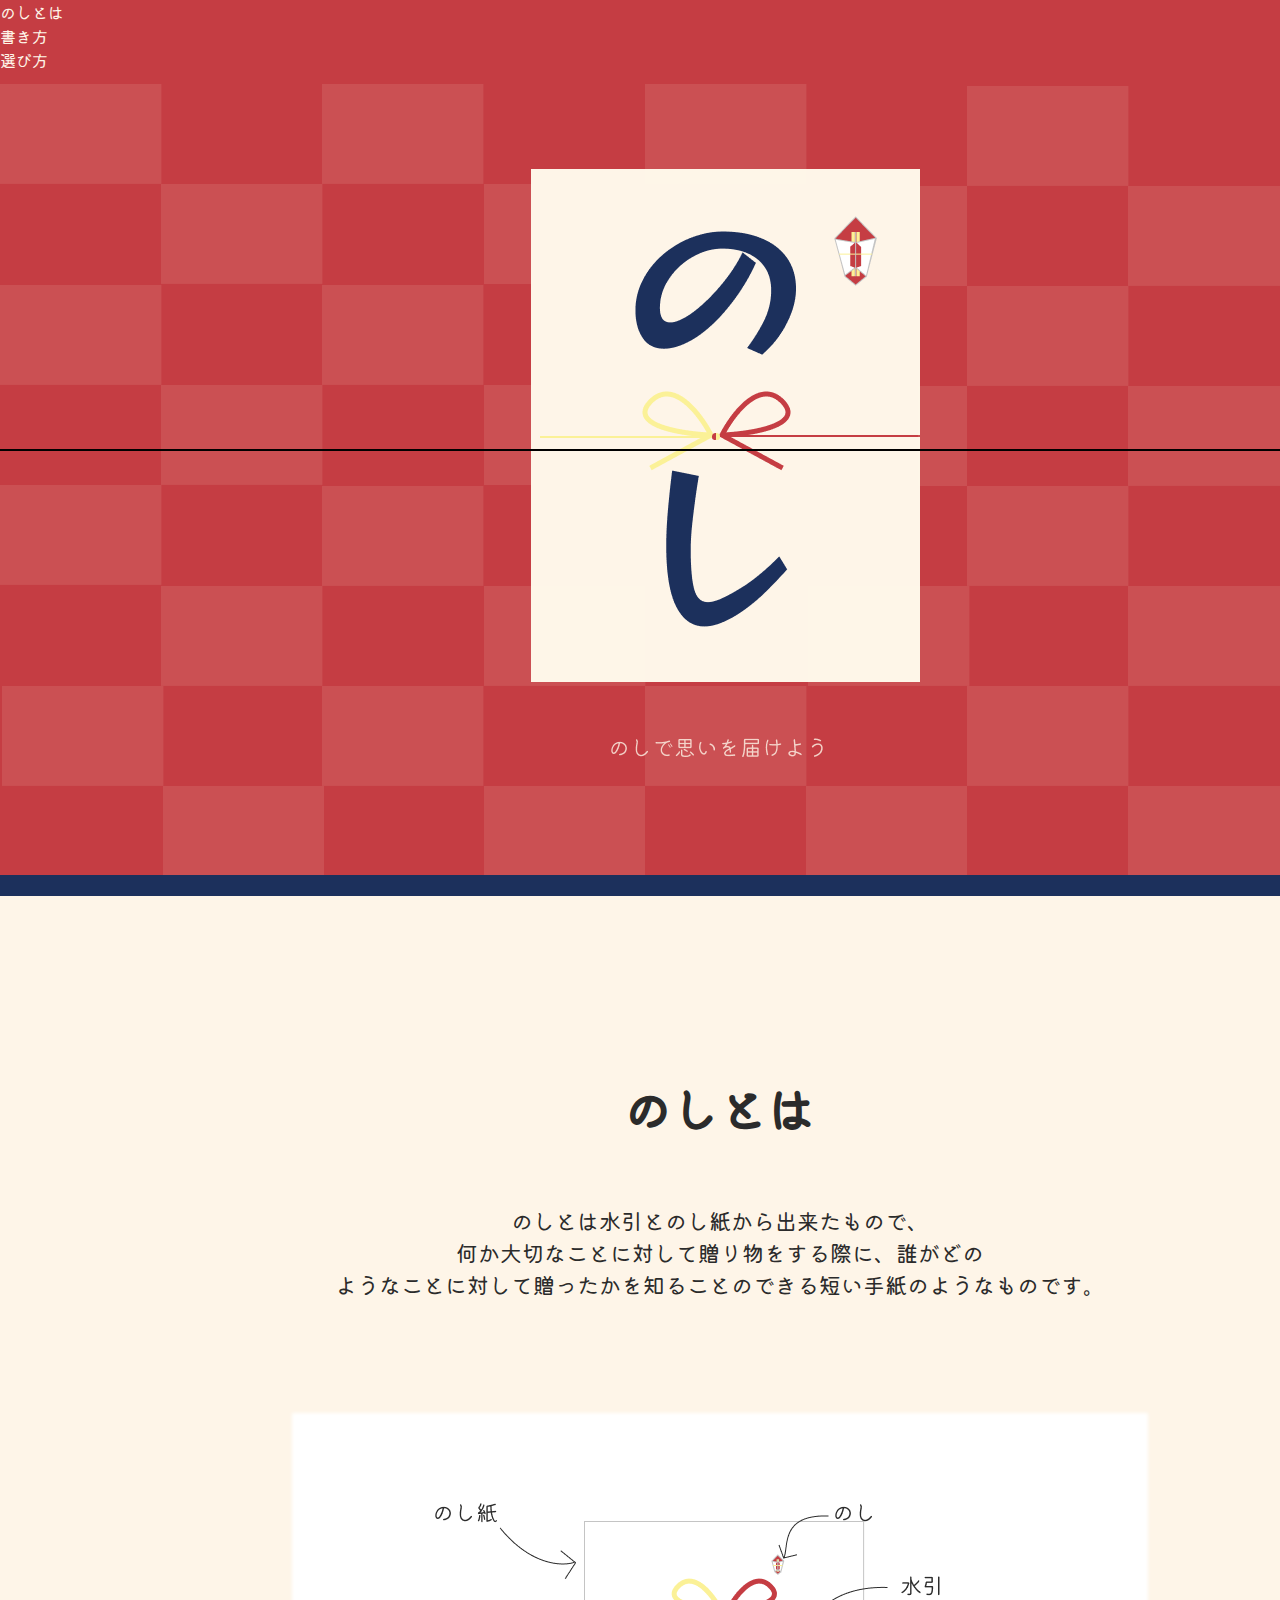
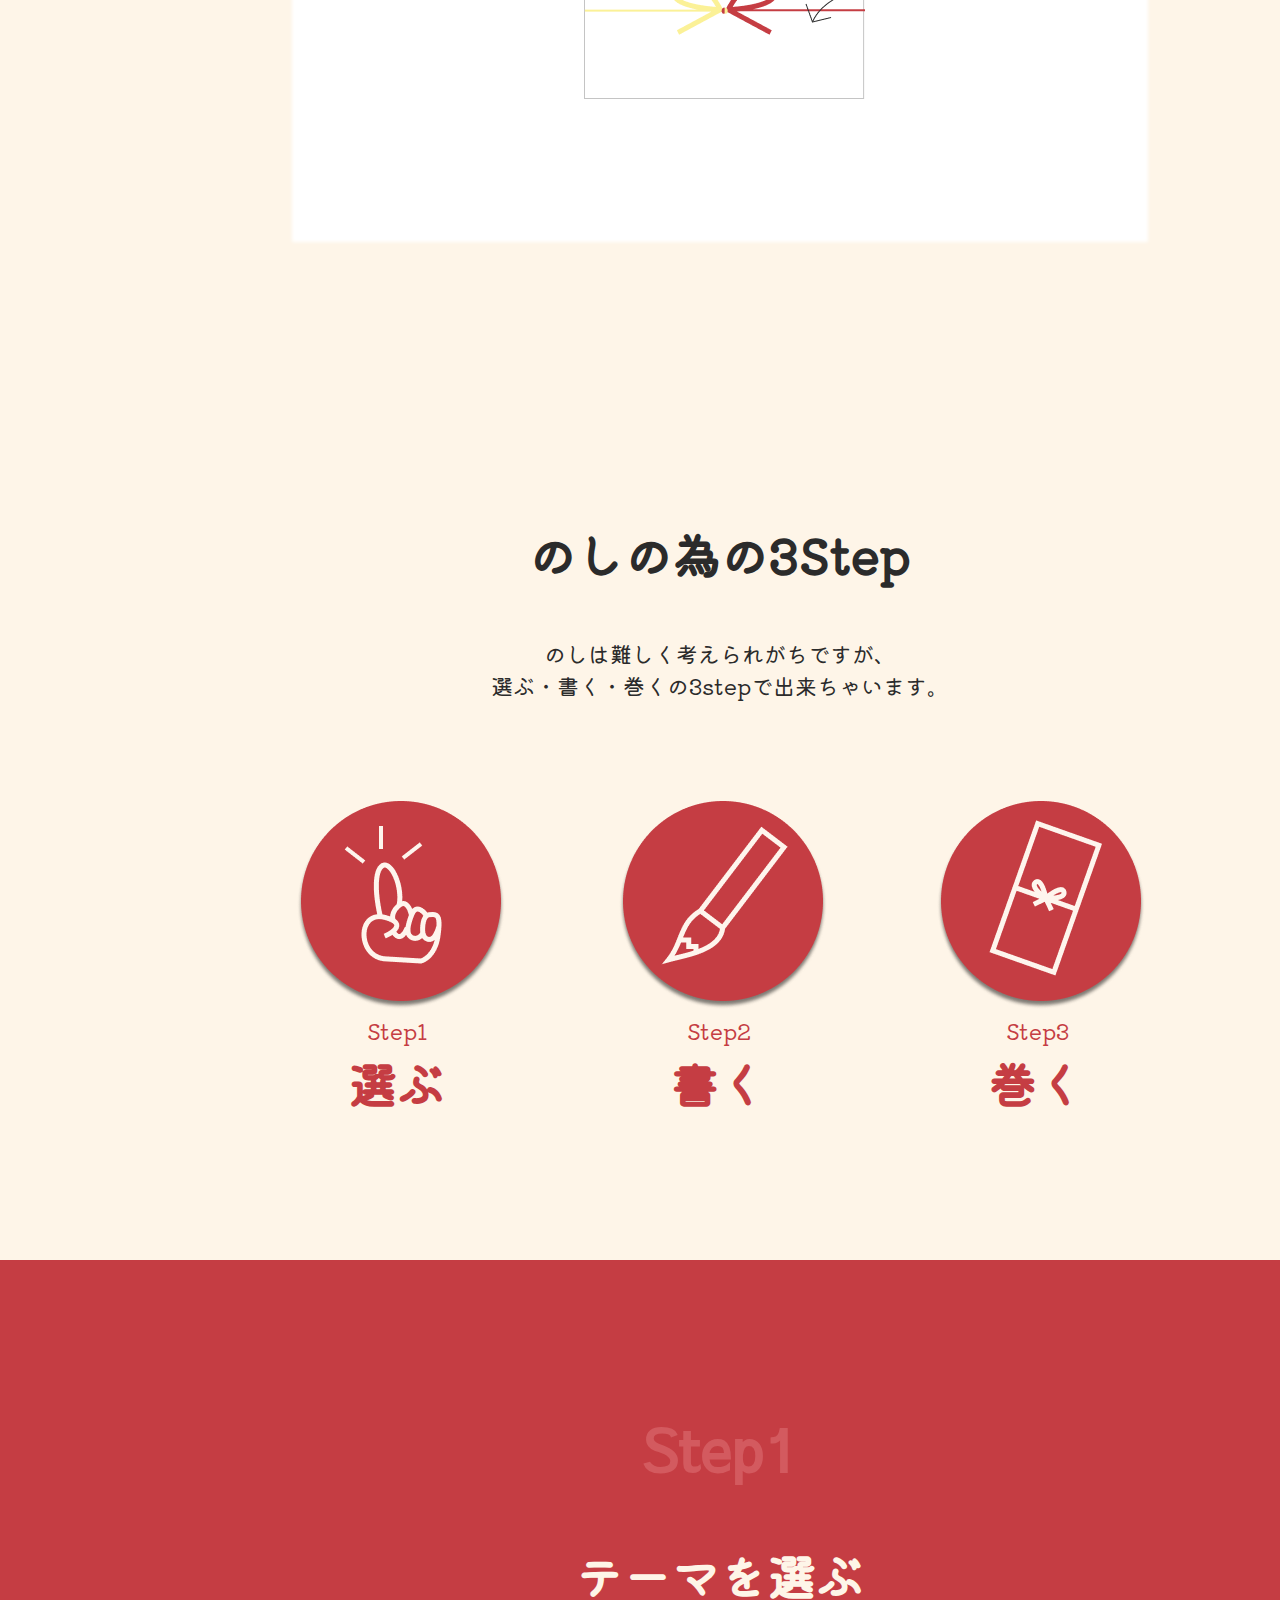
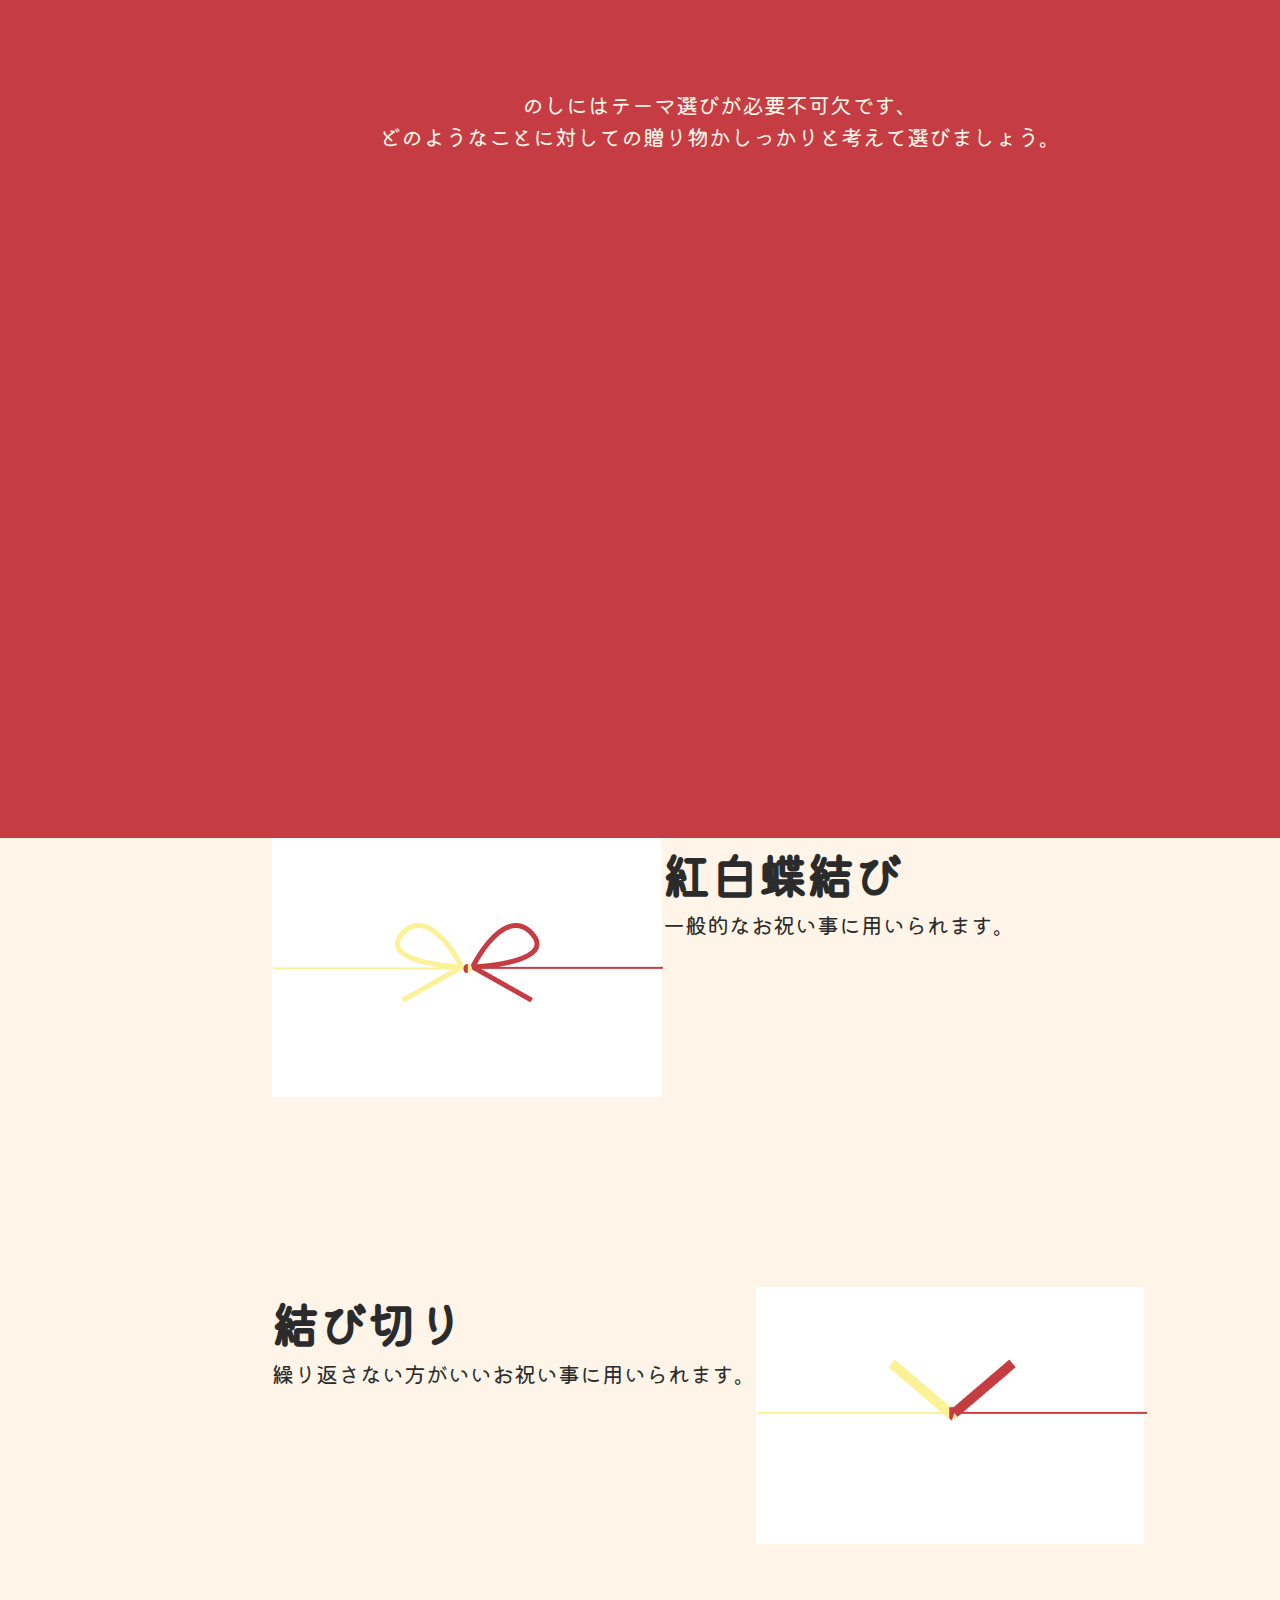
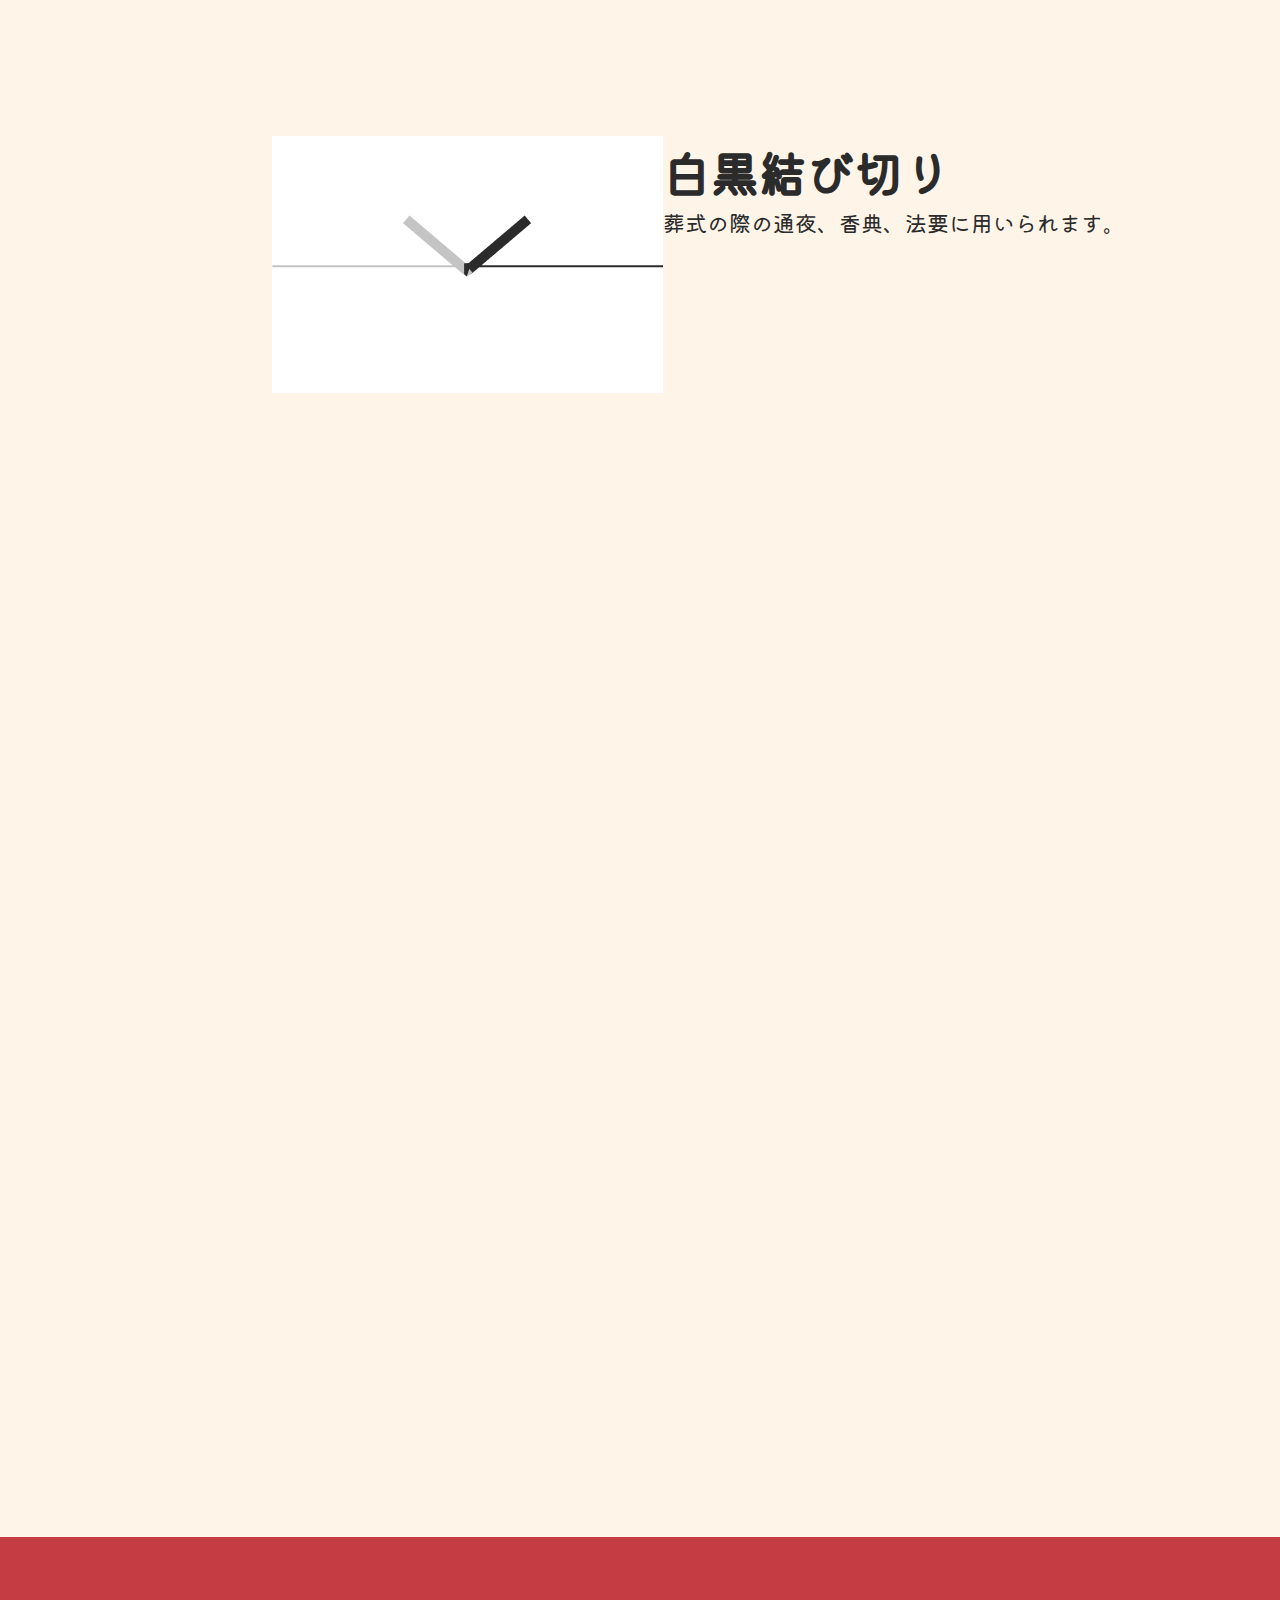
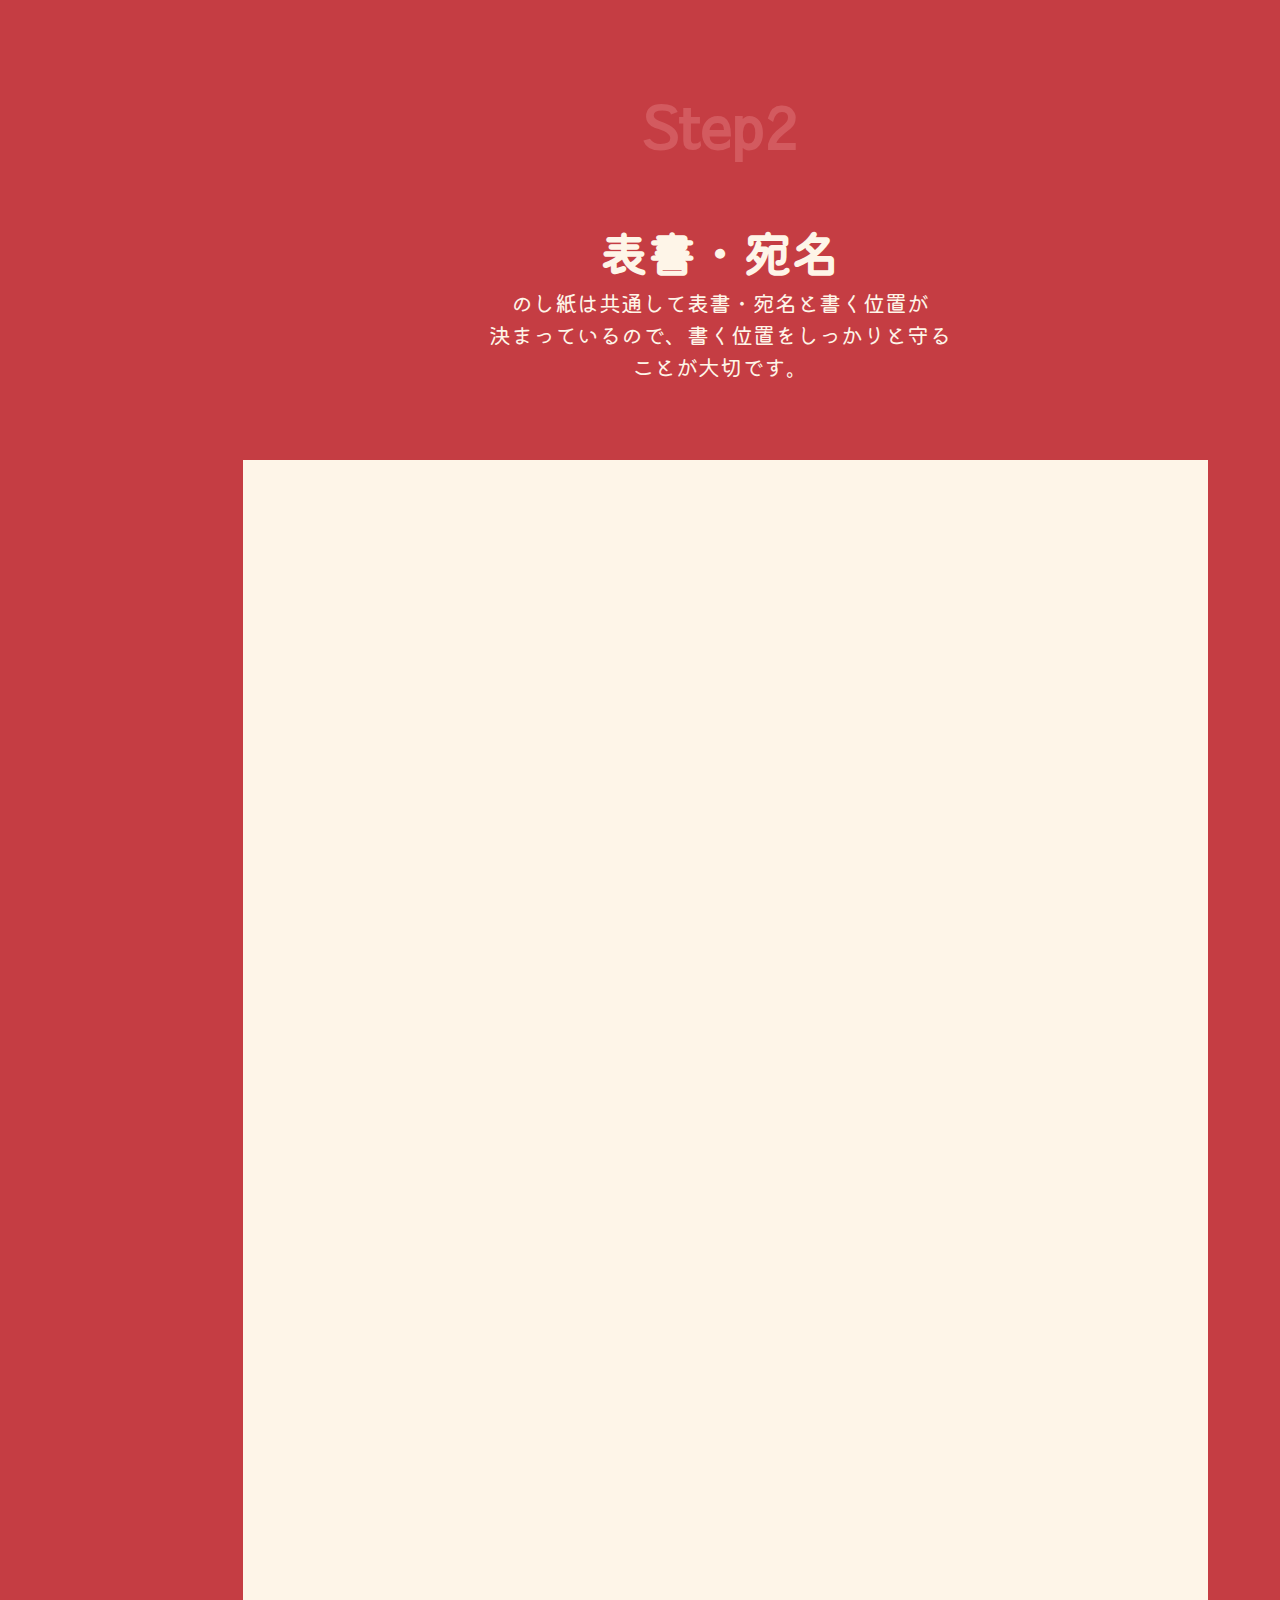
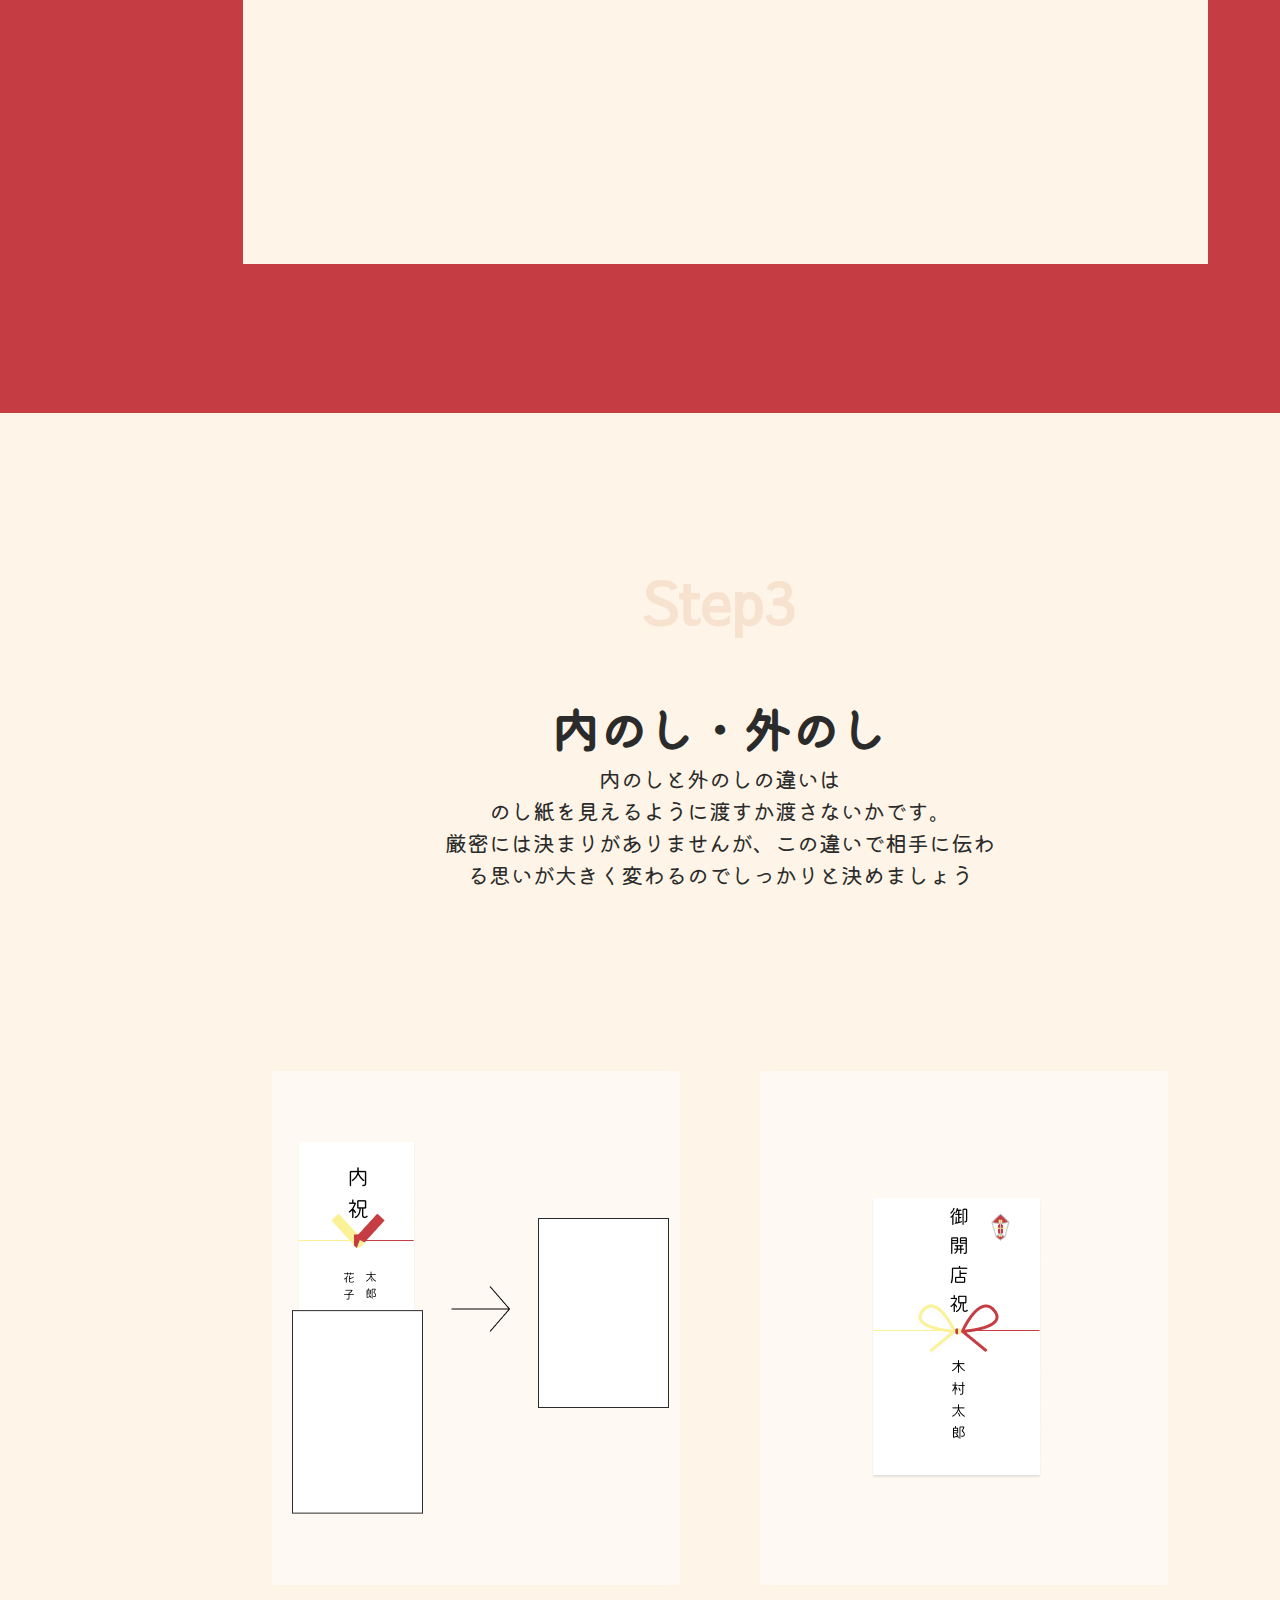
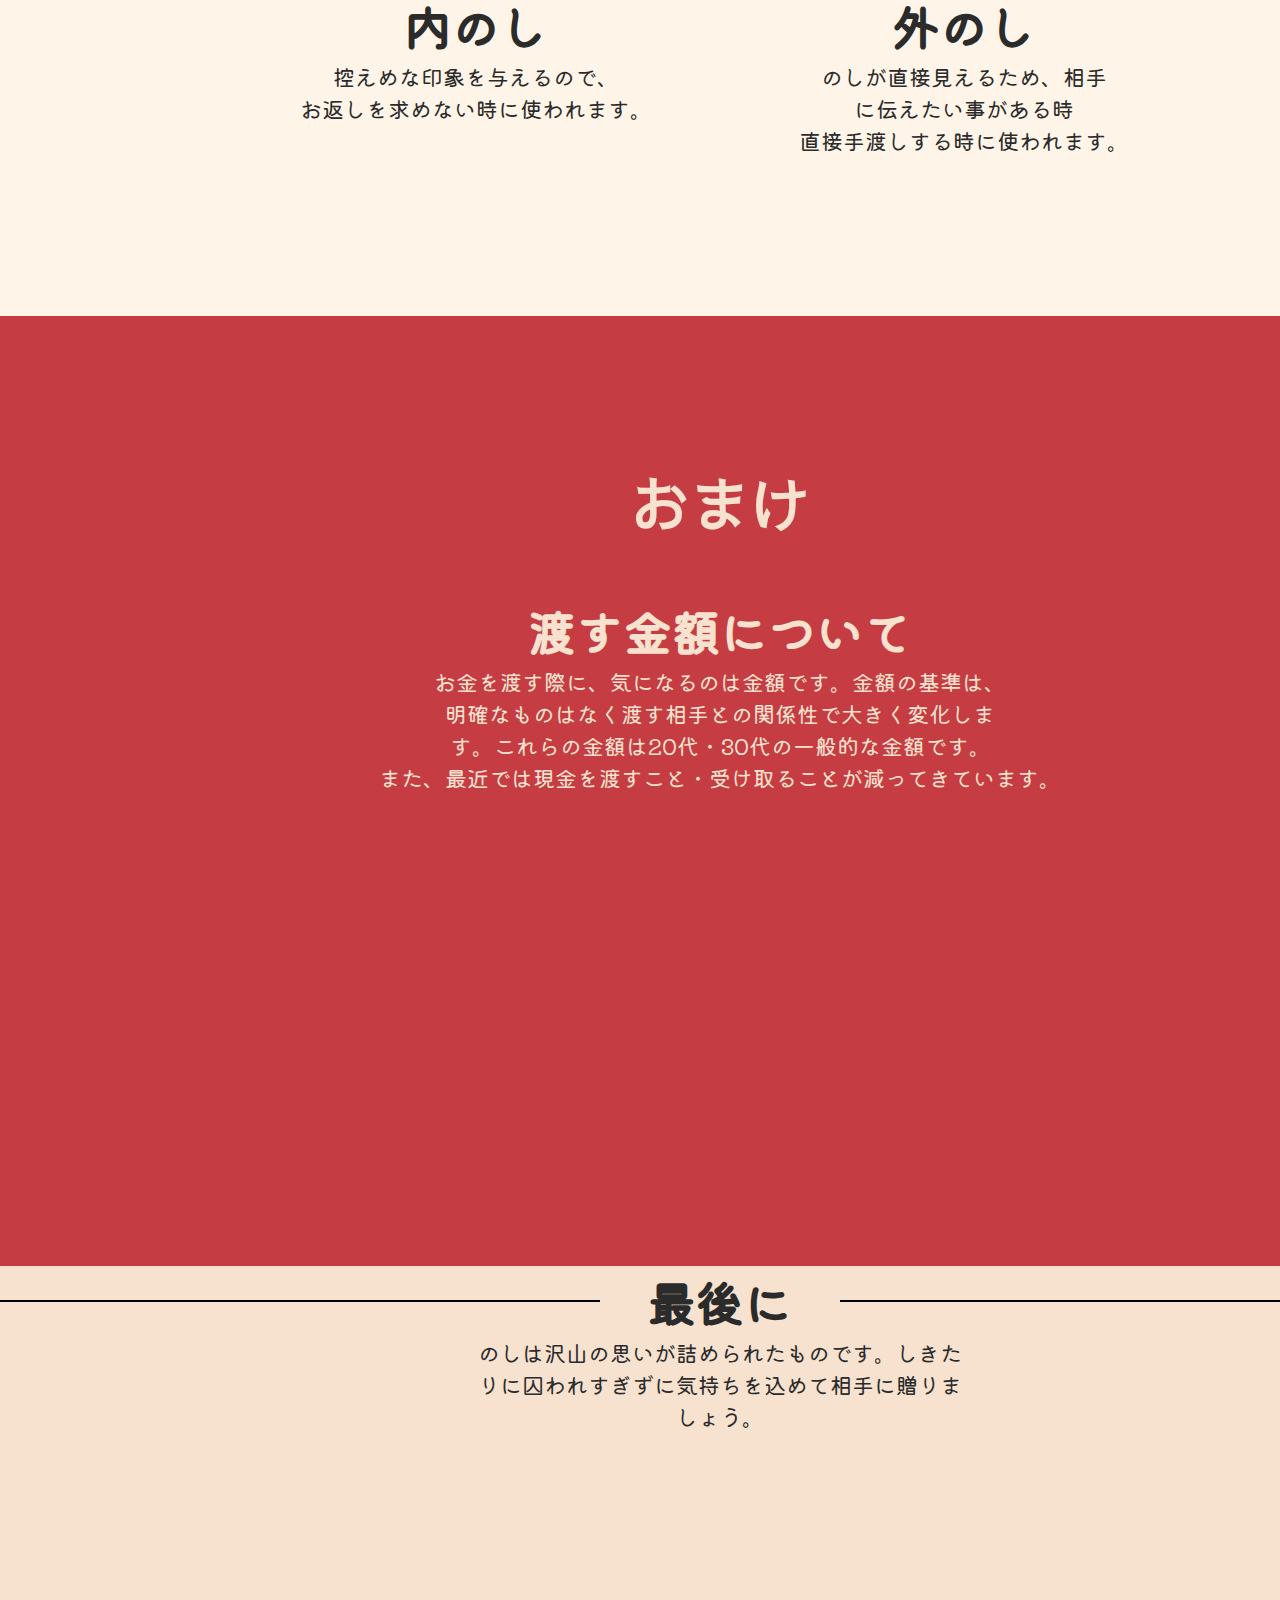
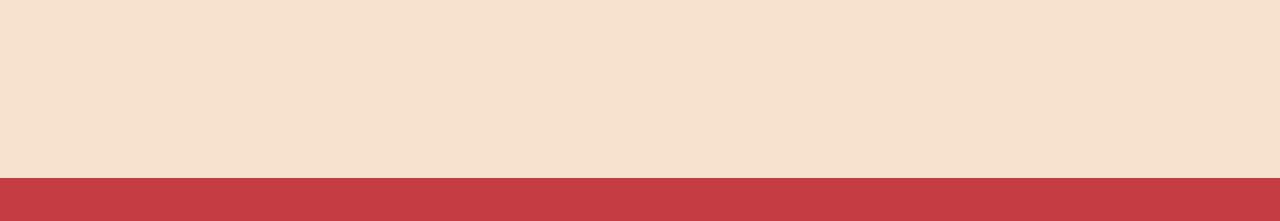
==== index.html @ 19f7bcff "新しい企画" ====
<!DOCTYPE html>
<html lang="ja">
<head>
  <meta charset="UTF-8">
  <meta http-equiv="X-UA-Compatible" content="IE=edge">
  <meta name="viewport" content="width=device-width, initial-scale=1.0">
  <link rel="stylesheet" href="style.css">
  <link rel="preconnect" href="https://fonts.gstatic.com">
<link href="https://fonts.googleapis.com/css2?family=Kiwi+Maru:wght@300&display=swap" rel="stylesheet">
<link rel="preconnect" href="https://fonts.gstatic.com">
<link href="https://fonts.googleapis.com/css2?family=Kiwi+Maru:wght@300&family=RocknRoll+One&display=swap" rel="stylesheet">
<link rel="preconnect" href="https://fonts.gstatic.com">
<link href="https://fonts.googleapis.com/css2?family=Sawarabi+Gothic&display=swap" rel="stylesheet">
  <title>のし</title>
</head>
<body>
  <header>
<ul>
  <li>のしとは</li>
  <li>書き方</li>
  <li>選び方</li>
  <li>包装の仕方</li>
</ul>
  </header>
  <div class="firstview">
    <img src="image/firstviwe.png" alt="">
</div>

  <div class="about">
    <h3>のしとは</h3>
    <p>のしとは水引とのし紙から出来たもので、<br>何か大切なことに対して贈り物をする際に、誰がどの<br>ようなことに対して贈ったかを知ることのできる短い手紙のようなものです。</p>
    <img src="image/about.png" alt="">

  </div>

  <div class="step">
    <h3>のしの為の3Step</h3>
    <p>のしは難しく考えられがちですが、<br>選ぶ・書く・巻くの3stepで出来ちゃいます。</p>
    <div class="select">
      <img src="image/select.png" alt="">
      <p>Step1</p>
      <h3>選ぶ</h3>
    </div>
    <div class="write">
      <img src="image/write.png" alt="">
      <p>Step2</p>
      <h3>書く</h3>
    </div>
    <div class="wrap">
      <img src="image/wrap.png" alt="">
      <p>Step3</p>
      <h3>巻く</h3>
    </div>
  </div>

<div class="step1">
  <h2 class="number">Step1</h2>
  <h3>テーマを選ぶ</h3>
  <p>のしにはテーマ選びが必要不可欠です、<br>どのようなことに対しての贈り物かしっかりと考えて選びましょう。</p>

</div>

<div class="theme">

  <div class="theme_1">
    <div class="left"><img src="image/theme1.png" alt=""></div>
    <div class="right">
<h3>紅白蝶結び</h3>
<p>一般的なお祝い事に用いられます。</p>
<h4></h4>
</div>
  </div>

  <div class="theme_1">
    <div class="left">
      <h3>結び切り</h3>
    <p>繰り返さない方がいいお祝い事に用いられます。</p>
    <h4></h4>
    </div>
    <div  class="right">
      <img src="image/theme2.png" alt="">
    </div>
  
  </div>

  <div class="theme_1">
    <div class="left">
      <img src="image/theme3.png" alt="">
    </div>
    <div class="right">
    <h3>白黒結び切り</h3>
    <p>葬式の際の通夜、香典、法要に用いられます。</p>
  </div>
  </div>

</div>

<div class="step2">
  <h2 class="number">Step2</h2>
  <h3>表書・宛名</h3>
  <p>のし紙は共通して表書・宛名と書く位置が<br>決まっているので、書く位置をしっかりと守る<br>ことが大切です。
  </p>
  <div class="position">
<h4>表書・宛名の位置</h4>

  </div>

</div>

<div class="step3">
  <h2 class="number">Step3</h2>
  <h3>内のし・外のし</h3>
  <p>内のしと外のしの違いは<br>のし紙を見えるように渡すか渡さないかです。<br>厳密には決まりがありませんが、この違いで相手に伝わ<br>る思いが大きく変わるのでしっかりと決めましょう</p>
<div class="inside">
  <img src="image/in.png" alt="">
  <h3>内のし</h3>
  <p>控えめな印象を与えるので、<br>お返しを求めない時に使われます。</p>
</div>
<div class="outside">
  <img src="image/out.png" alt="">
  <h3>外のし</h3>
    <p>のしが直接見えるため、相手<br>に伝えたい事がある時<br>直接手渡しする時に使われます。</p>
</div>
</div>

<div class="bonus">
  <h2 class="number">おまけ</h2>
  <h3>渡す金額について</h3>
  <p>お金を渡す際に、気になるのは金額です。金額の基準は、<br>明確なものはなく渡す相手との関係性で大きく変化しま<br>す。これらの金額は20代・30代の一般的な金額です。<br>また、最近では現金を渡すこと・受け取ることが減ってきています。</p>

</div>

<div class="final">
  <h3><span>最後に</span></h3>
  <p>のしは沢山の思いが詰められたものです。しきた<br>りに囚われすぎずに気持ちを込めて相手に贈りま<br>しょう。</p>

</div>

<footer></footer>
</body>
</html>
---- style.css ----
*{
  margin: 0;
  padding:0;
}
title{
  font-family: 'RocknRoll One', sans-serif;
}



body{
  font-family: 'Kiwi Maru', serif;
  width: 1440px;
  color: #2b2b2b;
  margin-right: auto;
  margin-left: auto;
}

header{
  height: 76px;
  width: 1440px;
  color:#FEF5E8;
  background-color: #C53D43;
}


.firstview{
  height: 820px;
}
h2{
  font-size: 60px;
}

h3{
  font-size: 48px;
}

p{
  font-size: 22px;
}

.about{
text-align: center;
height: 1073px;
background-color: #FEF5E8;
}

.about h3{
  padding: 176px 0px 62px 0px;

}
.about img{
  padding-top: 109px;
}

.step{
  background-color: #FEF5E8;
  height: 891px;

}

.step h3{
  padding: 149px 0px 49px 0px ;
  text-align: center;
}

.step p{
  text-align: center;
}

.select{
  width: 200px;
  height: 324px;
  float: left;
  margin: 100px 122px 134px 297px;
  color: #C53D43;
}

.select h3{
  padding-top: 1px;
}

.write{
  width: 200px;
  height: 324px;
  float: left;
  margin: 100px 118px 134px 0px;
  color: #C53D43;
}
.write h3{
  padding-top: 1px;
}
.wrap{
  width: 200px;
  height: 324px;
  float: left;
  margin: 100px 303px 134px 0px;
  color: #C53D43;
}
.wrap h3{
  padding-top: 1px;
}

.step1{
  height: 1178px;
  background-color: #C53D43;
  color: #FEF5E8;
  text-align: center;
}
.step1 h2{
  color: #D35A5F;
}

.step1 h3{
  padding-bottom: 79px;
}

.theme{
  height: 2299px;
  overflow: hidden;
 background-color: #FEF5E8; 
}

.theme_1{
  width: 892px;
  height: 449px;
  margin: 0px 276px 0px 272px ;
}

.left{
  float: left;
}
.right{
  float: left;
}
.step2{
  background-color: #C53D43;
 color: #FEF5E8; 
 height: 2076px;
 text-align: center;

}

.step2 h2{
  color: #D35A5f;
}

.position{
  background-color: #FEF5E8;
  width: 965px;
  height: 1404px;
  margin: 78px 243px 68px 243px;
}

.step3{
  height: 1503px;
  background-color: #FEF5E8; 
  text-align: center;
  overflow: auto;
}

.inside{
  width: 408px;
  height: 700px;
  float: left;
  margin: 181px 80px 143px 272px;
}

.outside{
  width: 408px;
  height: 706px;
  float: left;
  margin: 181px 272px 137px 0px;
}

.number{
  padding: 143px 0 48px 0px;
  font-family: 'Sawarabi Gothic', sans-serif;

}
.step3 h2{
  color: #F6E2CF;
}

.bonus{
  height: 950px;
   color: #F6E2CF;
 text-align: center;
  background-color: #C53D43;
}

.final{
  text-align: center;
  height: 512px;
  background-color: #F6E2CF;
}

.final h3{
 position: relative;
 padding: 0 65px;
}

h3:before {
  position: absolute;
  top: calc(50% - 1px);
  left: 0;
  width: 100%;
  height: 2px;
  content: '';
  background: #000;
}

h3 span {
  position: relative;
  padding: 0 1em;
  background: #F6E2CF;
}


footer{
  height: 43px;
  background-color: #c53d43;
}
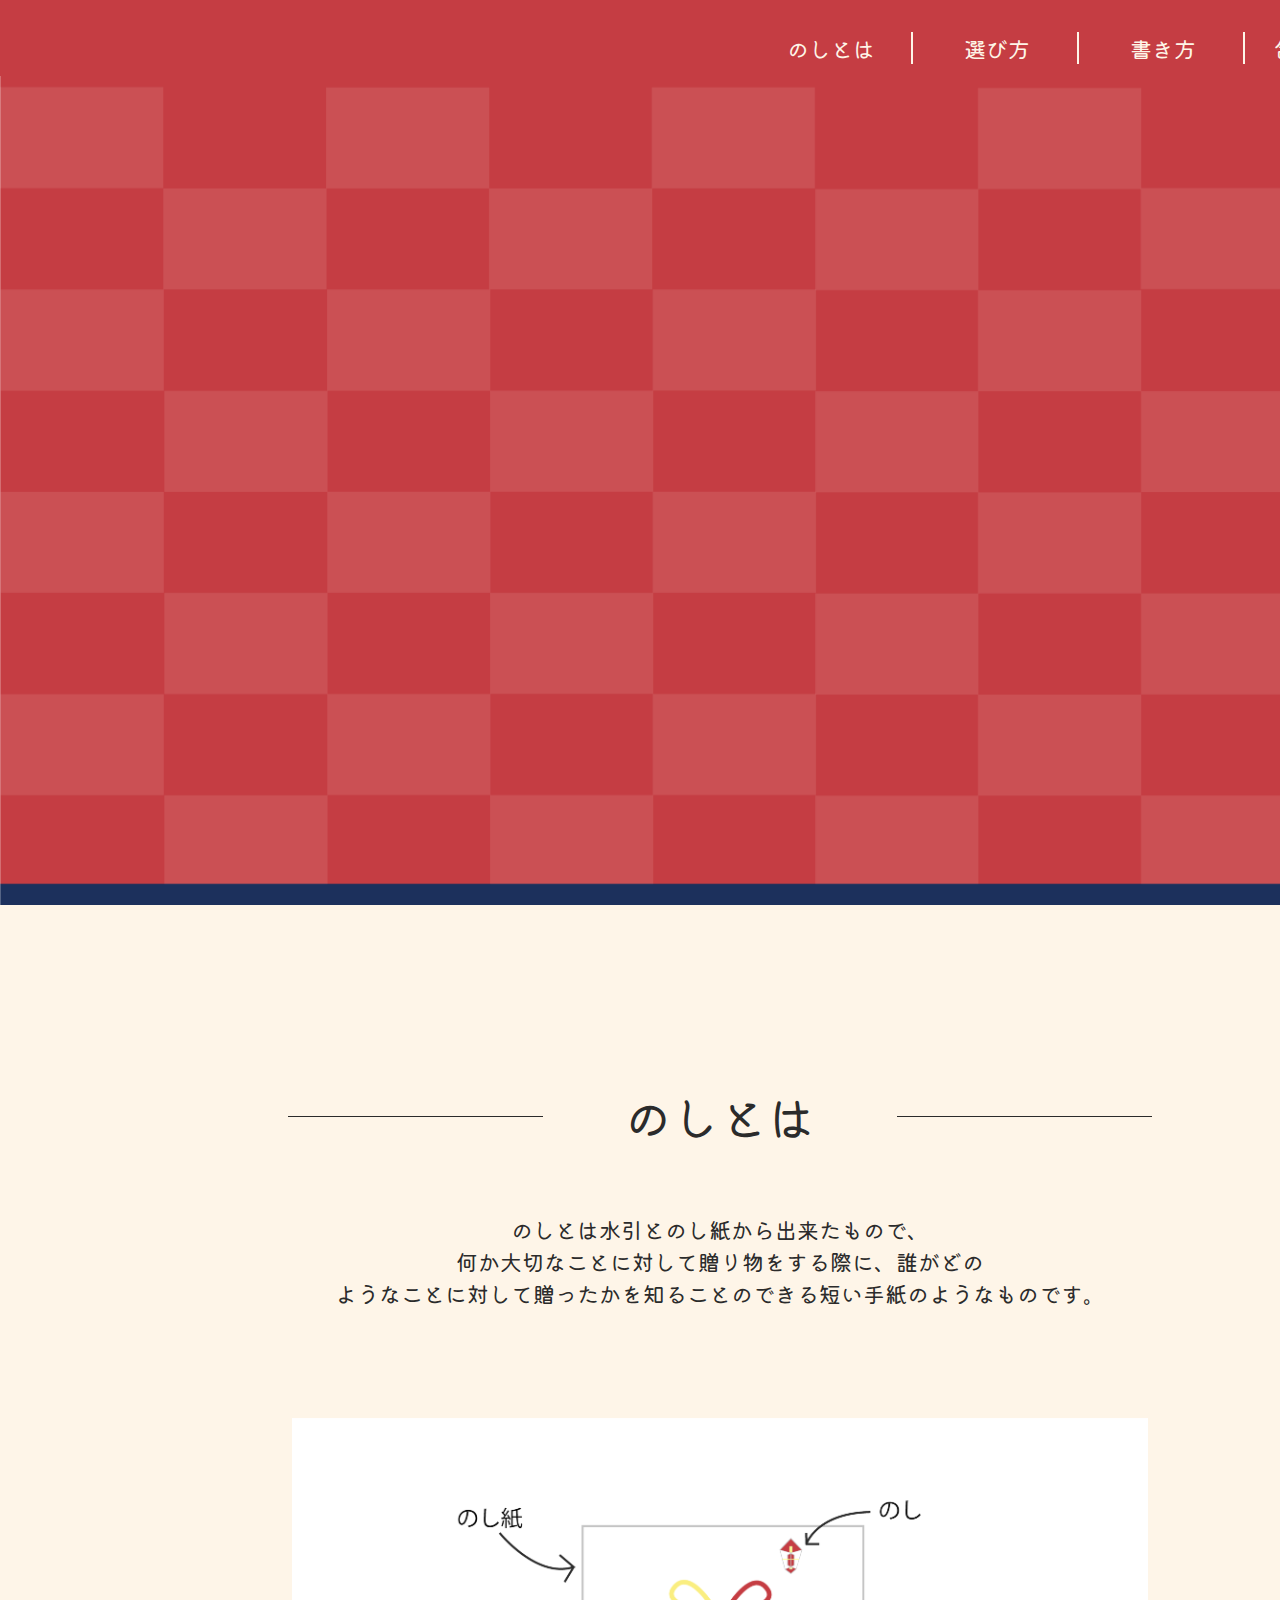
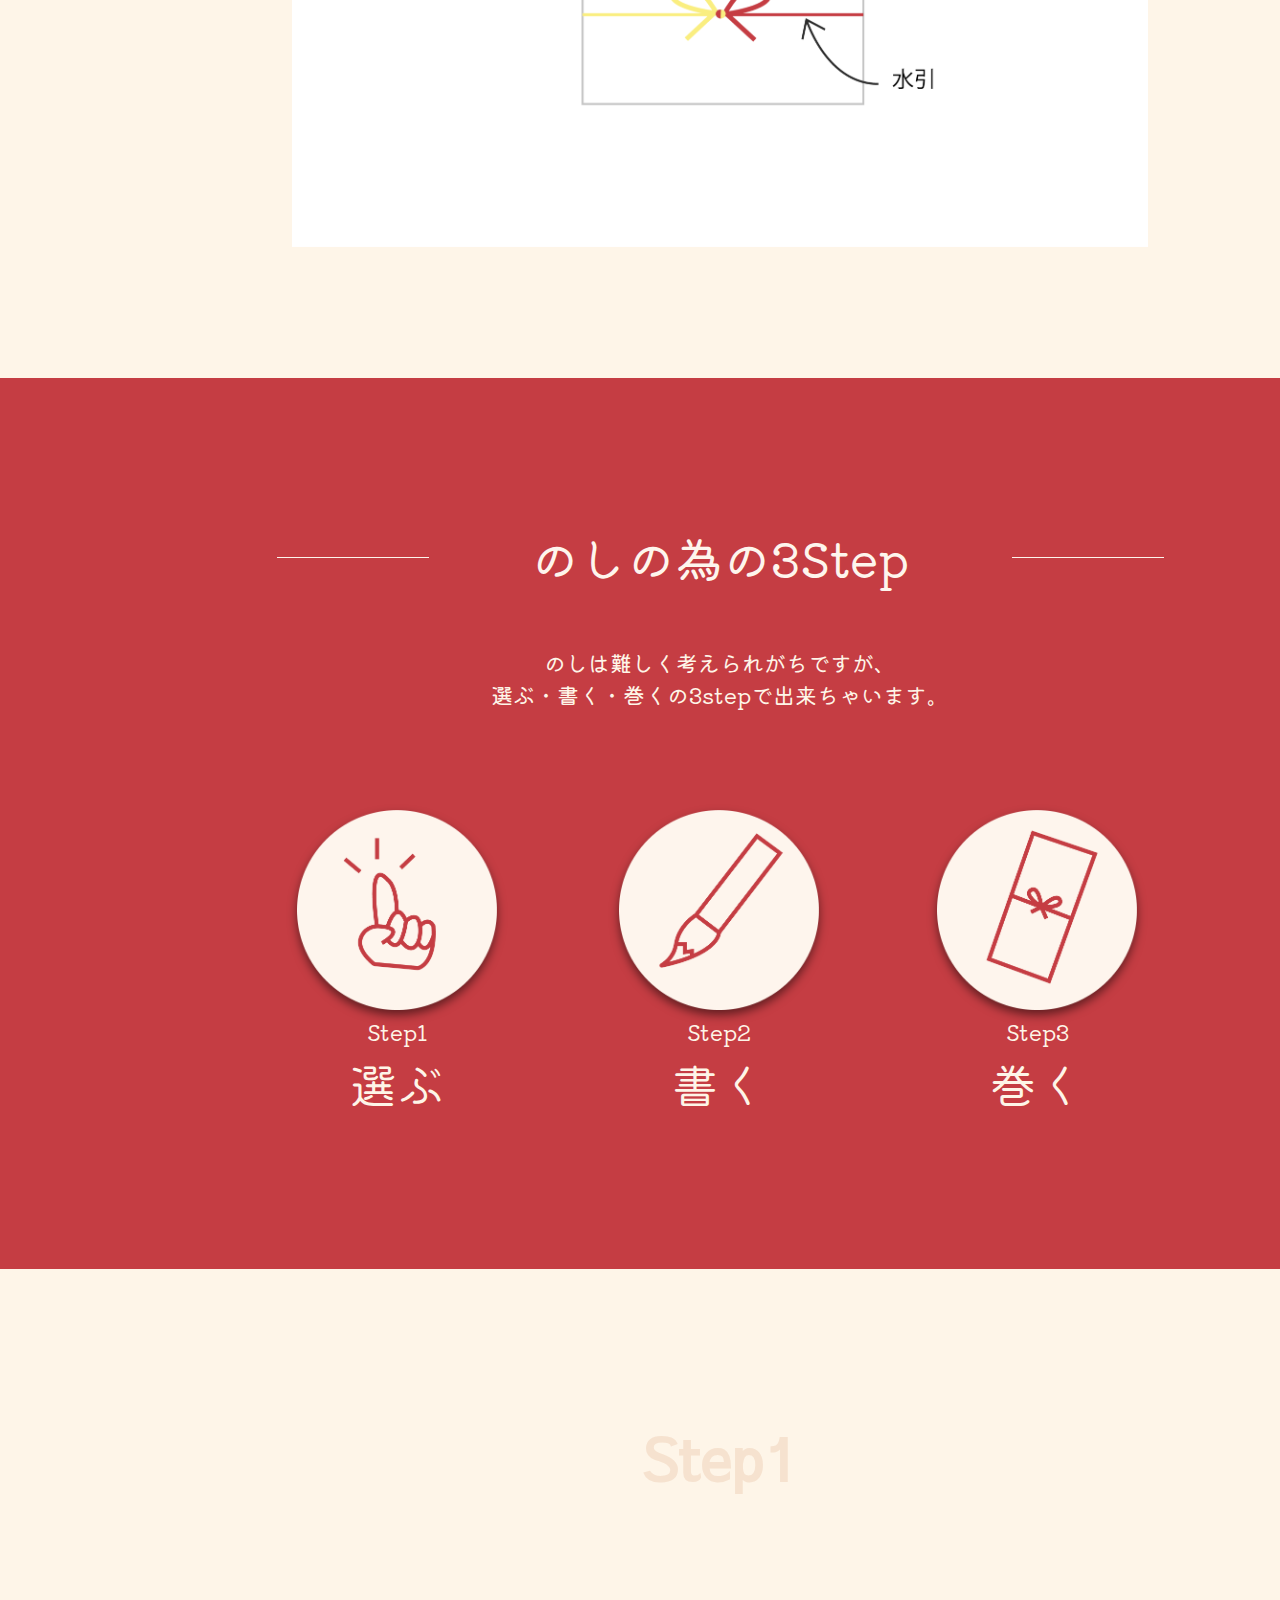
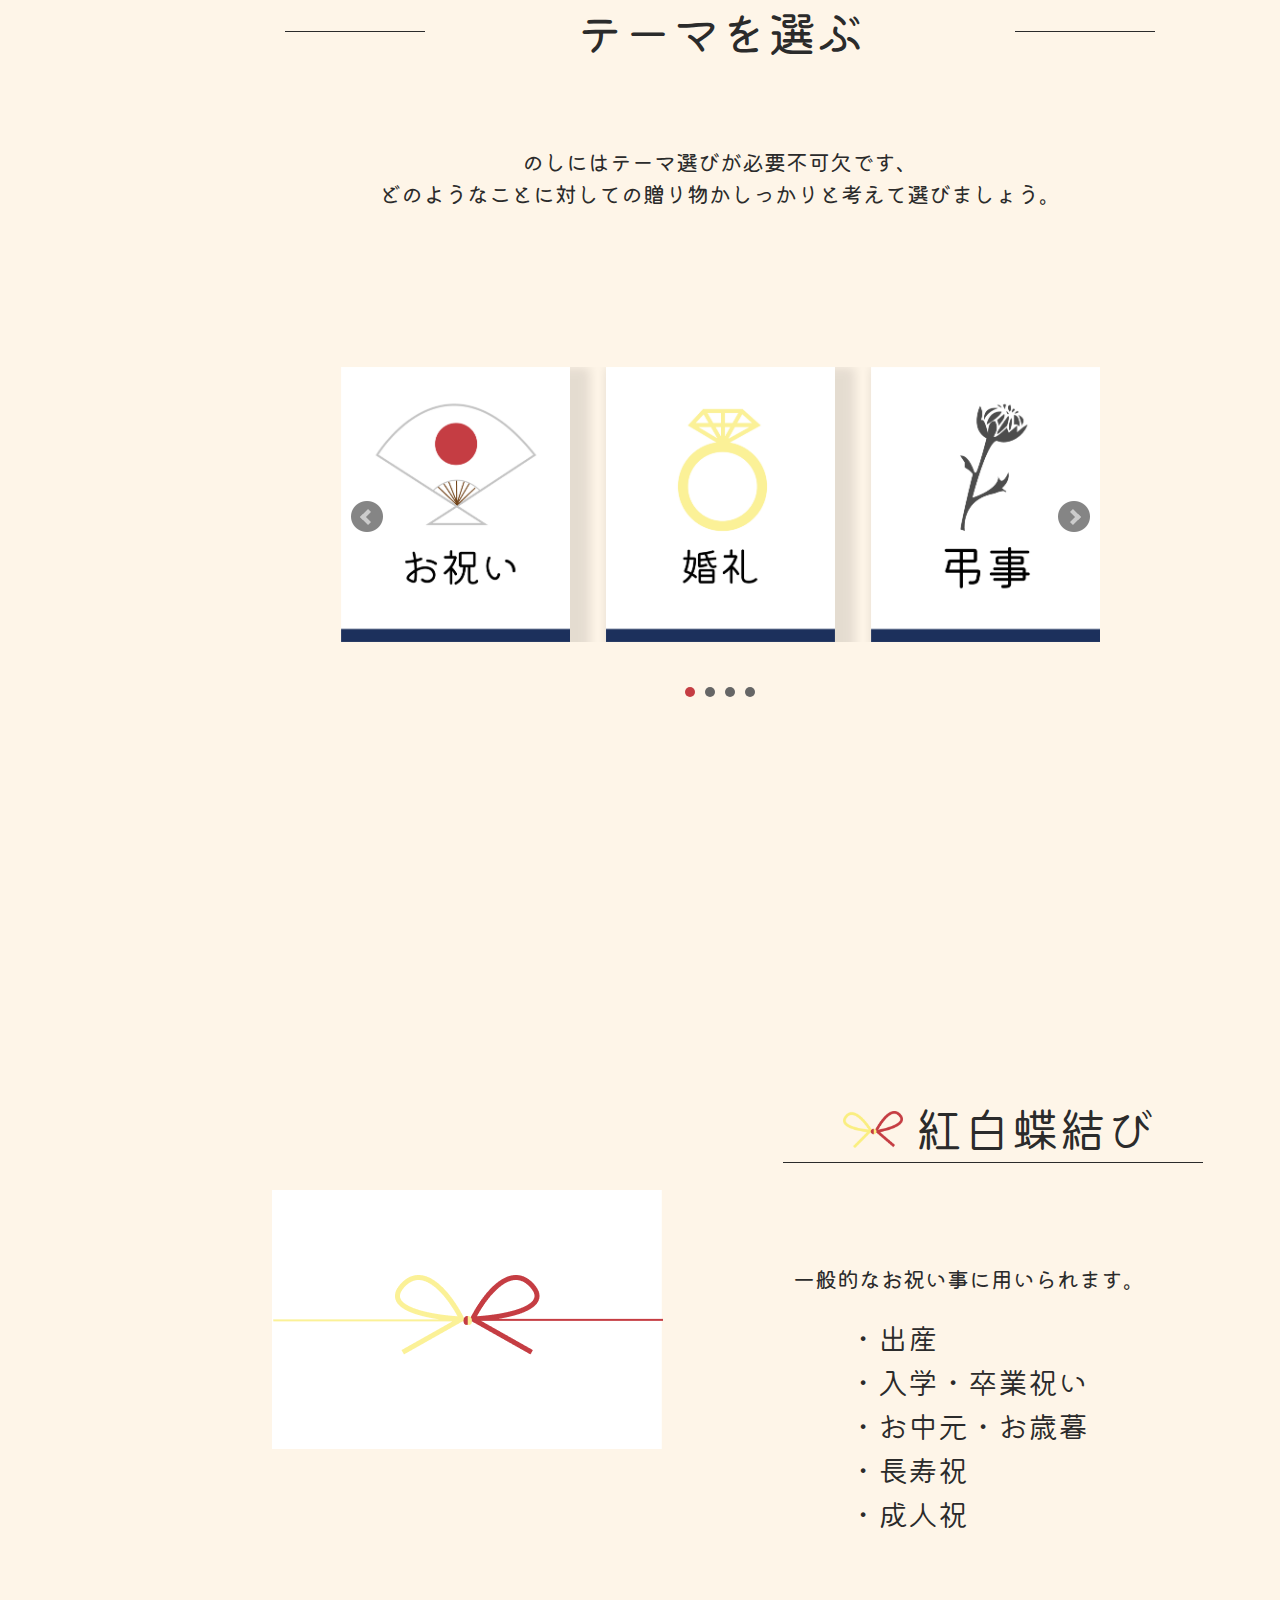
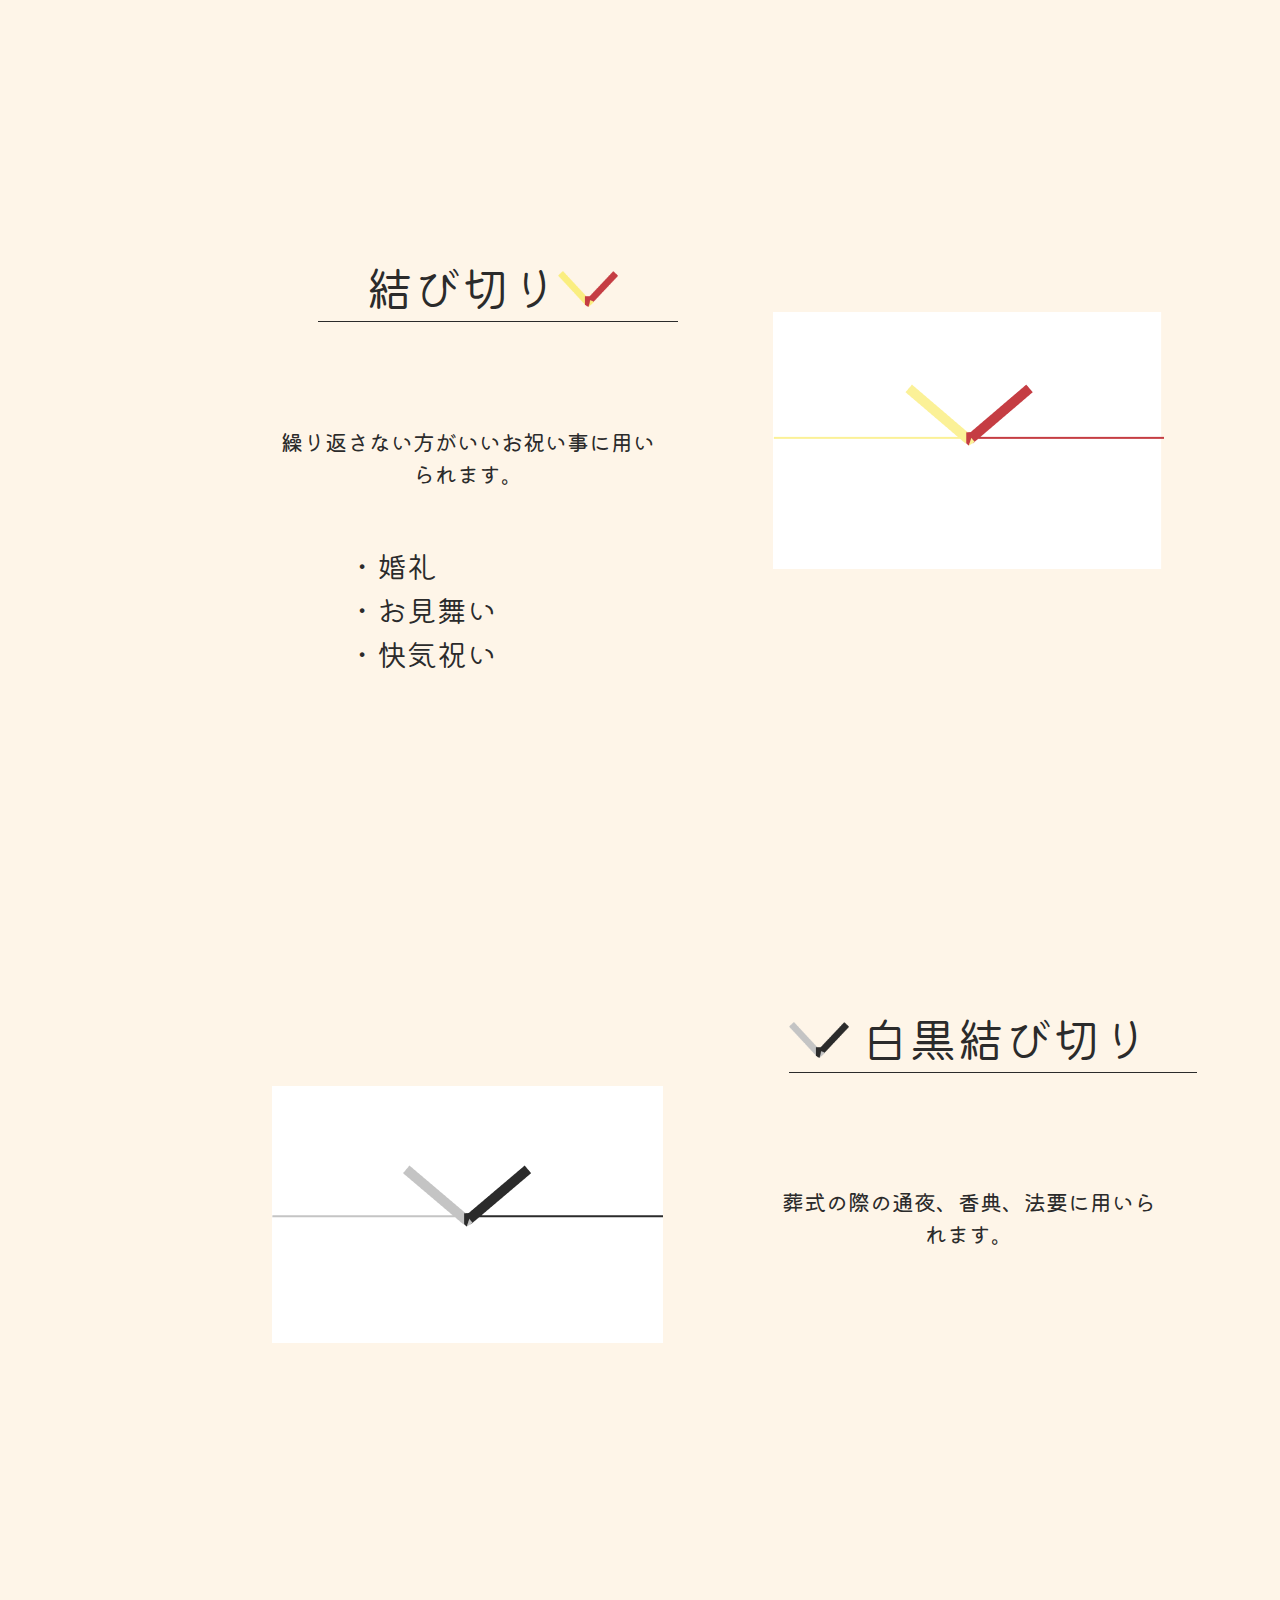
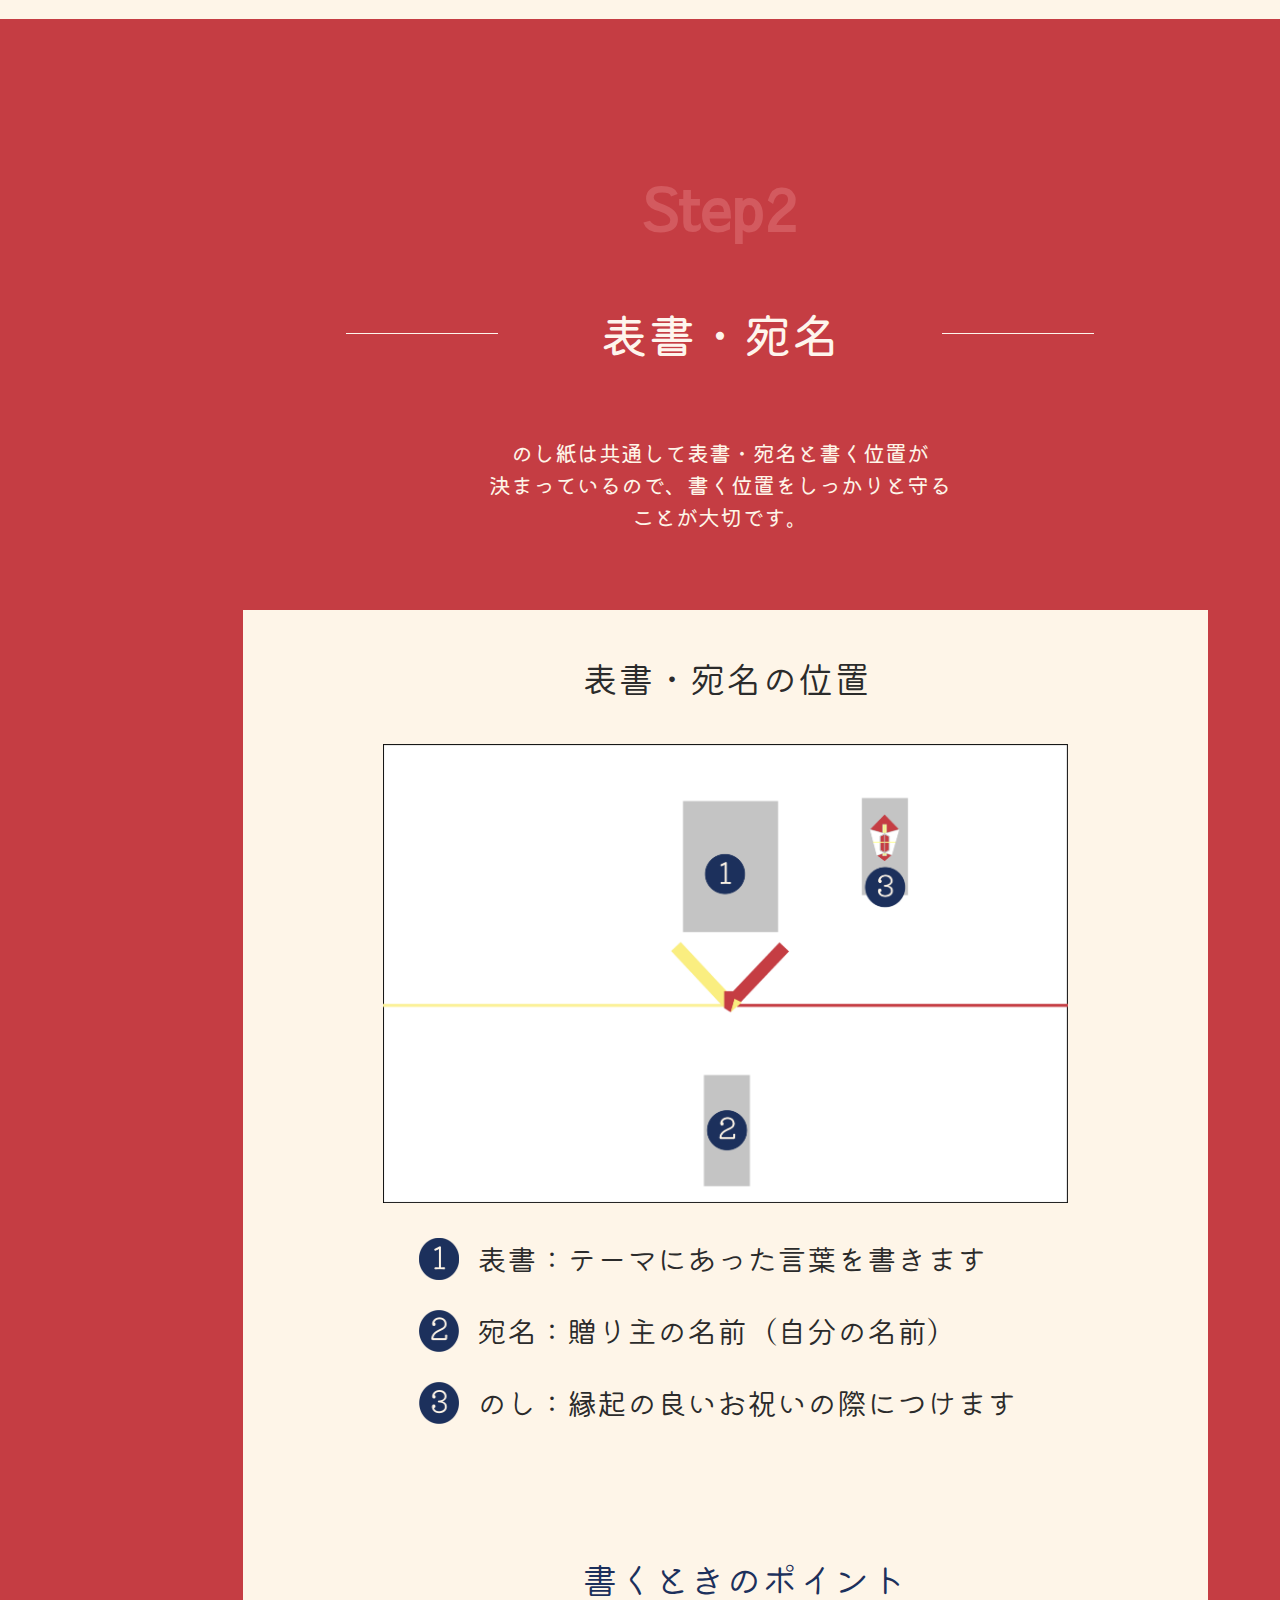
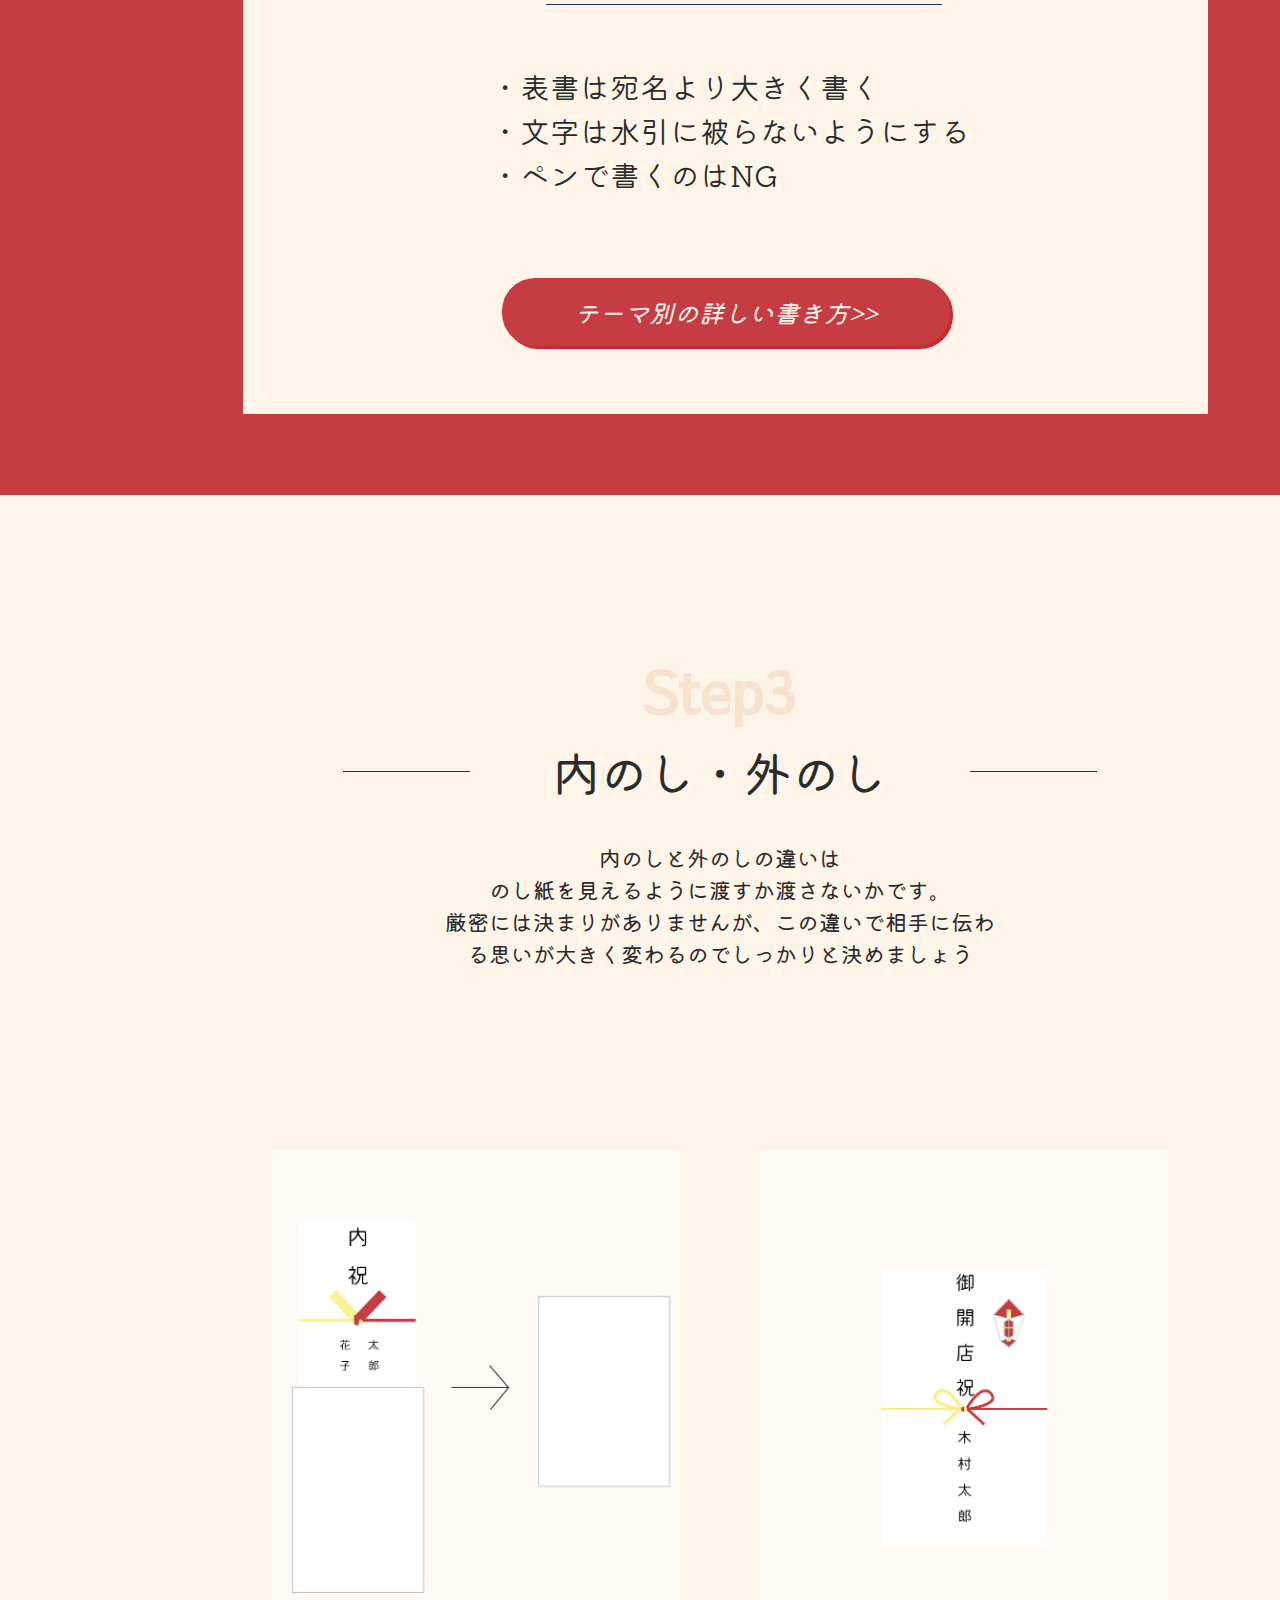
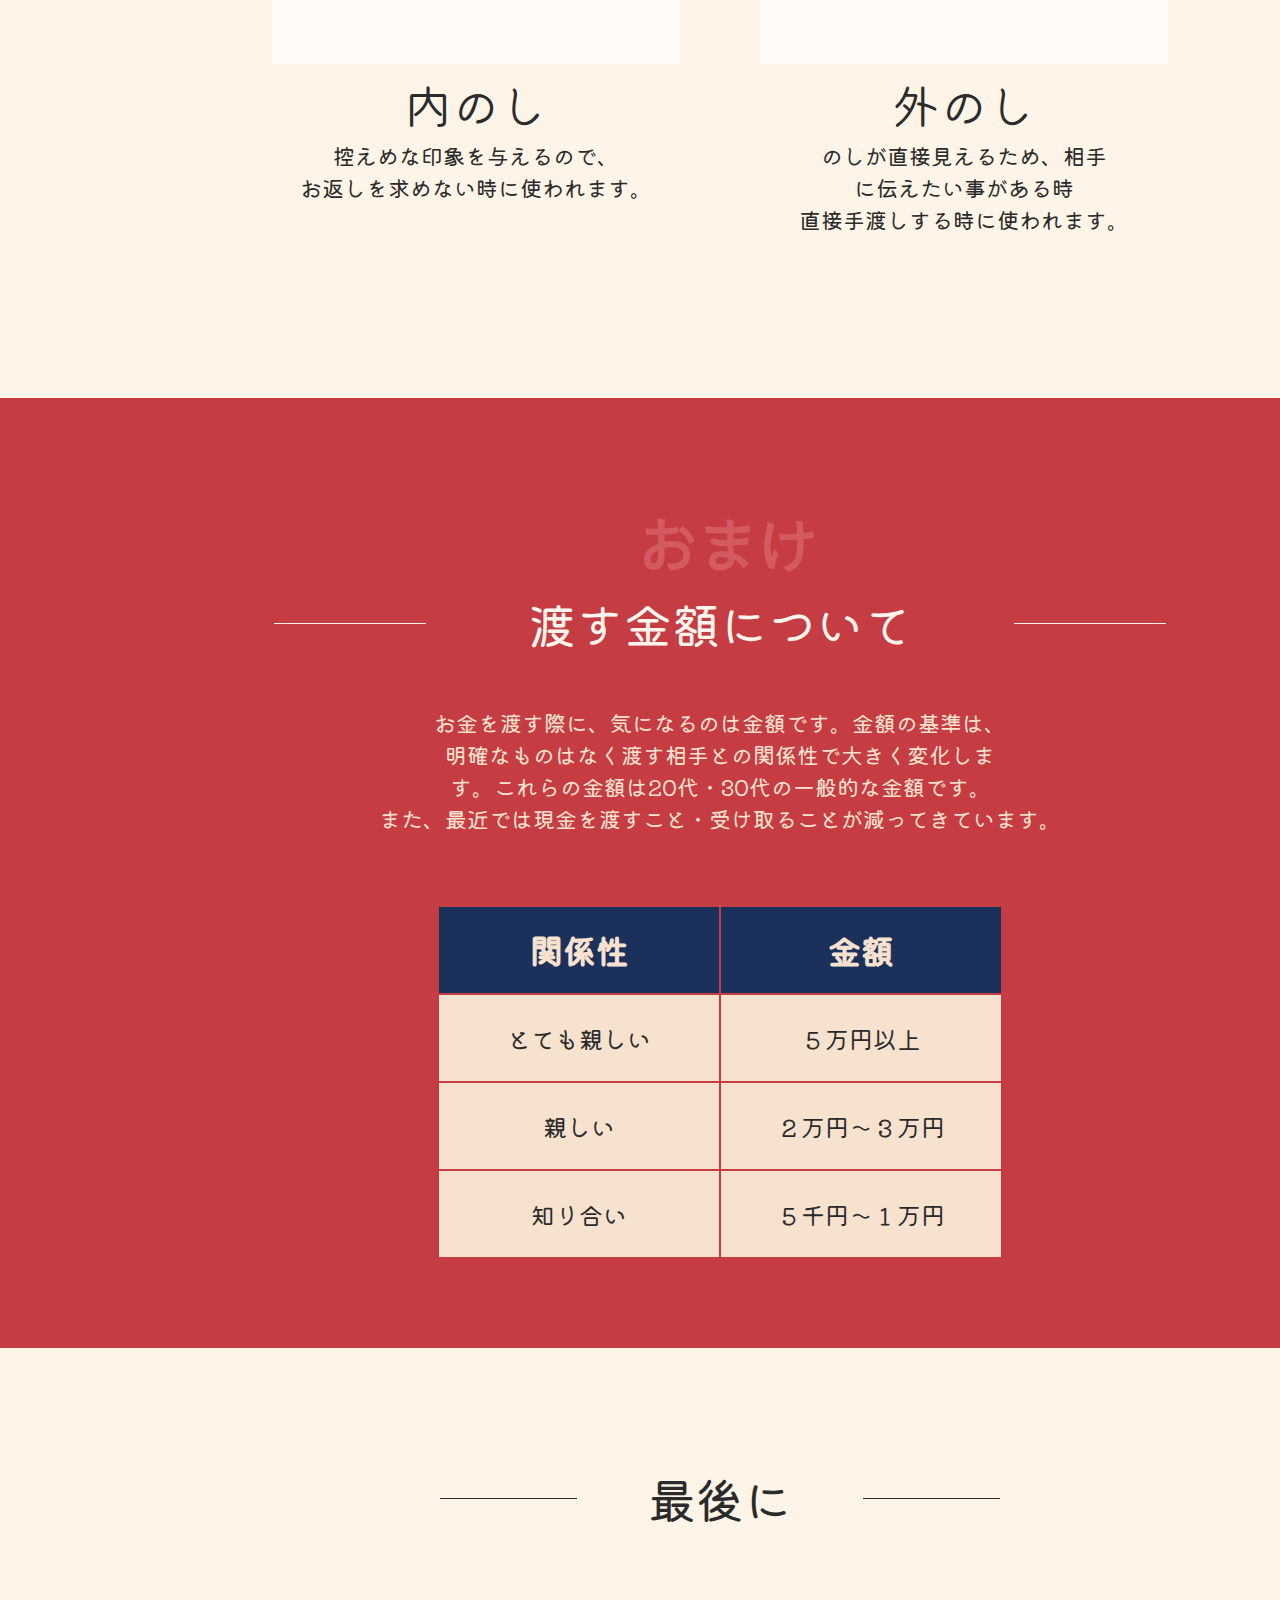
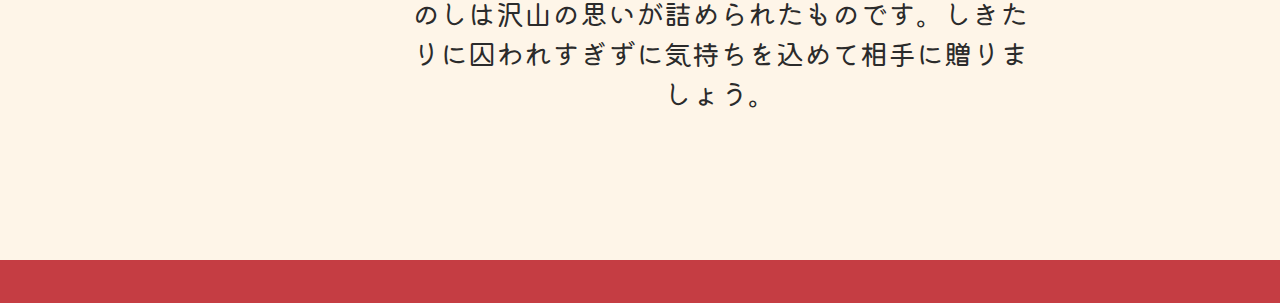
==== commit 512657e9: "新更新" ====
--- a/index.html
+++ b/index.html
@@ -2,52 +2,61 @@
 <html lang="ja">
 <head>
   <meta charset="UTF-8">
+  
   <meta http-equiv="X-UA-Compatible" content="IE=edge">
   <meta name="viewport" content="width=device-width, initial-scale=1.0">
   <link rel="stylesheet" href="style.css">
   <link rel="preconnect" href="https://fonts.gstatic.com">
-<link href="https://fonts.googleapis.com/css2?family=Kiwi+Maru:wght@300&display=swap" rel="stylesheet">
+  <link href="https://fonts.googleapis.com/css2?family=Kiwi+Maru:wght@300&display=swap" rel="stylesheet">
+  
 <link rel="preconnect" href="https://fonts.gstatic.com">
 <link href="https://fonts.googleapis.com/css2?family=Kiwi+Maru:wght@300&family=RocknRoll+One&display=swap" rel="stylesheet">
 <link rel="preconnect" href="https://fonts.gstatic.com">
 <link href="https://fonts.googleapis.com/css2?family=Sawarabi+Gothic&display=swap" rel="stylesheet">
+<link rel="stylesheet" href="jquery.bxslider.css">
+  <script src="https://ajax.googleapis.com/ajax/libs/jquery/3.1.1/jquery.min.js"></script>
+  <script src="jquery.bxslider.min.js"></script>
   <title>のし</title>
 </head>
 <body>
   <header>
+    <nav>
 <ul>
-  <li>のしとは</li>
-  <li>書き方</li>
-  <li>選び方</li>
-  <li>包装の仕方</li>
+  <li><a href="#about">のしとは</a></li>
+  <li><a href="#step1">選び方</a></li>
+  <li><a href="">書き方</a></li>
+  <li><a>包装の仕方</a></li>
 </ul>
+</nav>
   </header>
-  <div class="firstview">
-    <img src="image/firstviwe.png" alt="">
-</div>
-
-  <div class="about">
-    <h3>のしとは</h3>
+  
+<div class="main">
+  
+</div>
+
+  <div class="about" id="about">
+    <div class="title_1">のしとは</div>
     <p>のしとは水引とのし紙から出来たもので、<br>何か大切なことに対して贈り物をする際に、誰がどの<br>ようなことに対して贈ったかを知ることのできる短い手紙のようなものです。</p>
-    <img src="image/about.png" alt="">
-
+    <div class="about_img"></div>
+    
   </div>
 
   <div class="step">
-    <h3>のしの為の3Step</h3>
+    <div class="title_2">のしの為の3Step</div>
     <p>のしは難しく考えられがちですが、<br>選ぶ・書く・巻くの3stepで出来ちゃいます。</p>
     <div class="select">
-      <img src="image/select.png" alt="">
+      <a href="#step1"><img src="image/select_1.png" alt="" width="200"></a>
       <p>Step1</p>
       <h3>選ぶ</h3>
     </div>
     <div class="write">
-      <img src="image/write.png" alt="">
+      <a href="#step2"><img src="image/write_1.png" alt="" width="200"></a>
       <p>Step2</p>
       <h3>書く</h3>
     </div>
     <div class="wrap">
-      <img src="image/wrap.png" alt="">
+      <a href="#step3">
+      <img src="image/wrap_1.png" alt="" width="200"></a>
       <p>Step3</p>
       <h3>巻く</h3>
     </div>
@@ -55,64 +64,117 @@
 
 <div class="step1">
   <h2 class="number">Step1</h2>
-  <h3>テーマを選ぶ</h3>
-  <p>のしにはテーマ選びが必要不可欠です、<br>どのようなことに対しての贈り物かしっかりと考えて選びましょう。</p>
-
-</div>
+  <div class="title_3" id="step1">テーマを選ぶ</div>
+  <p class="title_3p"> のしにはテーマ選びが必要不可欠です、<br>どのようなことに対しての贈り物かしっかりと考えて選びましょう。</p>
+  <div class="slider">
+   <a href="#theme_1"><div><img src="image/step1_1.png" alt="" width="229" height="275"></div></a>
+
+    <div><a href="#theme_2"><img src="image/step1_2.png" alt="" width="229" height="275"></a></div>
+    <div><a href="#theme_3"><img src="image/step1_3.png" alt="" width="229" height="275"></a></div>
+    <div><a href="#theme_1"> <img src="image/step1_4.png" alt="" width="229" height="275"></a></div>
+  </div>
+
 
 <div class="theme">
 
-  <div class="theme_1">
-    <div class="left"><img src="image/theme1.png" alt=""></div>
+  <div class="theme_1" id="theme_1" >
+    <div class="left">
+      <img src="image/theme1.png" alt="" class="noshi">
+    </div>
     <div class="right">
-<h3>紅白蝶結び</h3>
+      
+<h3><span>　 <img src="image/right_1.png" alt="" width="60" class="decorate"> 紅白蝶結び　</span></h3>
 <p>一般的なお祝い事に用いられます。</p>
-<h4></h4>
-</div>
-  </div>
-
-  <div class="theme_1">
+
+<div class="ex">
+<h5 >・出産<br>
+  ・入学・卒業祝い<br>
+  ・お中元・お歳暮<br>
+  ・長寿祝<br>
+  ・成人祝
+  </h5>
+  </div>
+</div>
+  
+</div>
+
+  <div class="theme_2" id="theme_2">
     <div class="left">
-      <h3>結び切り</h3>
+      
+      <h3><span>　結び切り<img src="image/left_1.png" class="decorate" alt="" width="60" id="theme_2"> 　</span></h3>
     <p>繰り返さない方がいいお祝い事に用いられます。</p>
-    <h4></h4>
+   
+
+    <div class="ex">
+    <h5 >・婚礼<br>
+   ・お見舞い<br>
+      ・快気祝い<br>
+    </h5>
+</div>
     </div>
     <div  class="right">
-      <img src="image/theme2.png" alt="">
-    </div>
-  
-  </div>
-
-  <div class="theme_1">
+      <img src="image/theme2.png" alt="" class="noshi">
+    
+  
+  </div>
+</div>
+
+  <div class="theme_3" id="theme_3">
     <div class="left">
-      <img src="image/theme3.png" alt="">
+      <img src="image/theme3.png" alt="" class="noshi">
     </div>
     <div class="right">
-    <h3>白黒結び切り</h3>
+      
+    <h3><span><img src="image/right_2.png" alt="" width="60" class="decorate"> 白黒結び切り　</span></h3>
     <p>葬式の際の通夜、香典、法要に用いられます。</p>
-  </div>
-  </div>
-
+   
+  </div>
+  </div>
+
+
+</div>
 </div>
 
 <div class="step2">
   <h2 class="number">Step2</h2>
-  <h3>表書・宛名</h3>
+  <div class="title_4" id="step2">表書・宛名</div>
   <p>のし紙は共通して表書・宛名と書く位置が<br>決まっているので、書く位置をしっかりと守る<br>ことが大切です。
   </p>
   <div class="position">
 <h4>表書・宛名の位置</h4>
-
-  </div>
-
+<img src="image/step3.png" alt="" width="685" height="459">
+
+  <div class="position_2">
+  <div class="position_box"><img src="image/means_1.png" alt="" width="40px"> <h5> 表書：テーマにあった言葉を書きます</h5></div>
+
+  <div class="position_box">
+    <img src="image/means_2.png" alt="" width="40"> 
+  <h5>宛名：贈り主の名前（自分の名前）</h5>
+  </div>
+  <div class="position_box">
+    <img src="image/means_3.png" alt="" width="40">
+  <h5> のし：縁起の良いお祝いの際につけます</h5>
+  </div>
+  </div>
+
+<h4 class="point"><span>　書くときのポイント　</span></h4>
+<div class="point_p"> 
+<h5>・表書は宛名より大きく書く</h5>
+<h5>・文字は水引に被らないようにする</h5>
+<h5>・ペンで書くのはNG</h5>
+</div>
+  <div class='btn'>
+    <a href='more.html' target="_blank">テーマ別の詳しい書き方>></a>
+    </div>
+</div>
 </div>
 
 <div class="step3">
   <h2 class="number">Step3</h2>
-  <h3>内のし・外のし</h3>
+  <div class="title_5" id="step3">内のし・外のし</div>
   <p>内のしと外のしの違いは<br>のし紙を見えるように渡すか渡さないかです。<br>厳密には決まりがありませんが、この違いで相手に伝わ<br>る思いが大きく変わるのでしっかりと決めましょう</p>
 <div class="inside">
-  <img src="image/in.png" alt="">
+  <img src="image/in.png" alt="" >
   <h3>内のし</h3>
   <p>控えめな印象を与えるので、<br>お返しを求めない時に使われます。</p>
 </div>
@@ -125,17 +187,62 @@
 
 <div class="bonus">
   <h2 class="number">おまけ</h2>
-  <h3>渡す金額について</h3>
+  <div class="title_6">渡す金額について</div>
   <p>お金を渡す際に、気になるのは金額です。金額の基準は、<br>明確なものはなく渡す相手との関係性で大きく変化しま<br>す。これらの金額は20代・30代の一般的な金額です。<br>また、最近では現金を渡すこと・受け取ることが減ってきています。</p>
-
+<table>
+  <tr>
+    <th>関係性</th>
+    <th>金額</th>
+  </tr>
+
+  <tr>
+    <td>とても親しい</td>
+    <td>５万円以上</td>
+  </tr>
+
+  <tr>
+    <td>親しい</td>
+    <td>２万円〜３万円</td>
+  </tr>
+
+  <tr>
+    <td>知り合い</td>
+    <td>５千円〜１万円</td>
+  </tr>
+</table>
 </div>
 
 <div class="final">
-  <h3><span>最後に</span></h3>
+  <div class="title_7"> 最後に</div>
   <p>のしは沢山の思いが詰められたものです。しきた<br>りに囚われすぎずに気持ちを込めて相手に贈りま<br>しょう。</p>
 
 </div>
 
 <footer></footer>
+<script>
+  $(document).ready(function(){
+    $('.slider').bxSlider({
+      modde:"fade",
+      auto: "ture",
+      speed:1000,
+      pause:6000,
+     
+      contorols:"true",
+      slideMargin:36,
+      slideWidth:229,
+      minSlides:1 ,
+      maxSlides:3,
+      infiniteLoop: "true",
+      ticler:"true",
+     moveSlides: 1,
+
+      touchEnabled:"false",
+      slideWidth:229,
+      
+      
+
+    });
+  });
+</script>
 </body>
 </html>--- a/style.css
+++ b/style.css
@@ -14,6 +14,7 @@
   color: #2b2b2b;
   margin-right: auto;
   margin-left: auto;
+  
 }
 
 header{
@@ -23,16 +24,87 @@
   background-color: #C53D43;
 }
 
-
-.firstview{
-  height: 820px;
-}
+nav{
+  text-align: center;
+  box-shadow: #2b2b2b;
+}
+
+nav ul{
+  margin: 0;
+  padding: 32px 0 0 720px;
+
+}
+
+
+nav li{
+  list-style: none;
+  width: 160px;
+  font-size: 22px;
+  display: inline-block;
+  min-width: 90px;
+ 
+ 
+}
+
+nav li:not(:last-child){
+  border-right: 2px solid #FEF5E8;
+}
+
+nav a{
+  text-decoration: none;
+  color:#FEF5E8;
+}
+
+nav a:hover{
+  color: #1C305C;
+border-bottom: 2px solid #1C305C;
+}
+
+.main{
+  width: 1440px;
+  height: 829px;
+  background-image: url(image/main.png);
+  background-size: cover;
+}
+
+
 h2{
   font-size: 60px;
+  
+}
+.title_1 {
+  padding: 176px 0px 62px 0px;
+  color: #2b2b2b;
+  font-size: 48px;
+  display: flex;
+  align-items: center; 
+  justify-content: center; 
+}
+.title_1:before, .title_1:after {
+  border-top: 1px solid;
+  content: "";
+  width: 255px; 
+}
+.title_1:before {
+  margin-right: 81px; 
+}
+.title_1:after {
+  margin-left: 81px; 
 }
 
 h3{
   font-size: 48px;
+  font-weight:lighter;
+}
+
+span{
+  border-bottom: 1px solid #2b2b2b;
+}
+
+h5{
+  font-size: 30px;
+  color: #2b2b2b;
+  font-weight: lighter;
 }
 
 p{
@@ -44,19 +116,45 @@
 height: 1073px;
 background-color: #FEF5E8;
 }
-
-.about h3{
-  padding: 176px 0px 62px 0px;
-
-}
-.about img{
-  padding-top: 109px;
+.about p{
+  padding-bottom: 109px;
+}  
+
+
+.about_img{
+  width: 856px;
+  height: 429px;
+  background-image: url(image/about.png);
+  background-size: contain;
+  margin-right: auto;
+  margin-left: auto;
+  
 }
 
 .step{
-  background-color: #FEF5E8;
+  background-color: #C53D43;
   height: 891px;
-
+color: #FEF5E8;
+}
+
+.title_2 {
+  font-size: 48px;
+  color: #FEF5ED;
+  display: flex;
+  align-items: center; 
+  justify-content: center;
+ padding: 144px 0 54px 0 ;
+}
+.title_2:before, .title_2:after {
+  border-top: 1px solid #FEF5ED;
+  content: "";
+  width: 152px; 
+}
+.title_2:before {
+  margin-right: 102px; 
+}
+.title_2:after {
+  margin-left: 102px; 
 }
 
 .step h3{
@@ -67,14 +165,17 @@
 .step p{
   text-align: center;
 }
-
+.step img{
+  filter: drop-shadow(0px 5px 5px rgba(0,0,0,0.5));
+}
 .select{
   width: 200px;
   height: 324px;
   float: left;
   margin: 100px 122px 134px 297px;
-  color: #C53D43;
-}
+  color: #FEF5E8;
+}
+
 
 .select h3{
   padding-top: 1px;
@@ -85,7 +186,7 @@
   height: 324px;
   float: left;
   margin: 100px 118px 134px 0px;
-  color: #C53D43;
+  color: #FEF5E8;
 }
 .write h3{
   padding-top: 1px;
@@ -95,43 +196,129 @@
   height: 324px;
   float: left;
   margin: 100px 303px 134px 0px;
-  color: #C53D43;
+  color:#FEF5E8;
 }
 .wrap h3{
   padding-top: 1px;
 }
 
 .step1{
-  height: 1178px;
-  background-color: #C53D43;
-  color: #FEF5E8;
+  height: 3430x;
+  background-color: #FEF5E8;
   text-align: center;
 }
 .step1 h2{
-  color: #D35A5F;
+  color: #F6E2CF;
 }
 
 .step1 h3{
   padding-bottom: 79px;
 }
-
+.title_3 {
+  font-size: 48px;
+  color: #2b2b2b;
+  display: flex;
+  align-items: center; 
+  justify-content: center;
+  padding: 48px 0 79px 0; 
+}
+.title_3:before, .title_3:after {
+  border-top: 1px solid #2b2b2b;
+  content: "";
+  width: 140px; 
+}
+.title_3:before {
+  margin-right: 151px; 
+}
+.title_3:after {
+  margin-left: 151px; 
+}
+.step1 p{
+  padding-bottom: 158px;
+}
+
+.bx-wrapper{
+  width: 759px;
+  height: 300px;
+margin: auto;
+}
+
+.slider img{
+  
+  box-shadow: 10px 10px 10px 10px rgba(0,0,0,0.10); 
+}
+
+
+.ex{
+  margin-left: 75px;
+  text-align: left;
+}
+.thrme_2 .ex{
+  padding-left: 89px;
+  
+}
 .theme{
-  height: 2299px;
-  overflow: hidden;
+  height: 2127px;
+  
  background-color: #FEF5E8; 
 }
 
 .theme_1{
   width: 892px;
   height: 449px;
-  margin: 0px 276px 0px 272px ;
-}
-
+  margin: 425px 276px 0px 272px ;
+
+  display: flex;
+}
+.theme_1 p{
+  padding: 21px 0 21px 0;
+}
+
+.theme_1 .left{
+  margin-top: 98px;
+}
+.theme_2{
+  width: 892px;
+  height: 449px;
+  margin: 310px 276px 0px 272px ;
+  display: flex;
+}
+
+.theme_2 p{
+  padding: 25px 0 54px 0;
+}
+
+.theme_2 .right{
+  margin-top: 61px;
+}
+
+.theme_3{
+  width: 892px;
+  height: 449px;
+  margin: 302px 276px 0px 272px ;
+ display: flex;
+}
+
+.theme_3 p{
+padding-top: 34px;
+}
+
+.theme_3 .left{
+  margin-top: 84px;
+}
+.theme br {
+  display: block;
+  content: "";
+  margin: 15px 0;
+  }
 .left{
-  float: left;
+  
+  margin-right: 55px;
 }
 .right{
-  float: left;
+  
+  margin-left: 55px;
+  
 }
 .step2{
   background-color: #C53D43;
@@ -145,6 +332,27 @@
   color: #D35A5f;
 }
 
+.title_4 {
+  font-size: 48px;
+  color: #FEF5ED;
+  display: flex;
+  align-items: center; 
+  justify-content: center;
+  padding-bottom: 68px; 
+}
+.title_4:before, .title_4:after {
+  border-top: 1px solid #FEF5ED;
+  content: "";
+  width: 152px; 
+}
+.title_4:before {
+  margin-right: 102px; 
+}
+.title_4:after {
+  margin-left: 102px; 
+}
+
+
 .position{
   background-color: #FEF5E8;
   width: 965px;
@@ -152,20 +360,117 @@
   margin: 78px 243px 68px 243px;
 }
 
+.position h4{
+  color: #2b2b2b;
+  font-size: 36px;
+  padding: 41px 0;
+  font-weight:lighter;
+}
+.position_2 {
+  width: 612px;
+  height: 209px;
+  margin:0 0 94px  176px;
+}
+
+
+.position_2 h5{
+  padding: 28px 0 0 18px;
+text-align: left;
+ }
+
+.position_2 img{
+padding-top: 30px;
+}
+.position span{
+  border-bottom: 1px solid #1C305C;
+  color: #1C305C;
+  }
+  .position_box{
+    display: flex;
+  }
+
+.point_p h5{
+  text-align: left;
+}
+
+.point_p{
+  margin: 19px 0 79px 247px;
+width: 480px;
+height: 135px;
+}
+
+
+
+.btn{
+  width:448px;
+  height:68px;
+  line-height:68px;
+  margin: auto;
+}
+.btn a{
+  display:block;
+  width:100%;
+  height:100%;
+  text-decoration: none;
+  background:#C53D43;
+  text-align:center;
+  color:#FEF5ED;
+  font-size:25px;
+  font-style:oblique;
+  border-radius:33px;
+  -webkit-border-radius:33px;
+  -moz-border-radius:33px;
+  box-shadow:3px 3px 0px 0px #CC282F ;
+}
+.btn a:hover{
+  background:#C53D43;
+  color:#FEF5ED;
+  margin-left:3px;
+  margin-top:3px;
+  box-shadow:none;
+}
+
+
 .step3{
   height: 1503px;
   background-color: #FEF5E8; 
   text-align: center;
-  overflow: auto;
-}
-
+  overflow: hidden;
+}
+.step3 h2{
+  padding: 150px 0 3px 0px;
+}
+
+  
+
+.title_5 {
+  font-size: 48px;
+  display: flex;
+  align-items: center; 
+  justify-content: center;
+  padding-bottom: 35px; 
+}
+.title_5:before, .title_5:after {
+  border-top: 1px solid #2b2b2b;
+  content: "";
+  width: 127px; 
+}
+.title_5:before {
+  margin-right: 82px; 
+}
+.title_5:after {
+  margin-left: 82px; 
+}
 .inside{
   width: 408px;
   height: 700px;
   float: left;
   margin: 181px 80px 143px 272px;
 }
-
+.step3 img{
+  width: 408px;
+  height: 514px;
+}
 .outside{
   width: 408px;
   height: 706px;
@@ -189,35 +494,393 @@
   background-color: #C53D43;
 }
 
+.bonus h2{
+  padding: 102px 0px 0px 16px; 
+  color: #D35A5F;
+}
+
+
+.title_6 {
+  font-size: 48px;
+  color: #FEF5ED;
+  display: flex;
+  align-items: center; 
+  justify-content: center;
+  padding-bottom: 48px; 
+}
+.title_6:before, .title_6:after {
+  border-top: 1px solid #FEF5ED;
+  content: "";
+  width: 152px; 
+}
+.title_6:before {
+  margin-right: 102px; 
+}
+.title_6:after {
+  margin-left: 102px; 
+}
+table{
+  margin-top: 71px;
+  text-align: center;
+  margin-right: auto;
+  margin-left: auto;
+ 
+}
+
+td{
+  font-size: 24px;
+  color: #2b2b2b;
+  height: 86px;
+
+ background-color: #F6E2CF; 
+}
+
+th{
+  font-size: 33px;
+  height: 86px;
+  width: 280px;
+
+  background-color: #1C305C;
+}
+
 .final{
   text-align: center;
   height: 512px;
-  background-color: #F6E2CF;
-}
-
-.final h3{
- position: relative;
- padding: 0 65px;
-}
-
-h3:before {
-  position: absolute;
-  top: calc(50% - 1px);
-  left: 0;
-  width: 100%;
-  height: 2px;
-  content: '';
-  background: #000;
-}
-
-h3 span {
-  position: relative;
-  padding: 0 1em;
-  background: #F6E2CF;
+  background-color: #FEF5E8;
+}
+.final p{
+  font-size: 28px;
+} 
+.title_7 {
+  padding: 115px 0px 60px 0px;
+  color: #2b2b2b;
+  font-size: 48px;
+  display: flex;
+  align-items: center; 
+  justify-content: center; 
+}
+.title_7:before, .title_7:after {
+  border-top: 1px solid;
+  content: "";
+  width: 137px; 
+}
+.title_7:before {
+  margin-right: 71px; 
+}
+.title_7:after {
+  margin-left: 71px; 
 }
 
 
 footer{
   height: 43px;
   background-color: #c53d43;
+}
+
+@media screen and (max-width:375px){
+
+header{
+  width: 375px;
+  height: 70px;
+}
+body{
+  width: 375px;
+}  
+br{
+  display: none;
+}
+
+p, h5{
+  font-size: 20px;
+ 
+}
+h2, h3, h4{
+  font-size: 30px;
+}
+
+
+.title_1, .title_2, .title_3, .title_4, .title_5, .title_6, .title_7{
+  font-size: 30px;
+}
+
+.title_1:after, .title_1:before, .title_2:after,.title_2:before,.title_3:after,.title_3:before,.title_4:after,.title_4:before,.title_5:after,.title_5:before,.title_6:after,.title_6:before,.title_7:after,.title_7:before{
+  border: none;
+  content: none;
+}
+
+.title_1{
+  padding: 66px 0 56px 0; 
+}
+
+.title_2{
+  padding: 51px 0 36px 0;
+}
+.main{
+  background-image: url(image/main_sh.png);
+  background-size: cover;
+  width: 375px;
+}
+.about{
+  height: 741px;
+ width: 375px;
+}
+.about p, .title_3p, .step p, .step2 p, .step3 p, .bonus p {
+ padding: 0 25px;
+
+}
+.about_img{
+  width: 335px;
+  height: 324px;
+  background-image: url(image/about_ph.png);
+  background-size: contain;
+  margin: 33px 22px 54px 22px;
+
+}
+
+.step{
+  height: 1166px;
+}
+.step img{
+  width: 147px;
+  height: 147px;
+}
+.select, .wrap,.write{
+  width: 147px;
+  height: 217px;
+  clear: both;
+  margin: 63px 114px 0px 114px;
+}
+.step h3{
+  padding: 5px 0 0 0;
+}
+
+
+
+.step1{
+  height: 2876px;
+}
+
+.title_3{
+  padding: 0 0 39px 0;
+}
+.step1 p{
+  padding: 0 25px 86px 25px;
+}
+.step1 h3{
+  padding-bottom: 33px;
+}
+.step1 h2{
+  padding: 29px 0 12px 0;
+}
+
+.bx-wrapper{
+  width: 301px;
+  height: 275px;
+  margin: 0 auto;
+}
+
+.slider img{
+  margin-left: 36px;
+}
+
+.theme{
+  height: 2023px;
+  
+}
+.theme p{
+  padding-bottom: 26px;
+}
+
+.noshi {
+  width: 333px;
+  height: 211px;
+  
+}
+
+.decorate{
+  width: 30px;
+  height: 18px;
+}
+
+.left, .right{
+  
+ margin : 0 ;
+}
+
+.theme_1, .theme_2, .theme_3{
+  width: 332px;
+  flex-direction: column;
+  margin: 0 20px;
+}
+.theme_1{
+  height: 695px;
+ margin-top: 175px;
+flex-direction: column-reverse;
+}
+
+.theme_1 .ex{
+  width: 230px;
+  height: 286px;
+}
+
+.theme_2{
+  height: 565px;
+ margin-top: 125px;
+}
+
+.theme_2 .ex{
+ width: 207px;
+ height: 153px;
+
+}
+
+.theme_3{
+  height: 511px;
+  margin-top: 125px;
+  flex-direction: column-reverse;
+}
+.theme_1 .left, .theme_2 .right , .theme_3 .left{
+  margin-top: 59px;
+}
+
+.ex{
+  
+  margin-top: 46px;
+  
+}
+
+
+.step2{
+  width: 375px;
+  height: 1363px;
+}
+
+.step2 .number{
+padding: 40px 0 0 0;
+}
+.title_4{
+  padding-bottom: 18px;
+}
+.position{
+  width: 335px;
+  height: 1062px;
+  margin-right: auto;
+  margin-left: auto;
+  margin-top: 34px;
+}
+
+.position img{
+  width: 325px;
+  height: 233px;
+ margin: 0 5px;
+}
+
+.point_p{
+width: 325px;
+height: 93px;
+ margin: 11px 5px 127px 5px;
+}
+
+.btn{
+  width: 315px;
+  height: 54px;
+  margin: 0 10px 38px 10px;
+}
+.btn a{
+  font-size: 23px;
+  padding-bottom: 15px;
+}
+.position_2{
+  margin: 0 3px 87px 15px;
+}
+.position_2 h5{
+  padding: 29px 0 0 9px;
+  
+}
+
+.position_box{
+ margin: 15px 30px 0 0;
+  width: 304px;
+  height: 63px;
+}
+
+
+
+.position_box img{
+  width: 30px;
+  height: 30px;
+}
+.position h4{
+  font-size: 25px;
+  padding: 0;
+}
+.position span {
+border-bottom: none;
+}
+.step3{
+  height: 1874px;
+}
+.title_5{
+  padding: 10px 0 28px 0;
+}
+.step3 h2{
+  padding: 63px 0  0 0;
+}
+
+.step3 img{
+  width: 335px;
+  height: 442px;
+  margin-right: auto;
+  margin-left: auto;
+
+}
+.outside, .inside{
+  clear: both;
+ margin: 31px 20px 131px 20px;
+  text-align: center;
+  width: 335px;
+  height: 571px;
+}
+.step3 p{
+  padding: 10px 25px 50px 25px;
+
+}
+.bonus{
+  height: 727px;
+}
+
+.title_6{
+  padding-bottom: 42px;
+}
+.bonus h2{
+  padding: 16px 0 7px 0;
+}
+table{
+  margin: 93px 25px 109px 25px;
+
+}
+
+td{
+ font-size: 20px; 
+ height: 49px;
+}
+
+th{
+  width: 167px;
+  font-size: 25px;
+  height: 51px;
+}
+
+.final{
+  height: 295px;
+}
+
+.title_7{
+  padding: 38px 0 33px 0;
+}
+
+.final p{
+  font-size: 20px;
+  padding: 0 25px 96px 25px;
+}
 }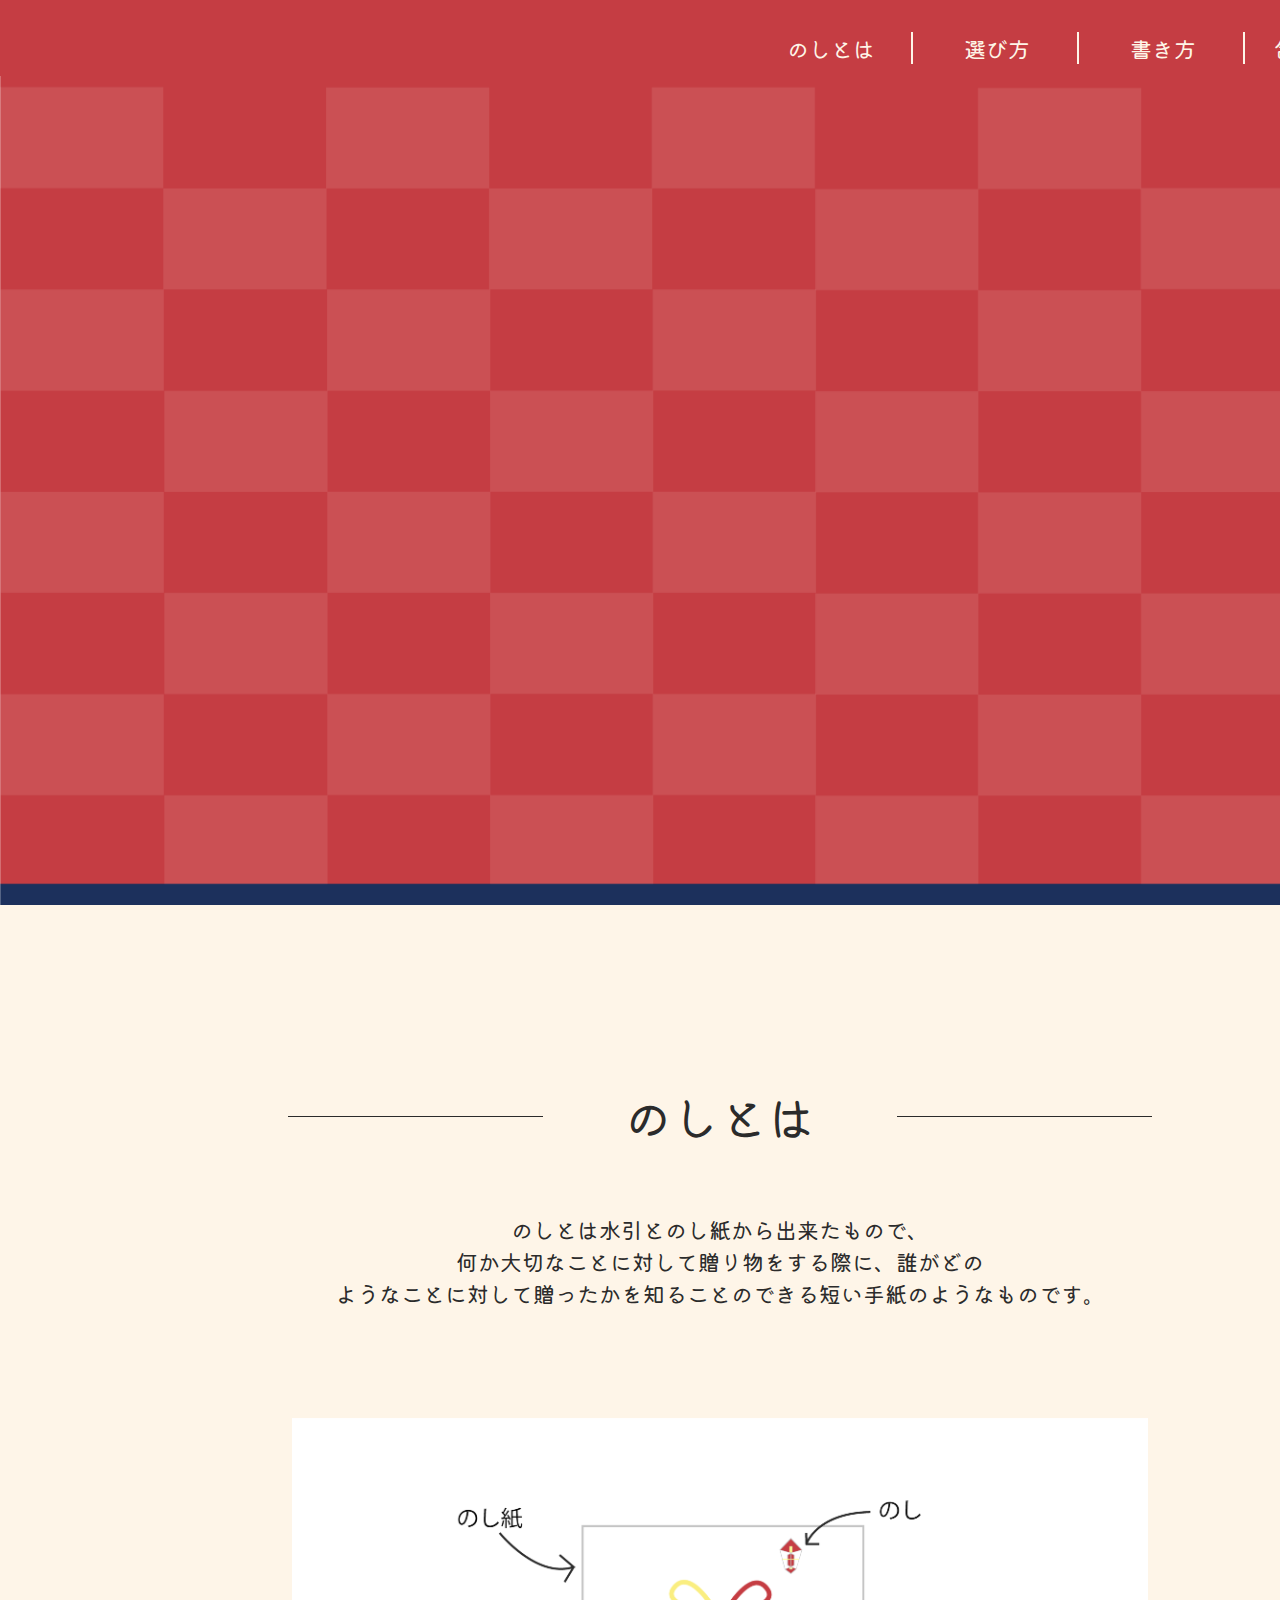
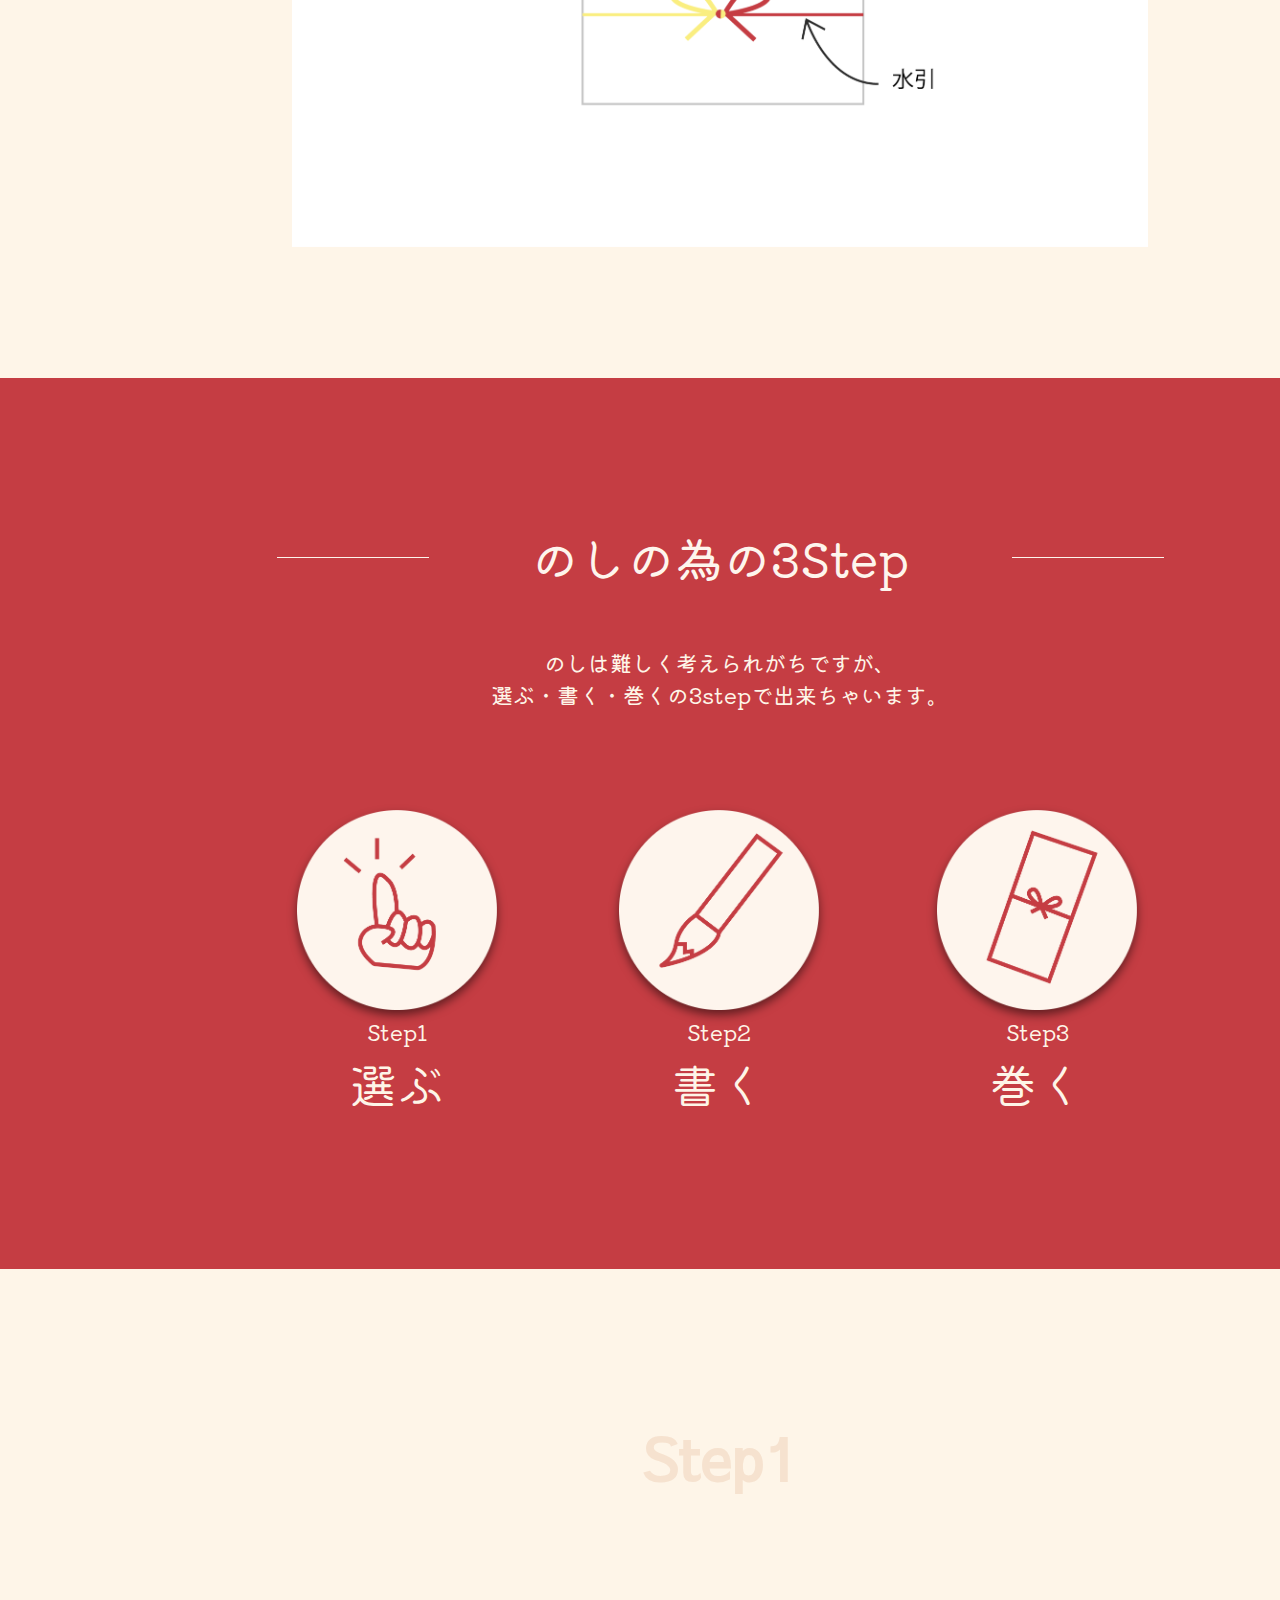
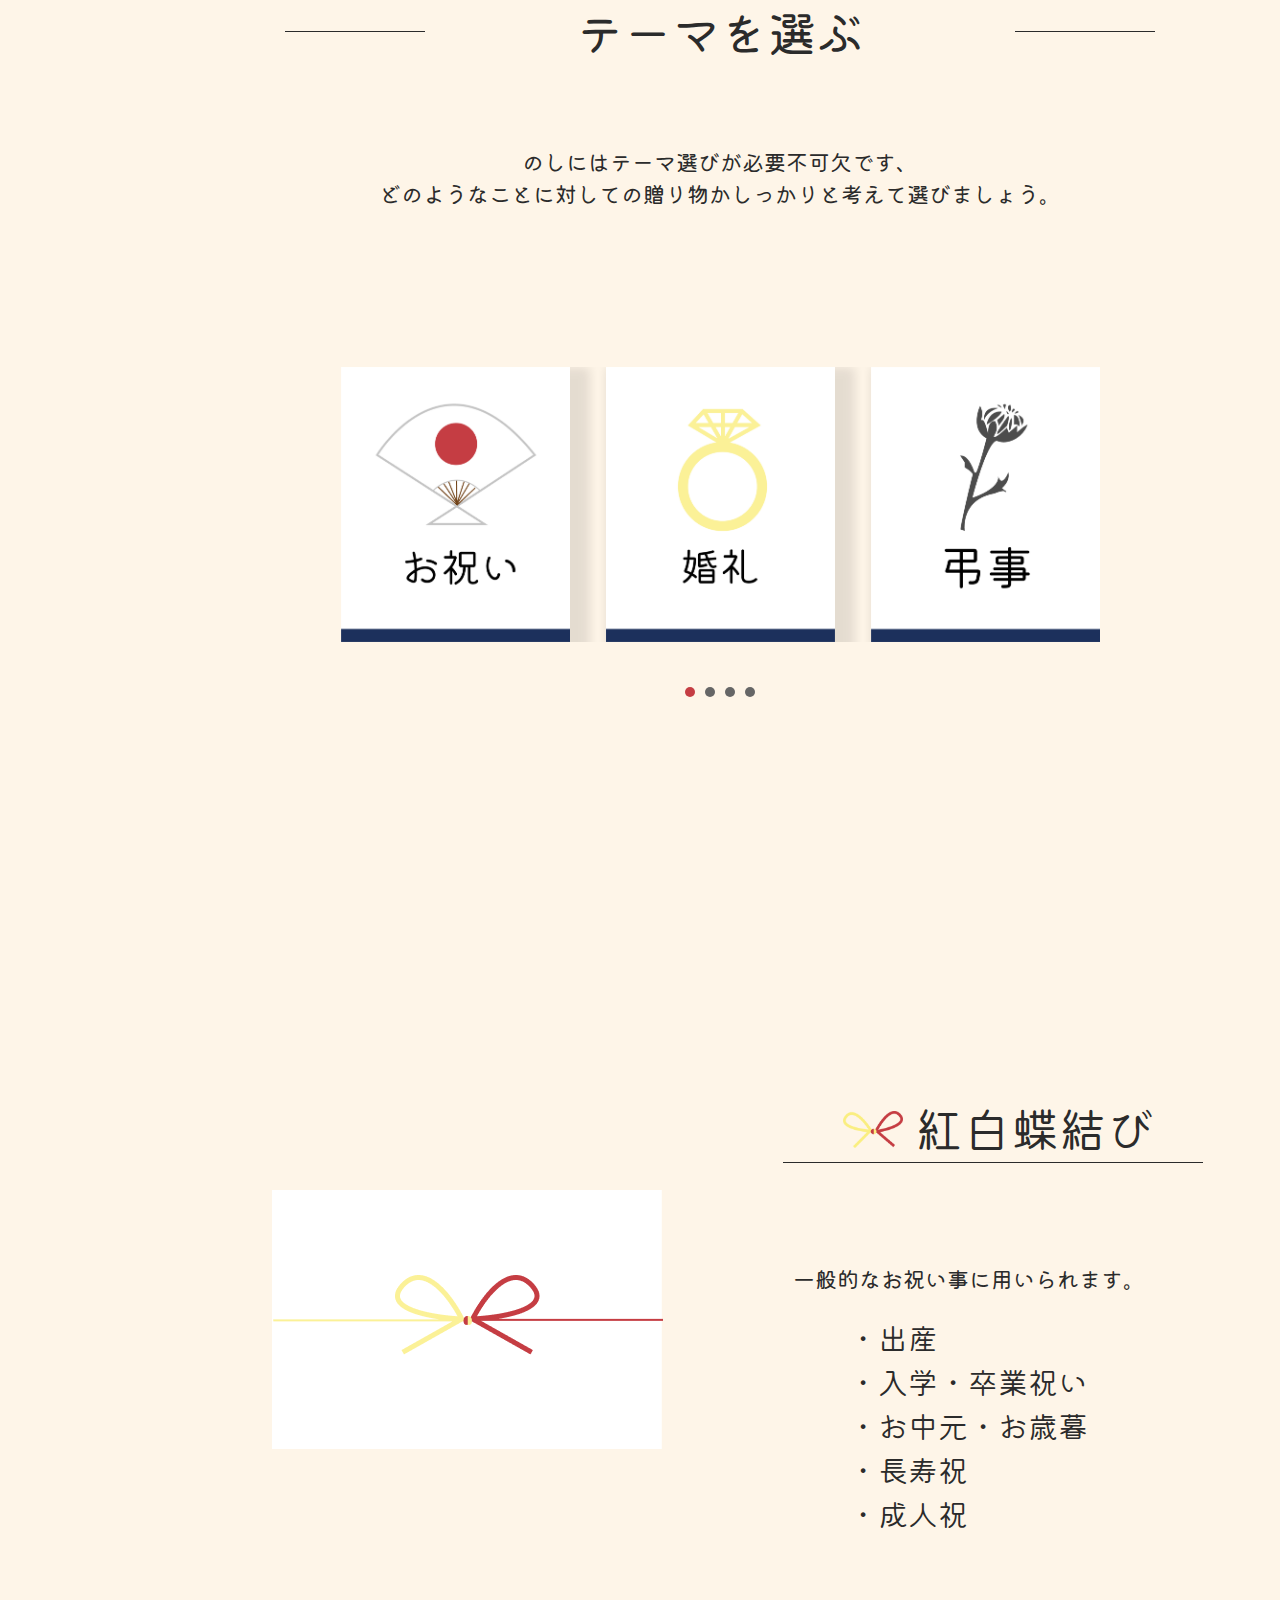
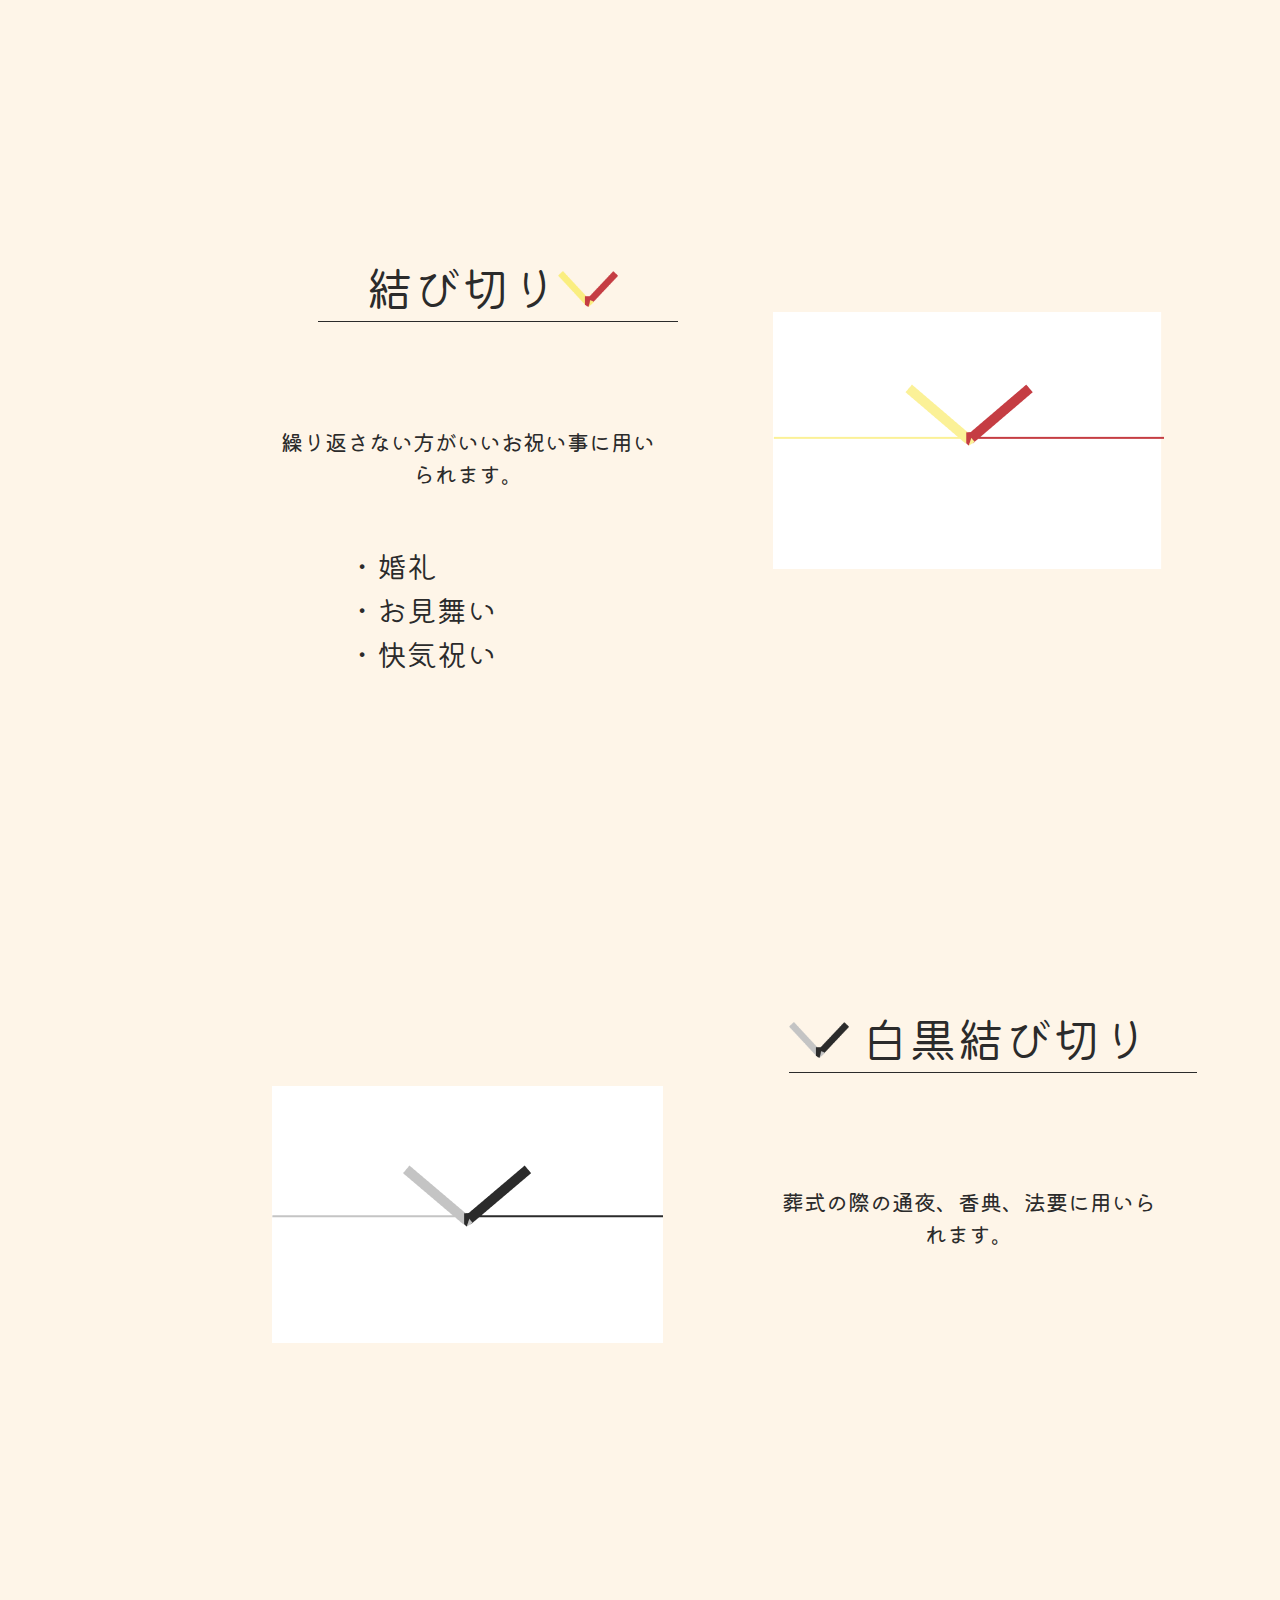
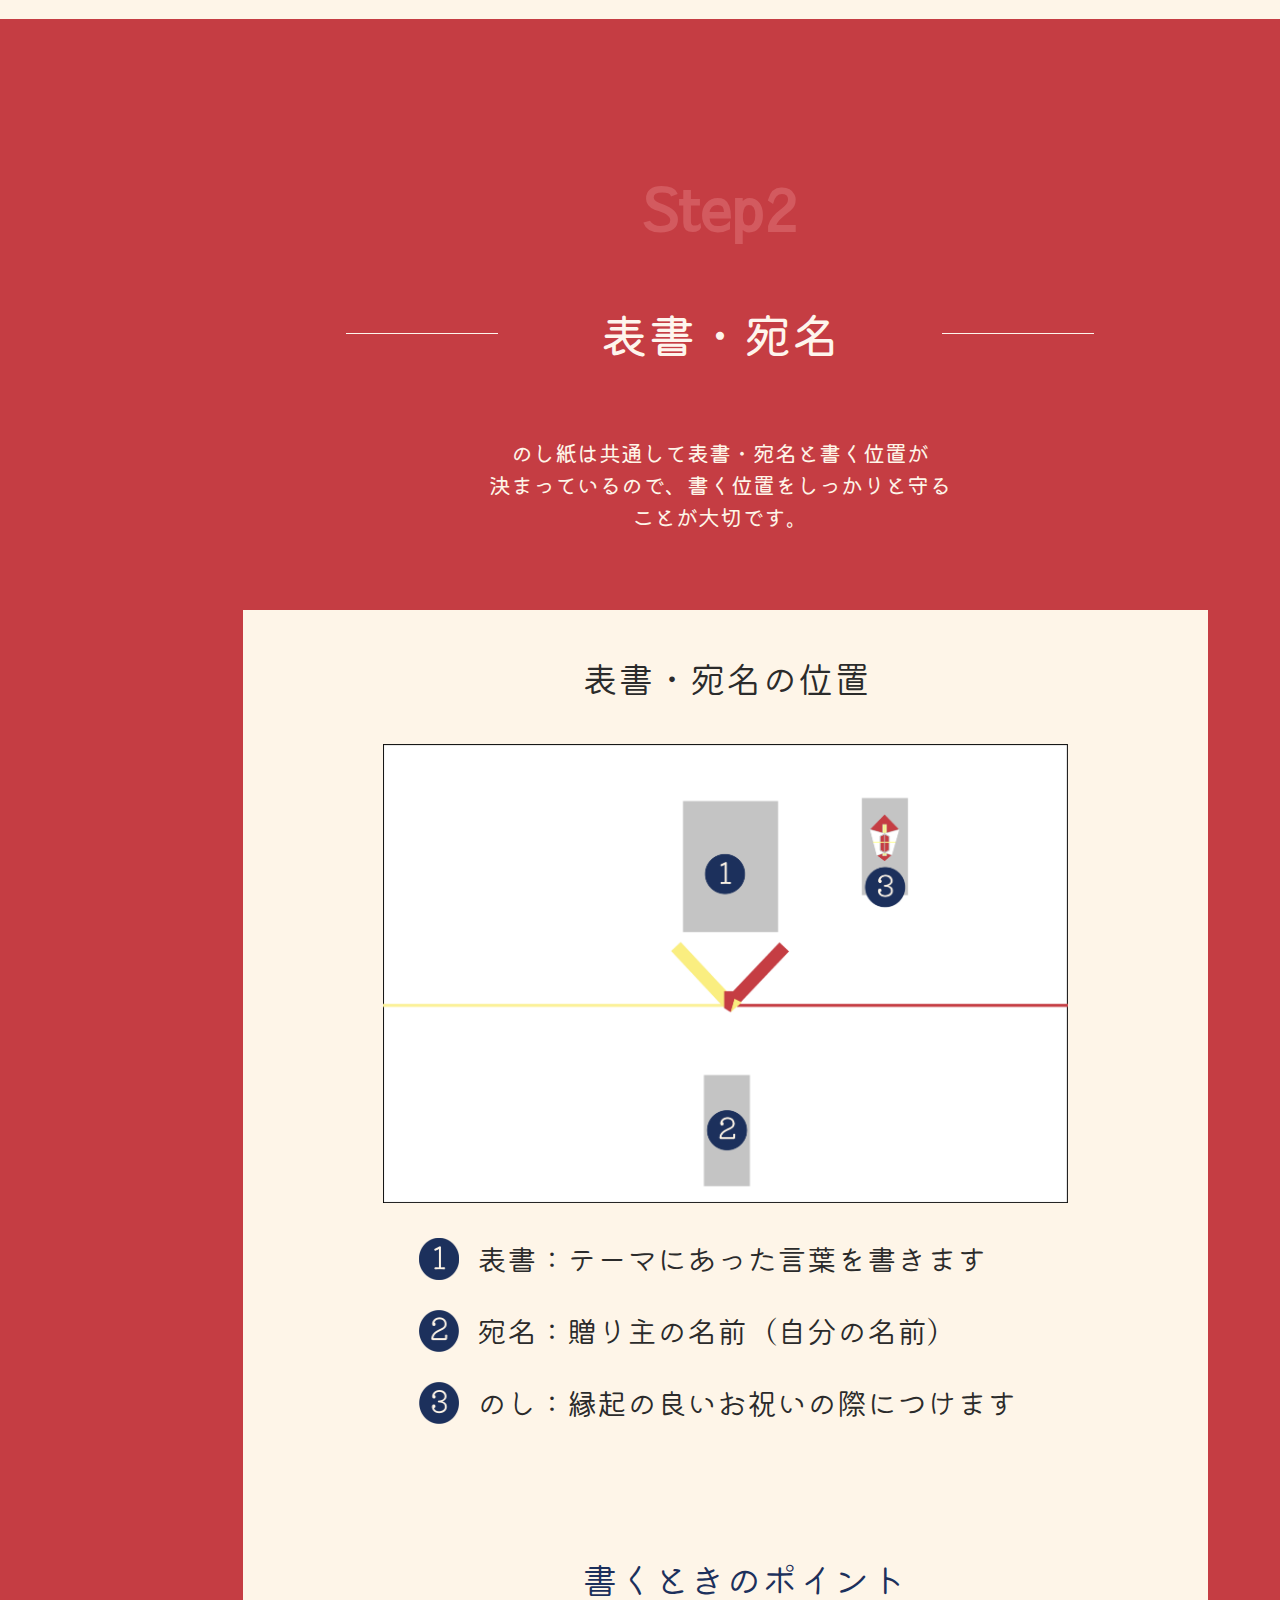
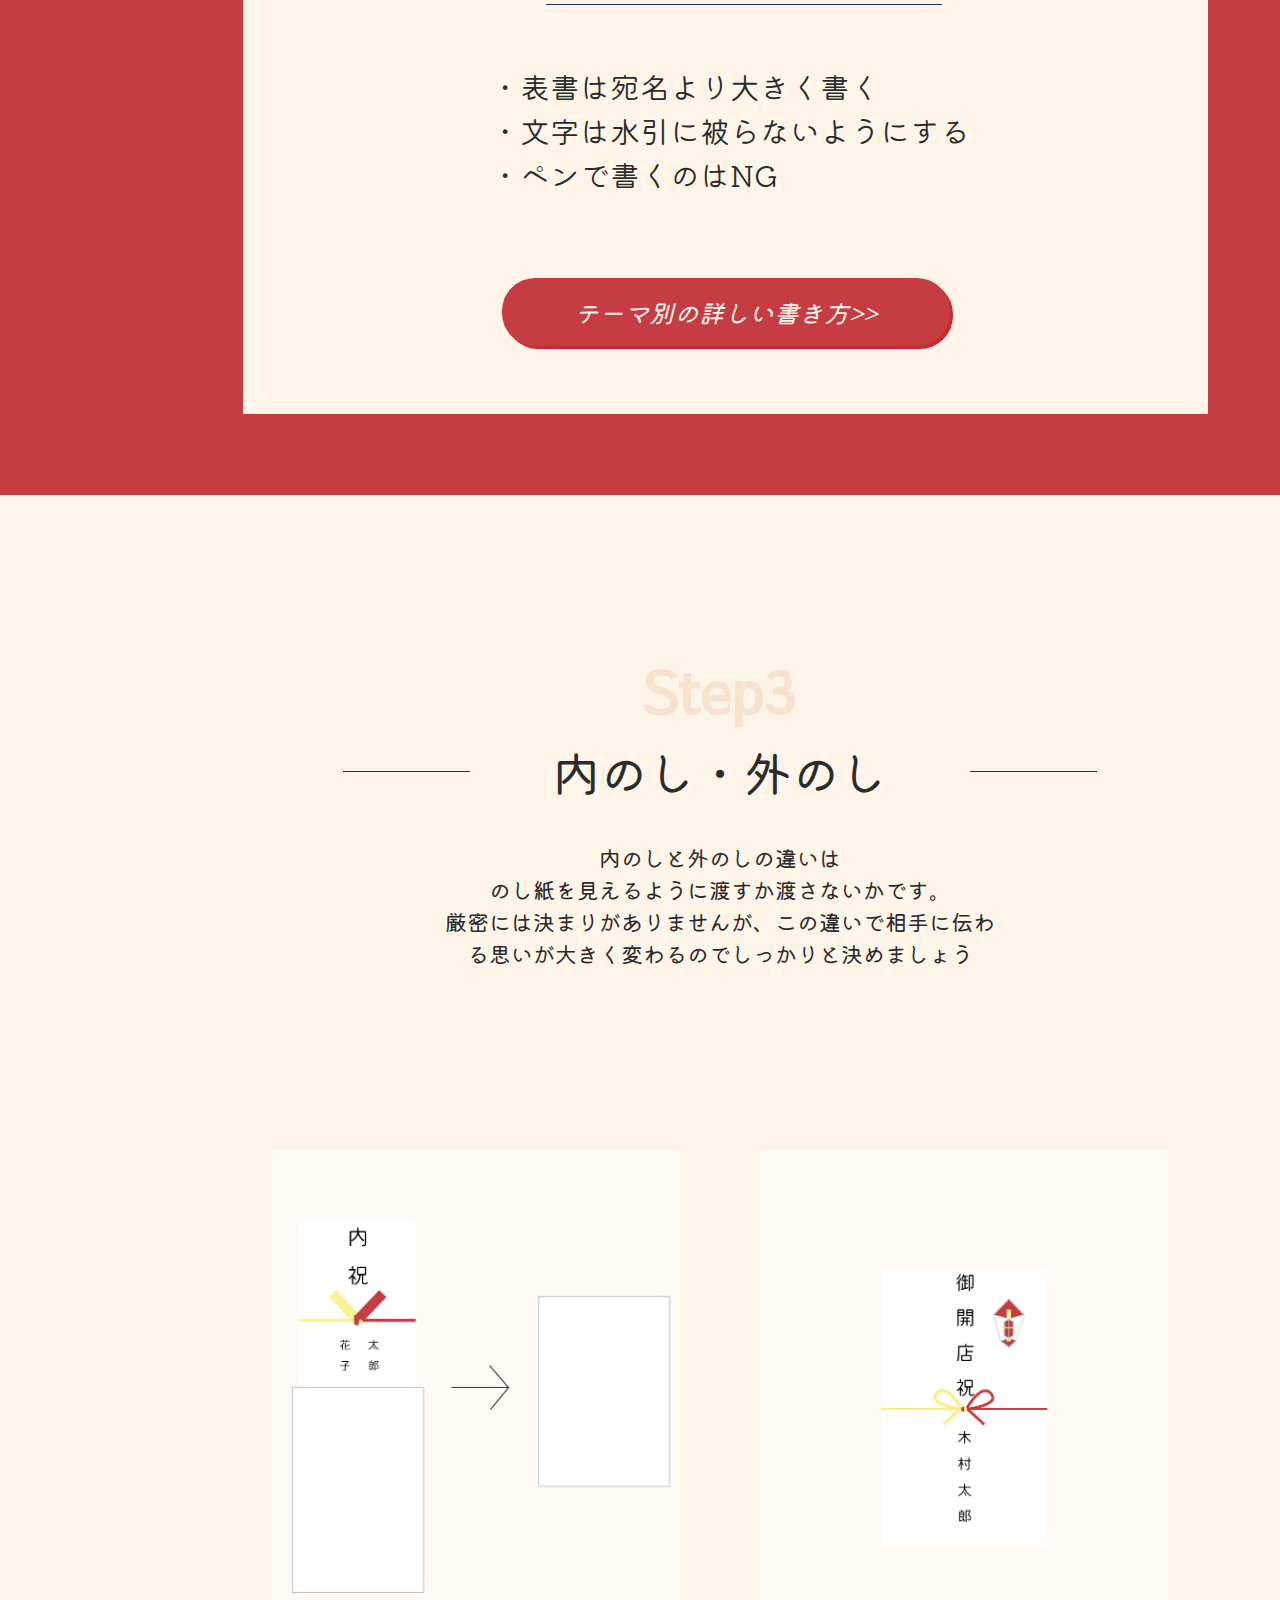
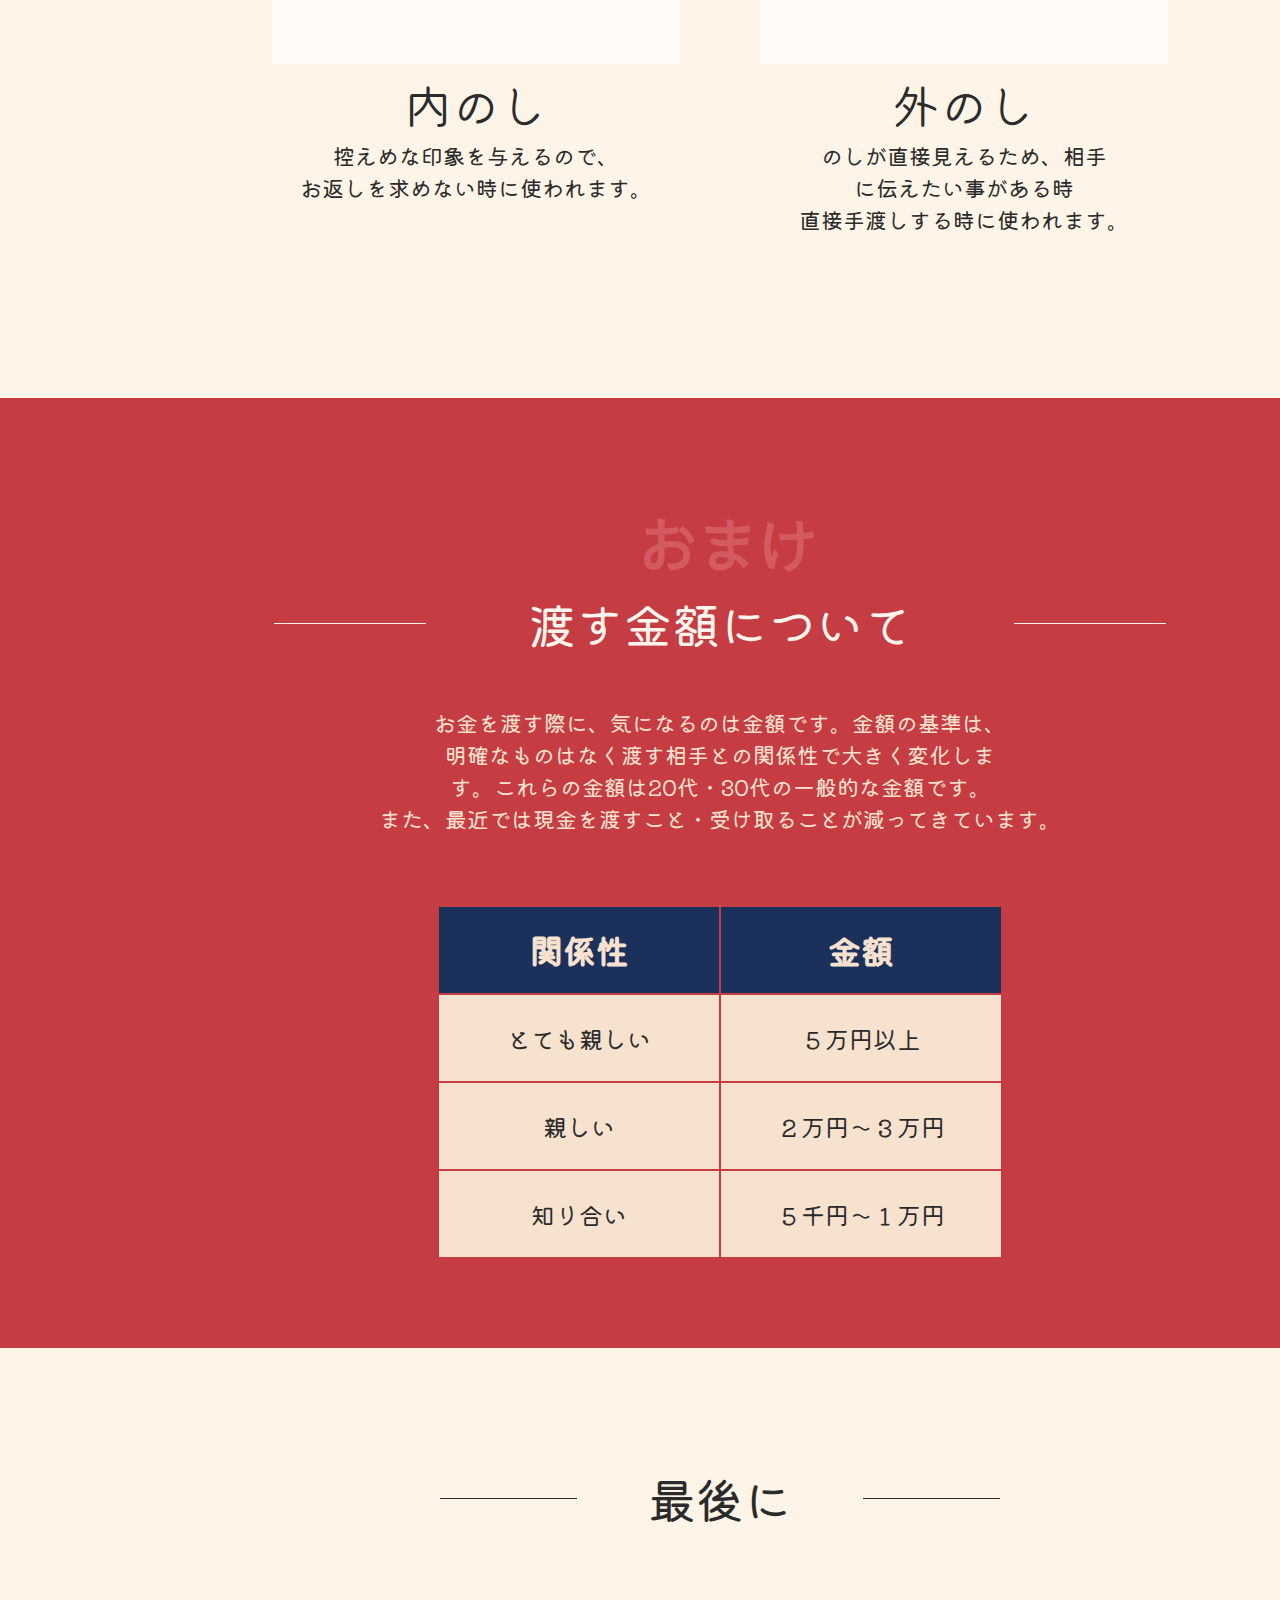
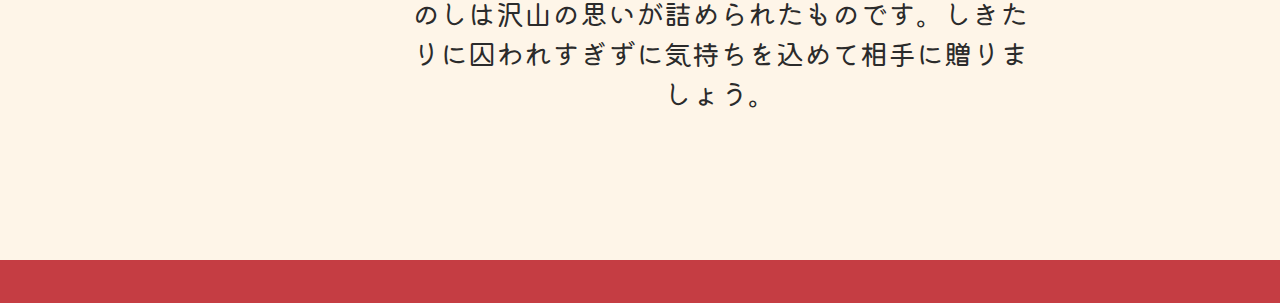
==== commit abacb444: "新規" ====
--- a/index.html
+++ b/index.html
@@ -20,14 +20,21 @@
 </head>
 <body>
   <header>
-    <nav>
-<ul>
+    <div class="hamburger">
+      <span></span>
+      <span></span>
+      <span></span>
+    </div>
+   
+<nav class="menu-content">  
+<ul >
   <li><a href="#about">のしとは</a></li>
   <li><a href="#step1">選び方</a></li>
-  <li><a href="">書き方</a></li>
-  <li><a>包装の仕方</a></li>
+  <li><a href="#step2">書き方</a></li>
+  <li><a href="#step3">包装の仕方</a></li>
 </ul>
 </nav>
+
   </header>
   
 <div class="main">
@@ -243,6 +250,18 @@
 
     });
   });
+
+  $(function() {
+    $('.hamburger').click(function() {
+        $(this).toggleClass('active');
+ 
+        if ($(this).hasClass('active')) {
+            $('.menu-content').addClass('active');
+        } else {
+            $('.menu-content').removeClass('active');
+        }
+    });
+});
 </script>
 </body>
 </html>--- a/style.css
+++ b/style.css
@@ -577,15 +577,121 @@
   background-color: #c53d43;
 }
 
-@media screen and (max-width:375px){
-
+@media screen and (max-width:390px){
+ 
+ nav li:not(:last-child){
+  border-right:none;
+}
+
+.hamburger {
+  display : block;
+  position: fixed;
+  z-index : 3;
+  top   : 12px;
+  width : 42px;
+  height: 42px;
+  cursor: pointer;
+  text-align: center;
+  color:#FEF5ED;
+}
+.hamburger span {
+  display : block;
+  position: absolute;
+  width   : 30px;
+  height  : 2px ;
+  border-bottom: 2px solid #FEF5ED;
+  left    : 6px;
+  background : #C53D43;
+  -webkit-transition: 0.3s ease-in-out;
+  -moz-transition   : 0.3s ease-in-out;
+  transition        : 0.3s ease-in-out;
+}
+.hamburger span:nth-child(1) {
+  top: 10px;
+}
+.hamburger span:nth-child(2) {
+  top: 20px;
+}
+.hamburger span:nth-child(3) {
+  top: 30px;
+}
+
+/* ナビ開いてる時のボタン */
+.hamburger.active span:nth-child(1) {
+  top : 16px;
+  left: 6px;
+  background :#fff;
+  -webkit-transform: rotate(-45deg);
+  -moz-transform   : rotate(-45deg);
+  transform        : rotate(-45deg);
+}
+
+.hamburger.active span:nth-child(2),
+.hamburger.active span:nth-child(3) {
+  top: 16px;
+  background :#fff;
+  -webkit-transform: rotate(45deg);
+  -moz-transform   : rotate(45deg);
+  transform        : rotate(45deg);
+}
+
+nav.menu-content {
+  position: fixed;
+  z-index : 2;
+  top  : 0;
+  left : 0;
+  color: #fff;
+  background: rgba(197,61,67,0.7);
+  text-align: center;
+  width: 375px;
+  opacity: 0;
+  transition: opacity .6s ease, visibility .6s ease;
+}
+
+nav.menu-content ul {
+  margin: 0 auto;
+  padding: 0;
+  width: 375px;
+}
+
+nav.menu-content ul li {
+  list-style-type: none;
+  padding: 0;
+  width: 375px;
+  transition: .4s all;
+}
+nav.menu-content ul li:last-child {
+  padding-bottom: 0;
+}
+nav.menu-content ul li:hover{
+  background :#ddd;
+}
+
+nav.menu-content ul li a {
+  display: block;
+  color: #fff;
+  padding: 1em 0;
+  text-decoration :none;
+}
+
+/* このクラスを、jQueryで付与・削除する */
+nav.menu-content.active {
+  opacity: 100;
+
+}
+
+body{
+  width: 375px;
+}  
 header{
   width: 375px;
   height: 70px;
 }
-body{
-  width: 375px;
-}  
+
+nav ul{
+  padding: 0;
+}
+
 br{
   display: none;
 }
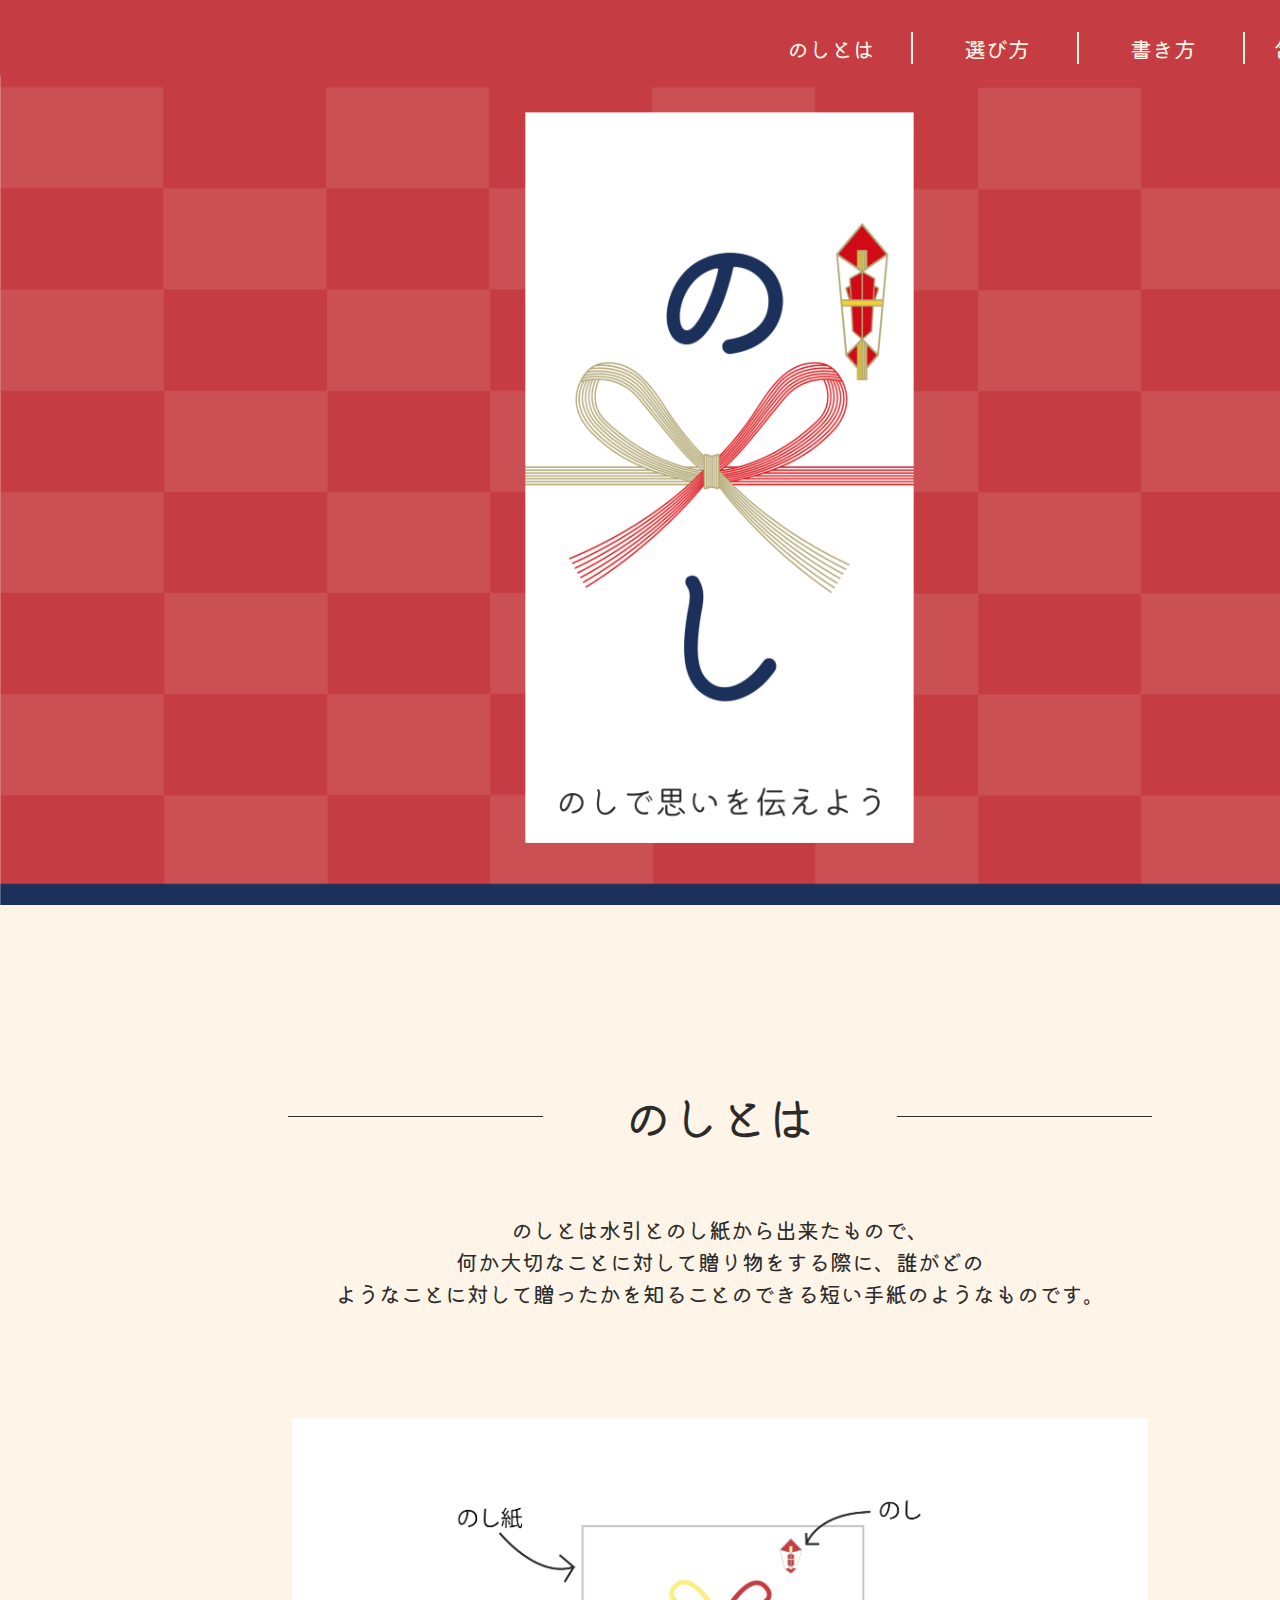
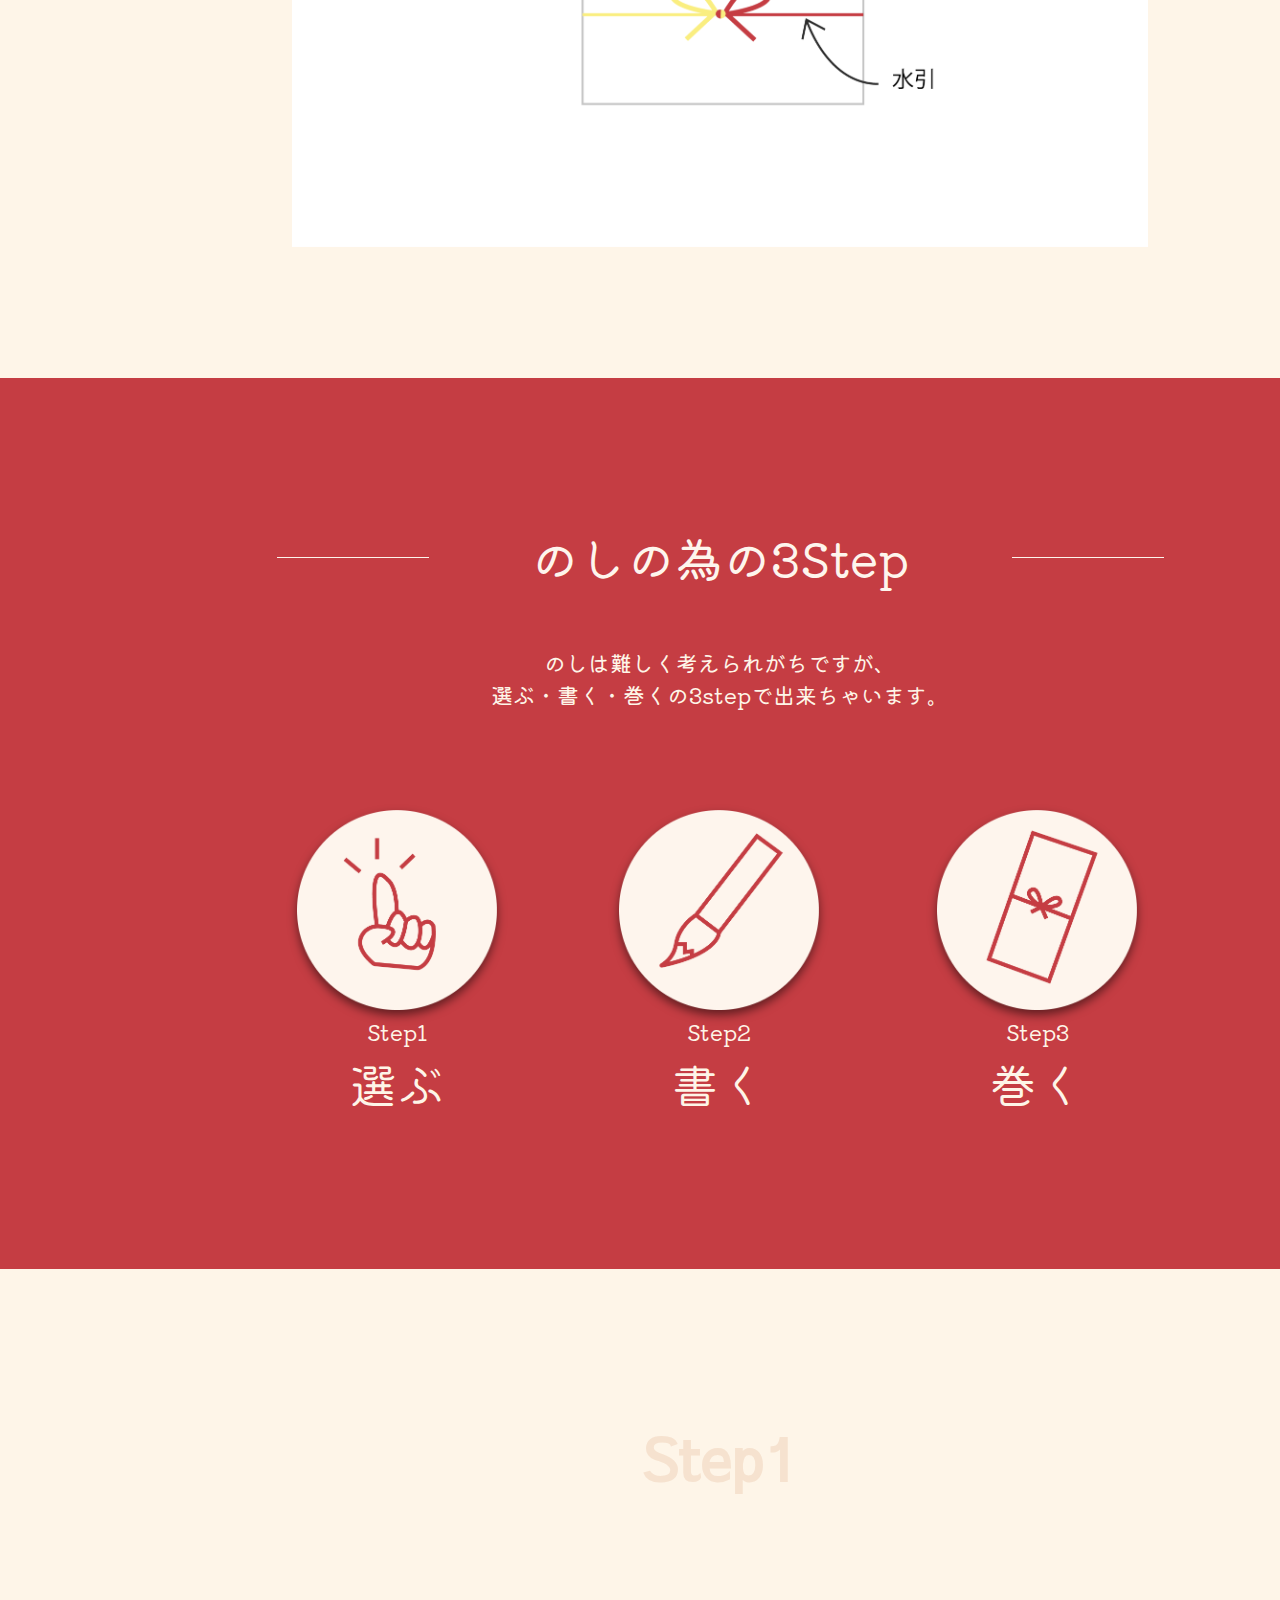
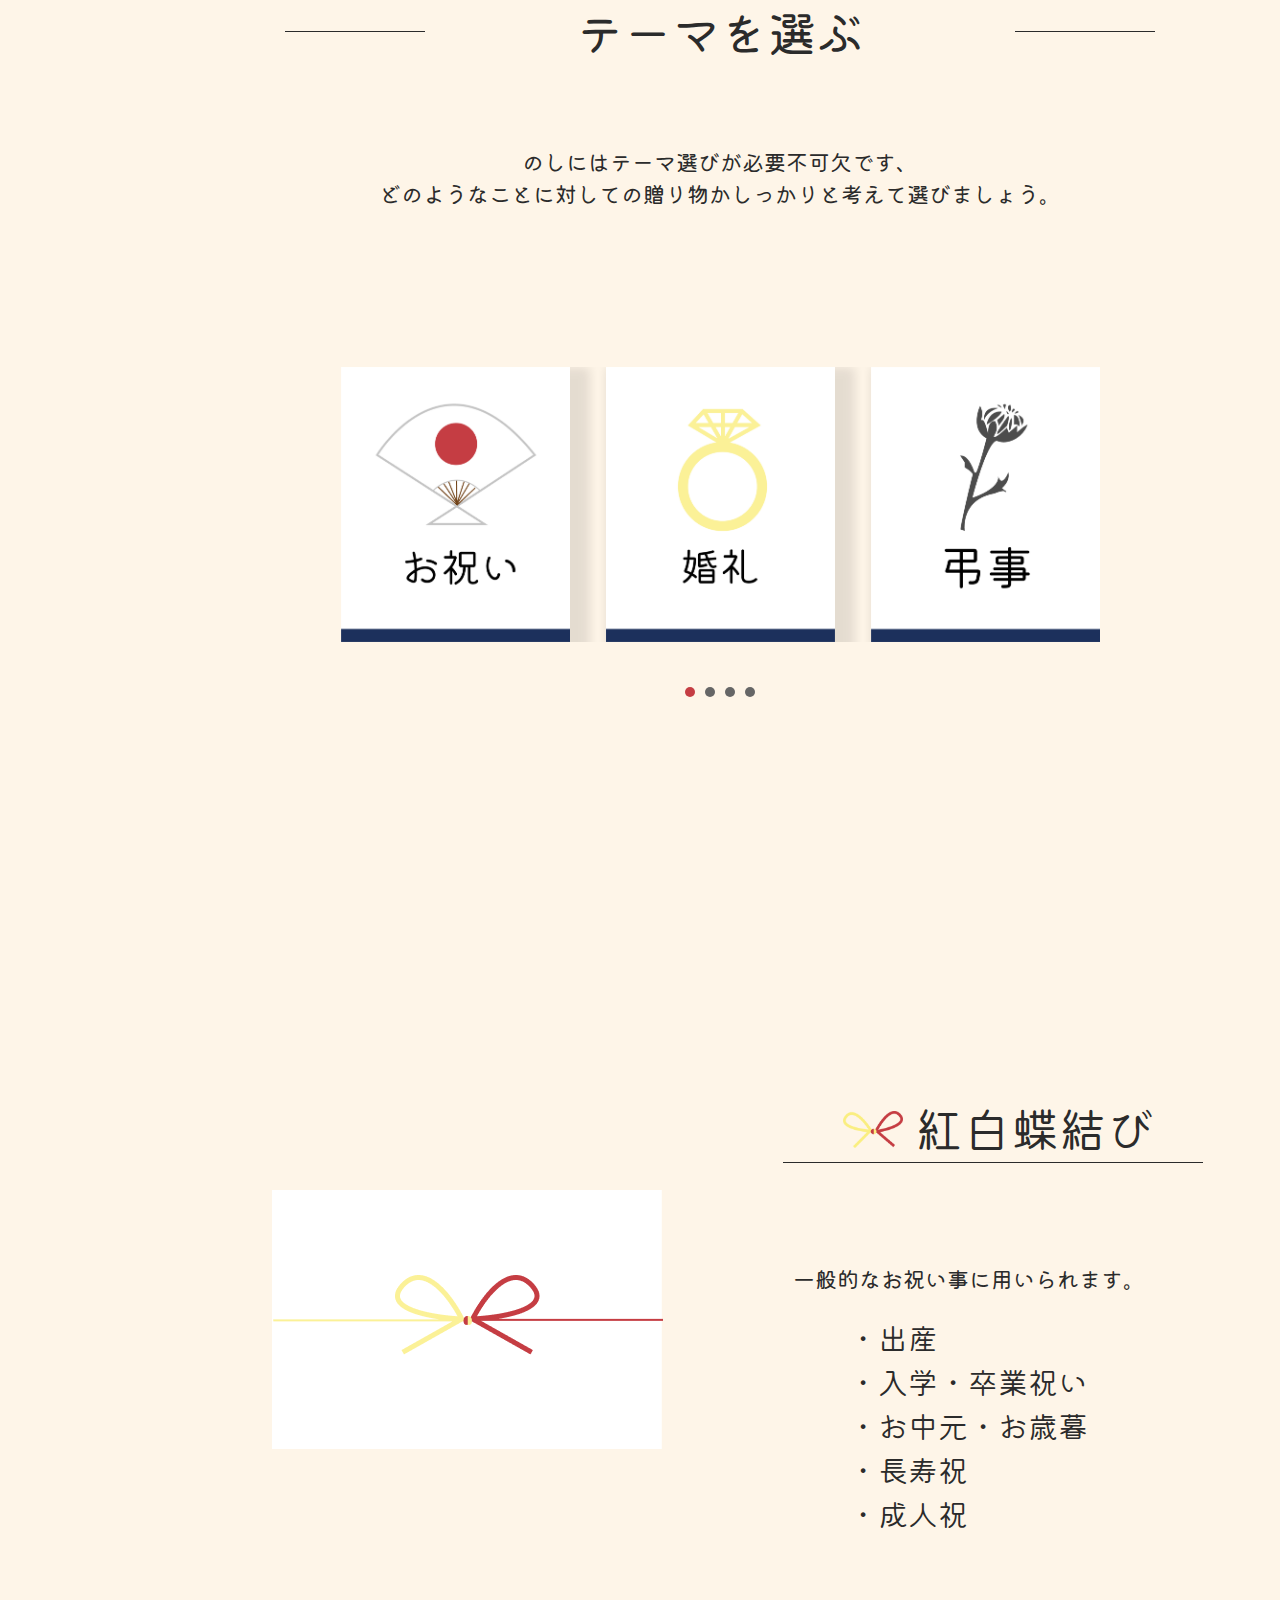
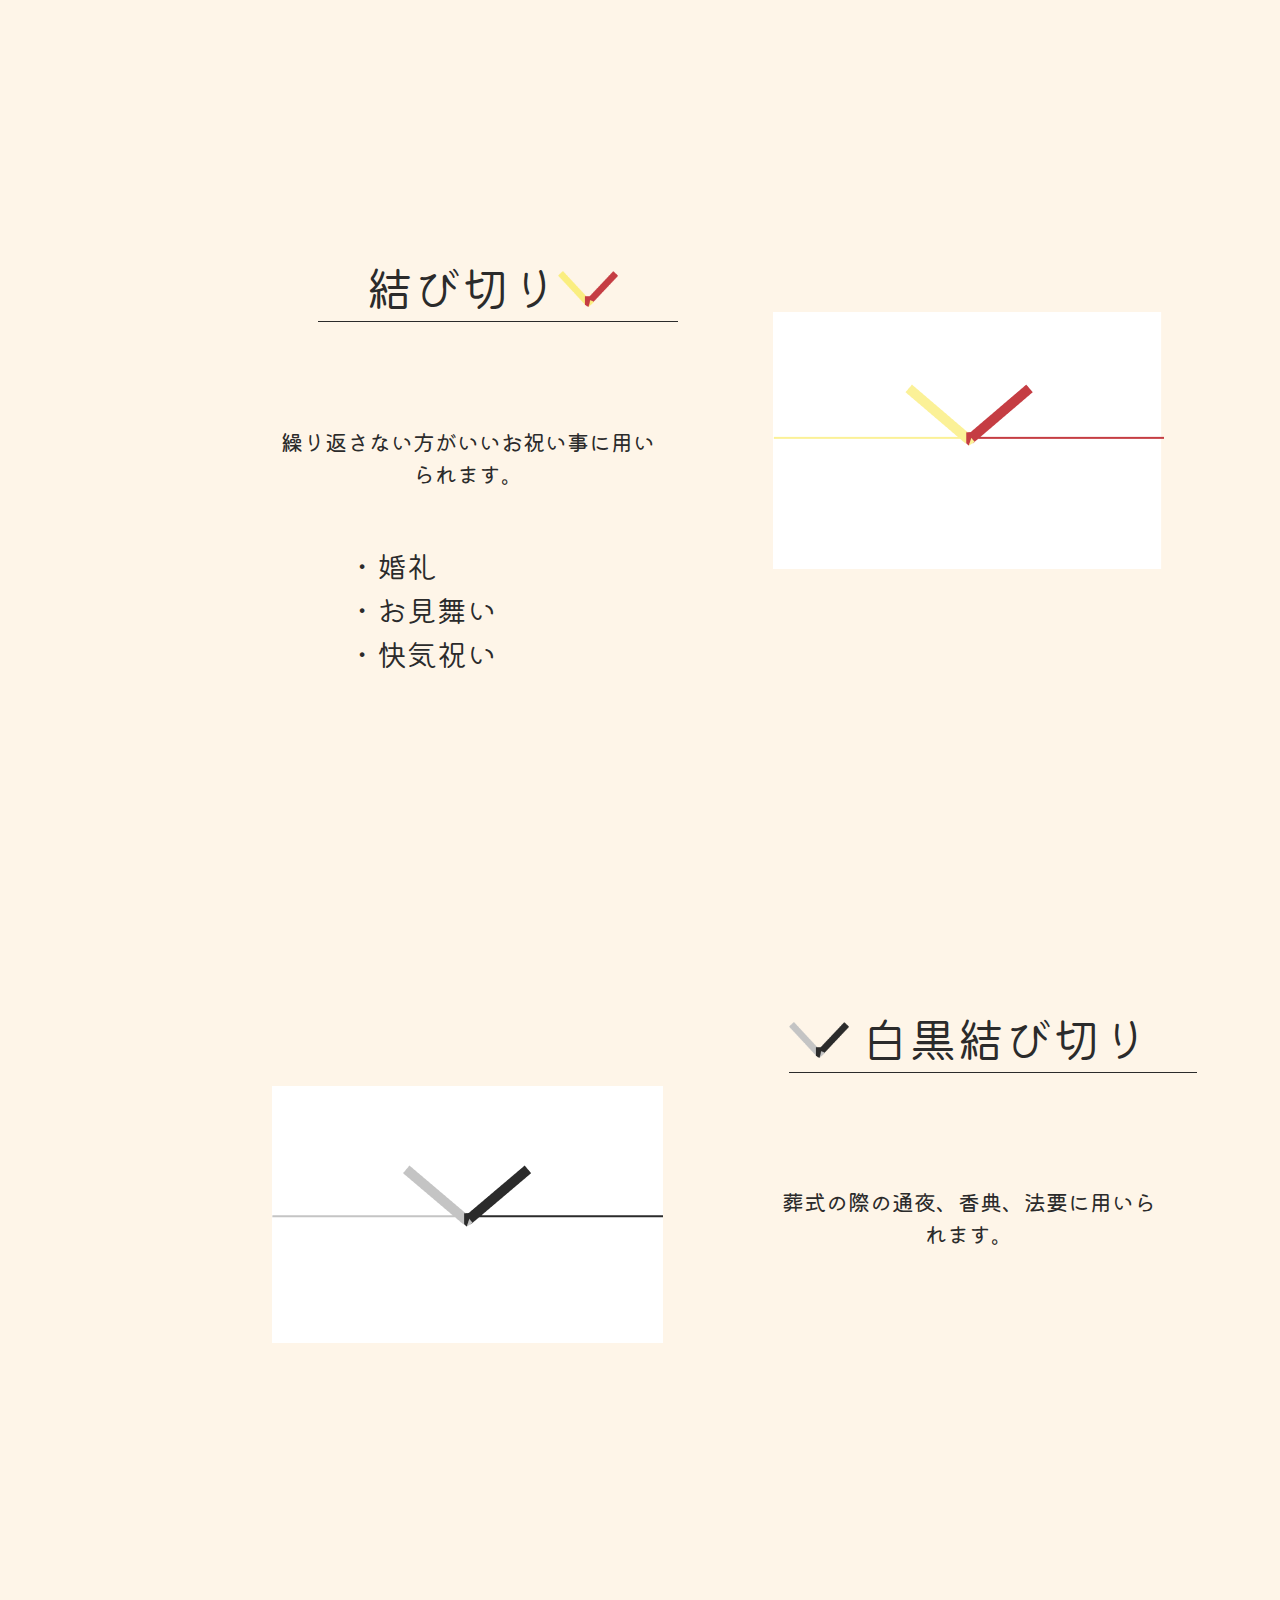
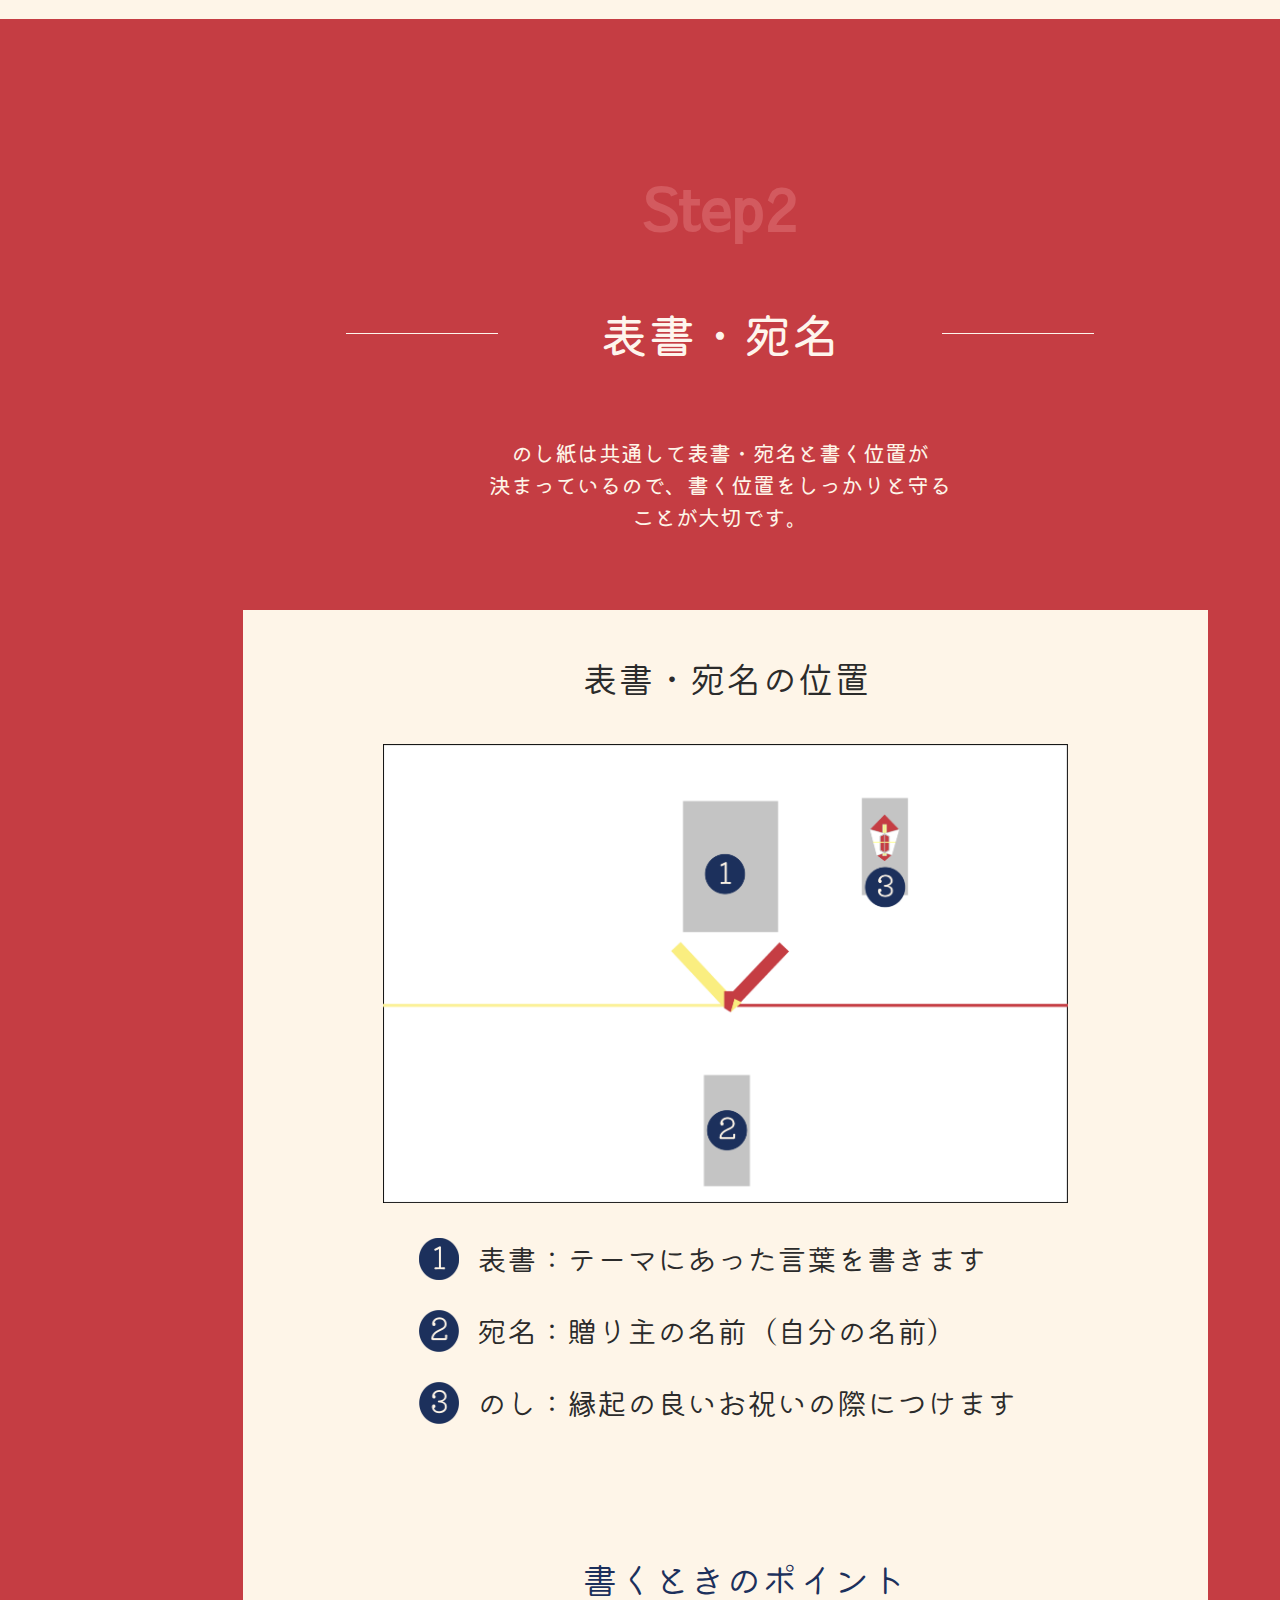
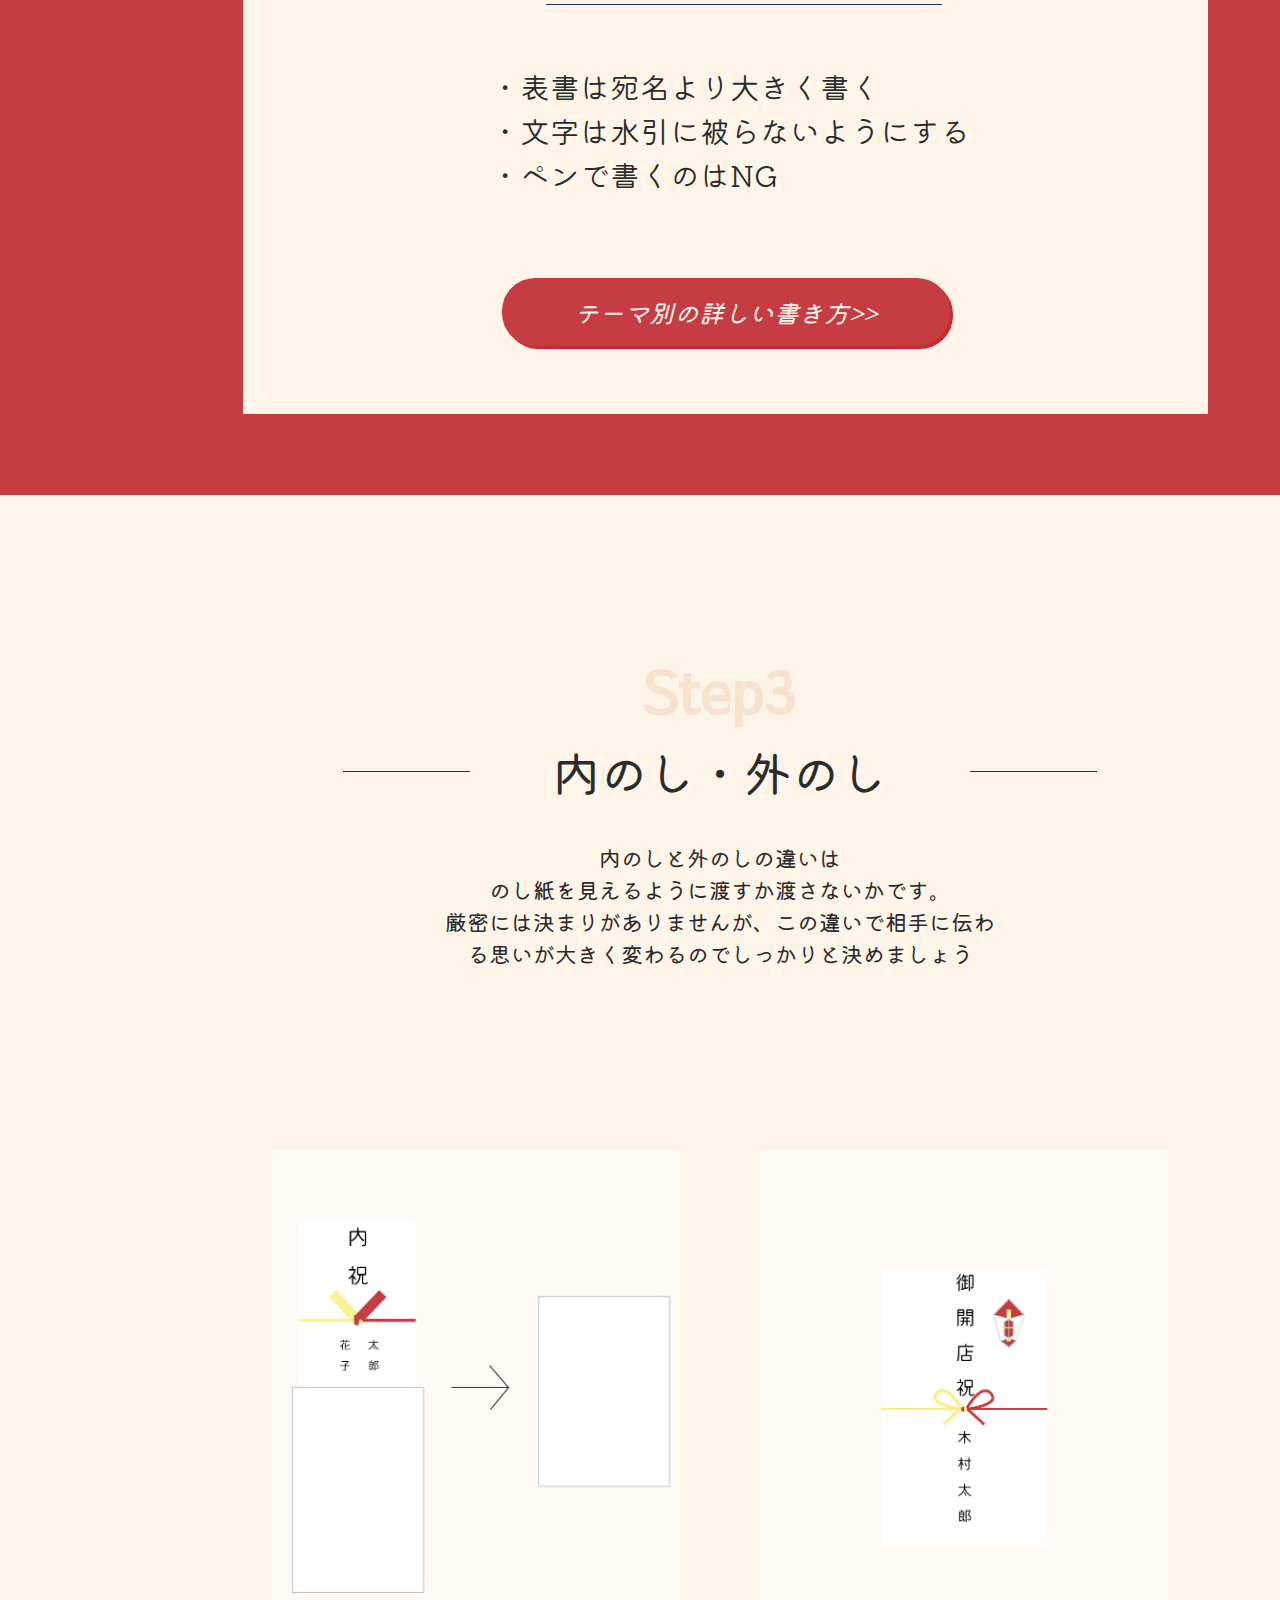
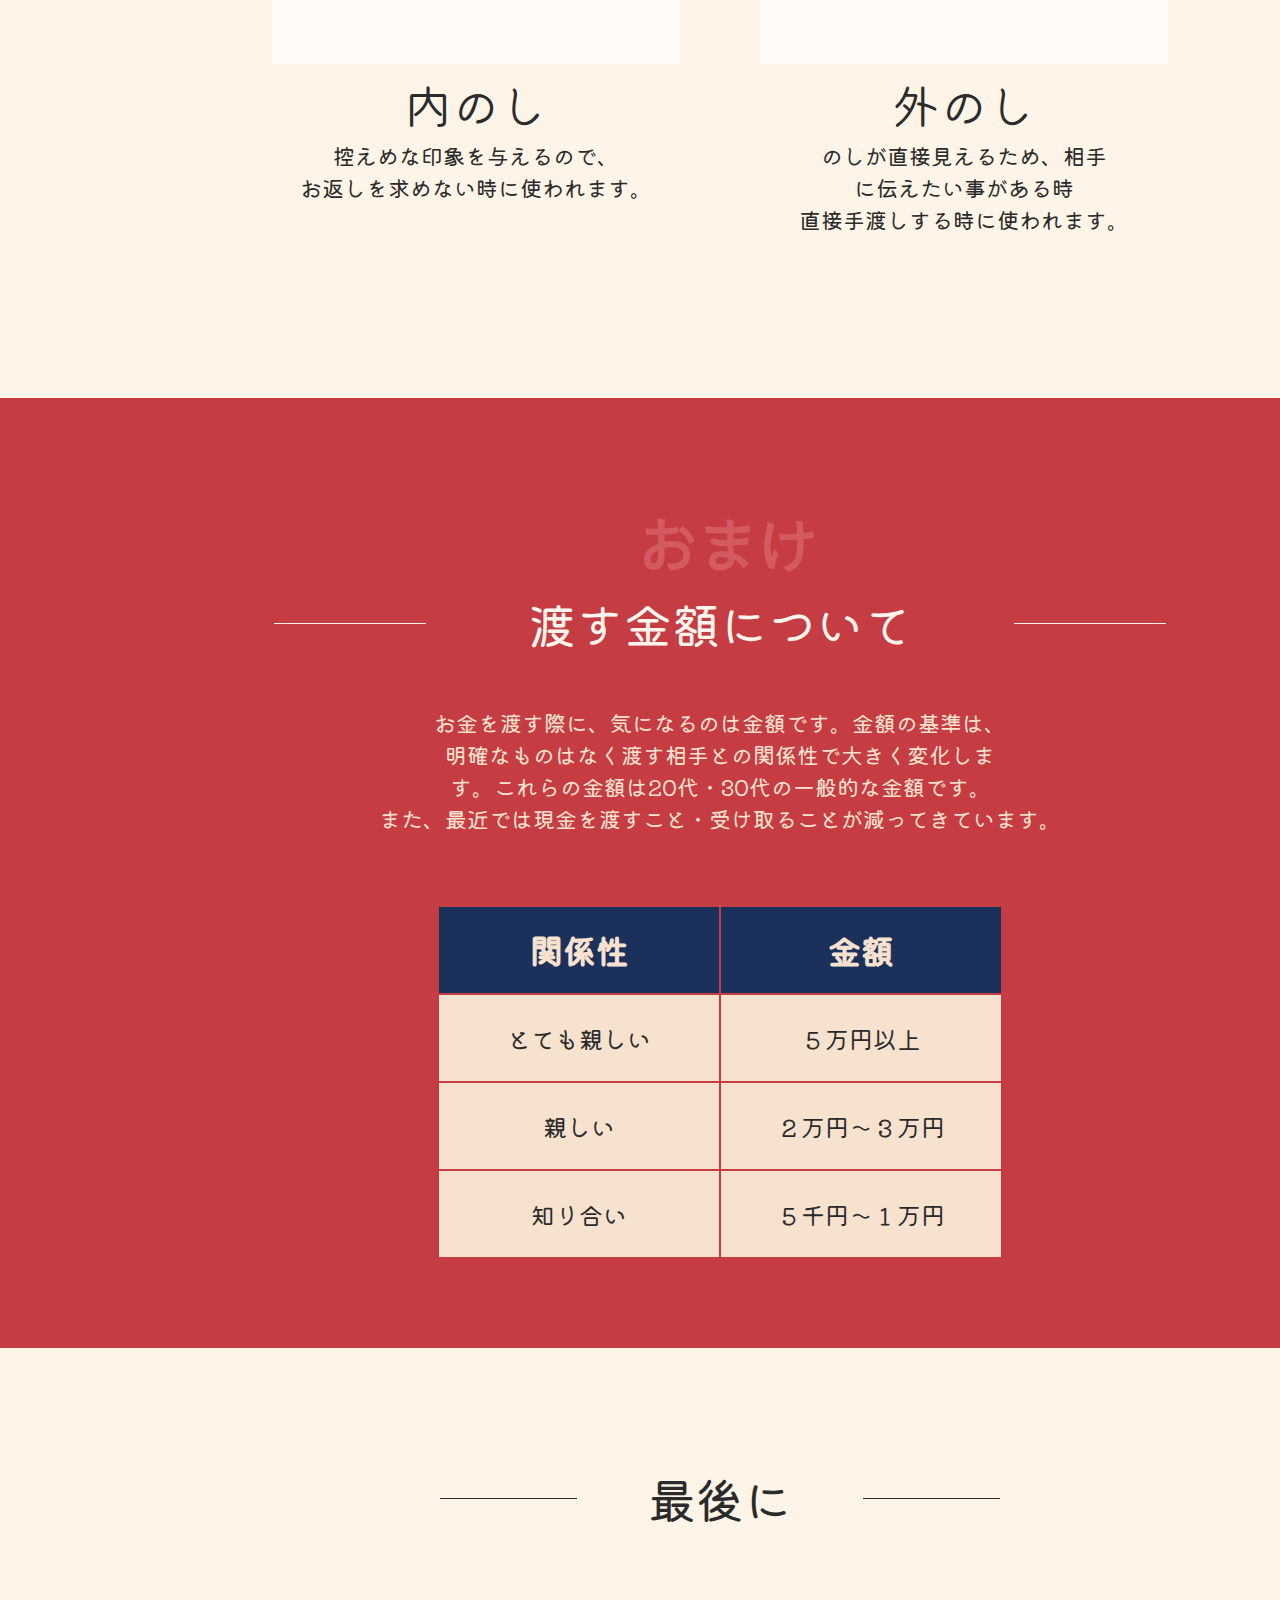
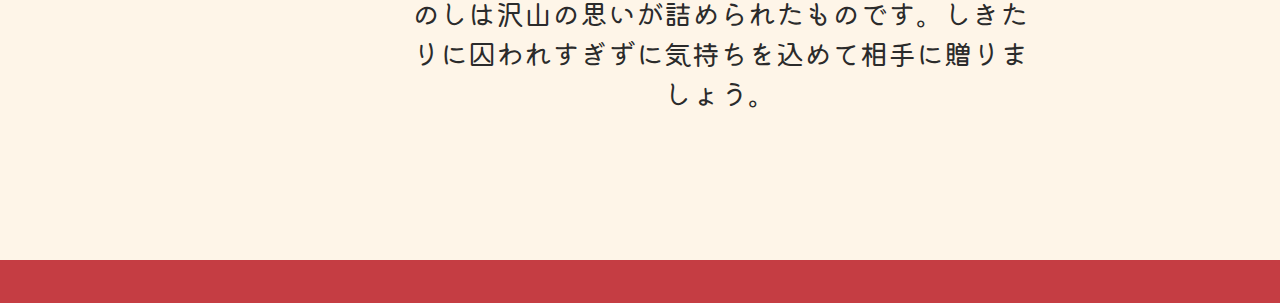
==== commit b48e9327: "fistview" ====
--- a/index.html
+++ b/index.html
@@ -38,7 +38,7 @@
   </header>
   
 <div class="main">
-  
+ <img src="image/main_pc.png" alt="" width="389" height="731"> 
 </div>
 
   <div class="about" id="about">
--- a/style.css
+++ b/style.css
@@ -66,7 +66,10 @@
   background-image: url(image/main.png);
   background-size: cover;
 }
-
+.main img{
+  padding-left: 525px;
+  padding-top: 36px;
+}
 
 h2{
   font-size: 60px;
@@ -577,7 +580,7 @@
   background-color: #c53d43;
 }
 
-@media screen and (max-width:390px){
+@media screen and (max-width:375px){
  
  nav li:not(:last-child){
   border-right:none;
@@ -616,7 +619,7 @@
   top: 30px;
 }
 
-/* ナビ開いてる時のボタン */
+
 .hamburger.active span:nth-child(1) {
   top : 16px;
   left: 6px;
@@ -674,7 +677,6 @@
   text-decoration :none;
 }
 
-/* このクラスを、jQueryで付与・削除する */
 nav.menu-content.active {
   opacity: 100;
 
@@ -683,6 +685,8 @@
 body{
   width: 375px;
 }  
+
+
 header{
   width: 375px;
   height: 70px;
@@ -725,7 +729,16 @@
   background-image: url(image/main_sh.png);
   background-size: cover;
   width: 375px;
-}
+  height: 528px;
+}
+
+.main img{
+  width: 210px;
+  padding-left: 83px;
+  padding-top: 66px;
+  height: 396px;
+}
+
 .about{
   height: 741px;
  width: 375px;
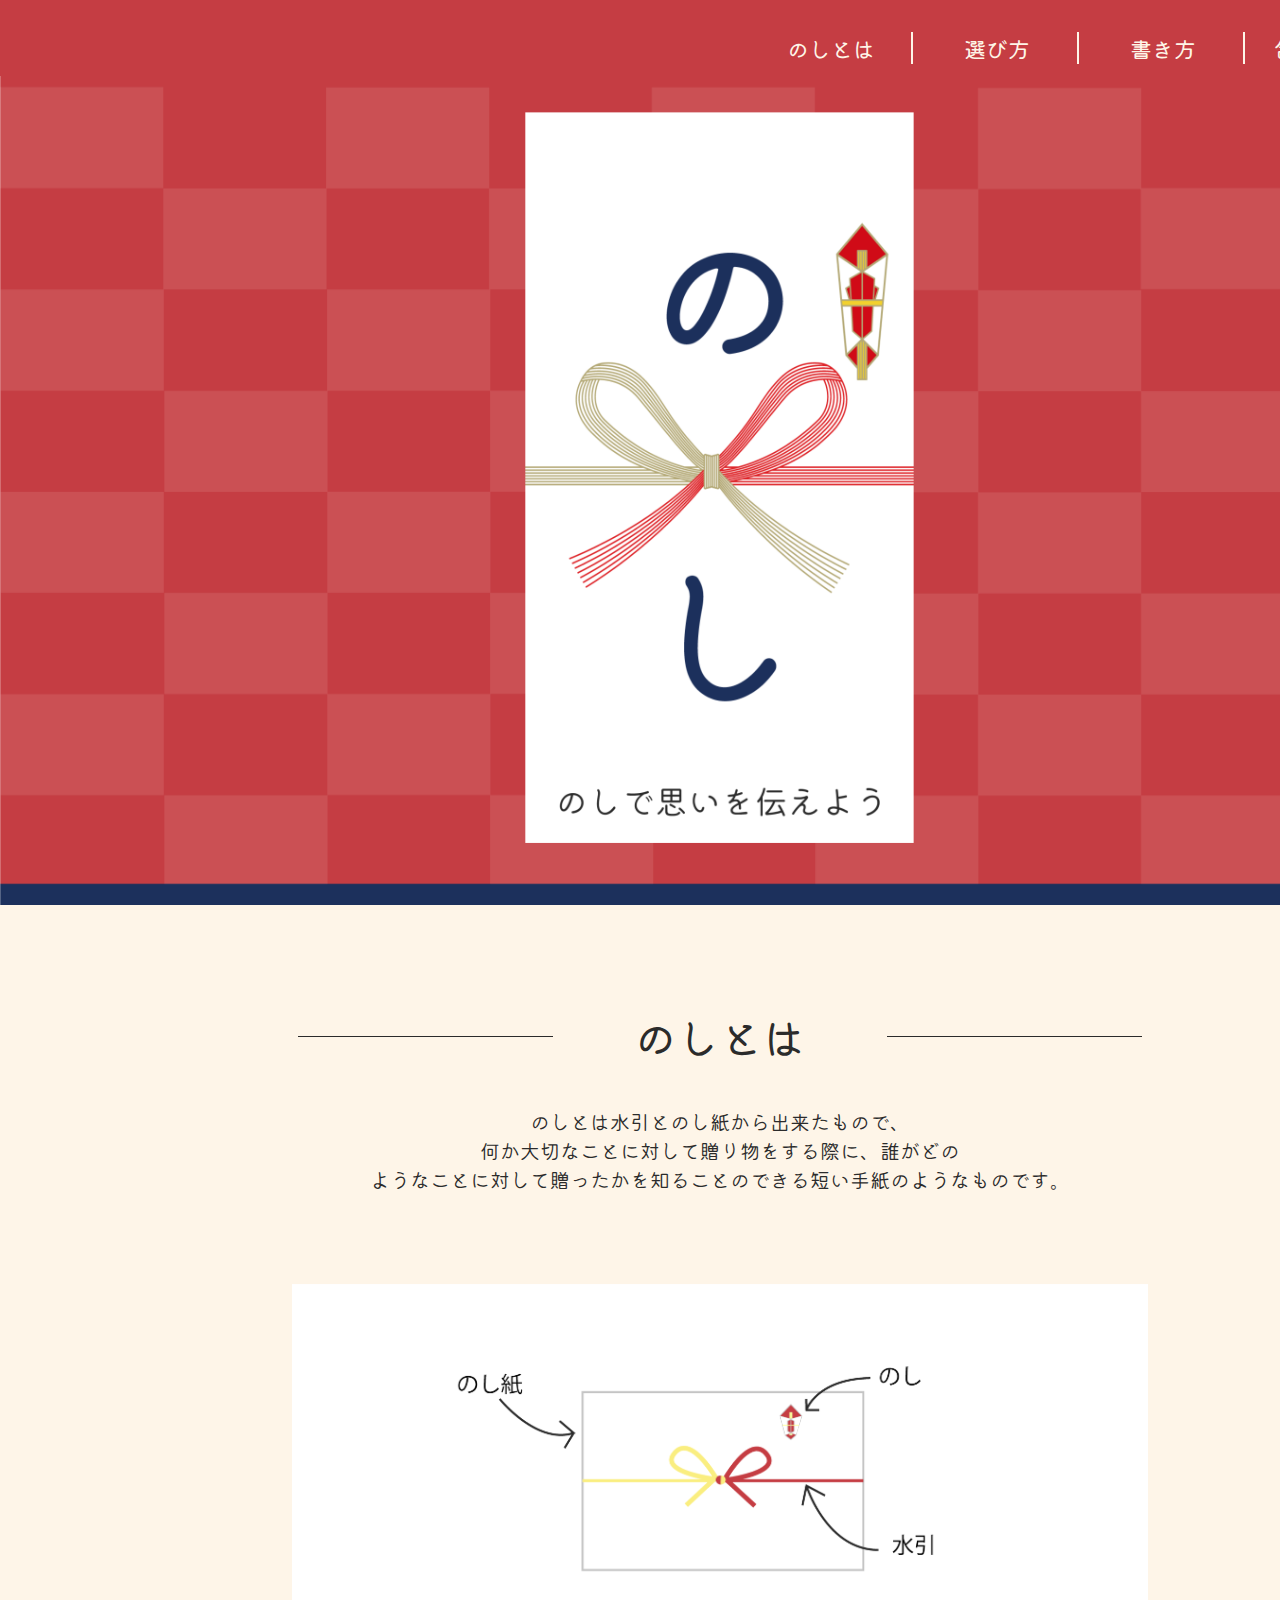
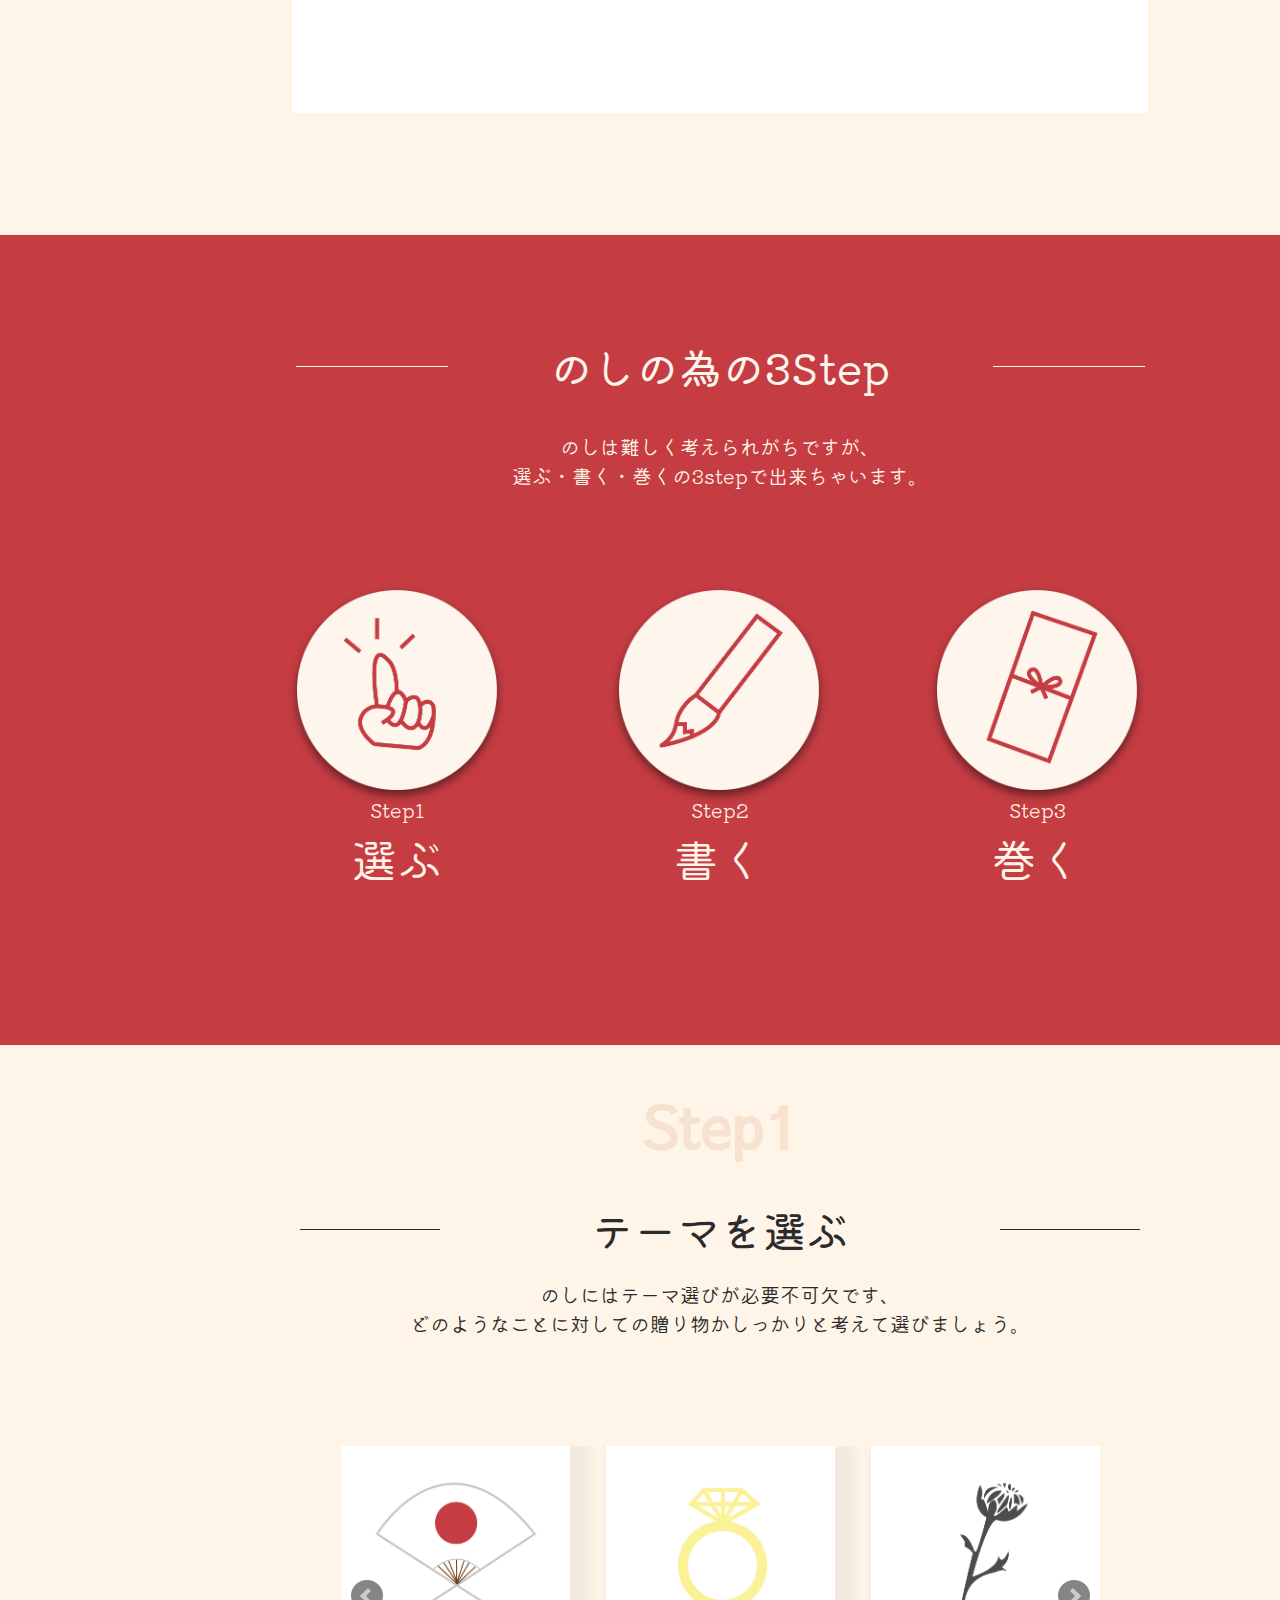
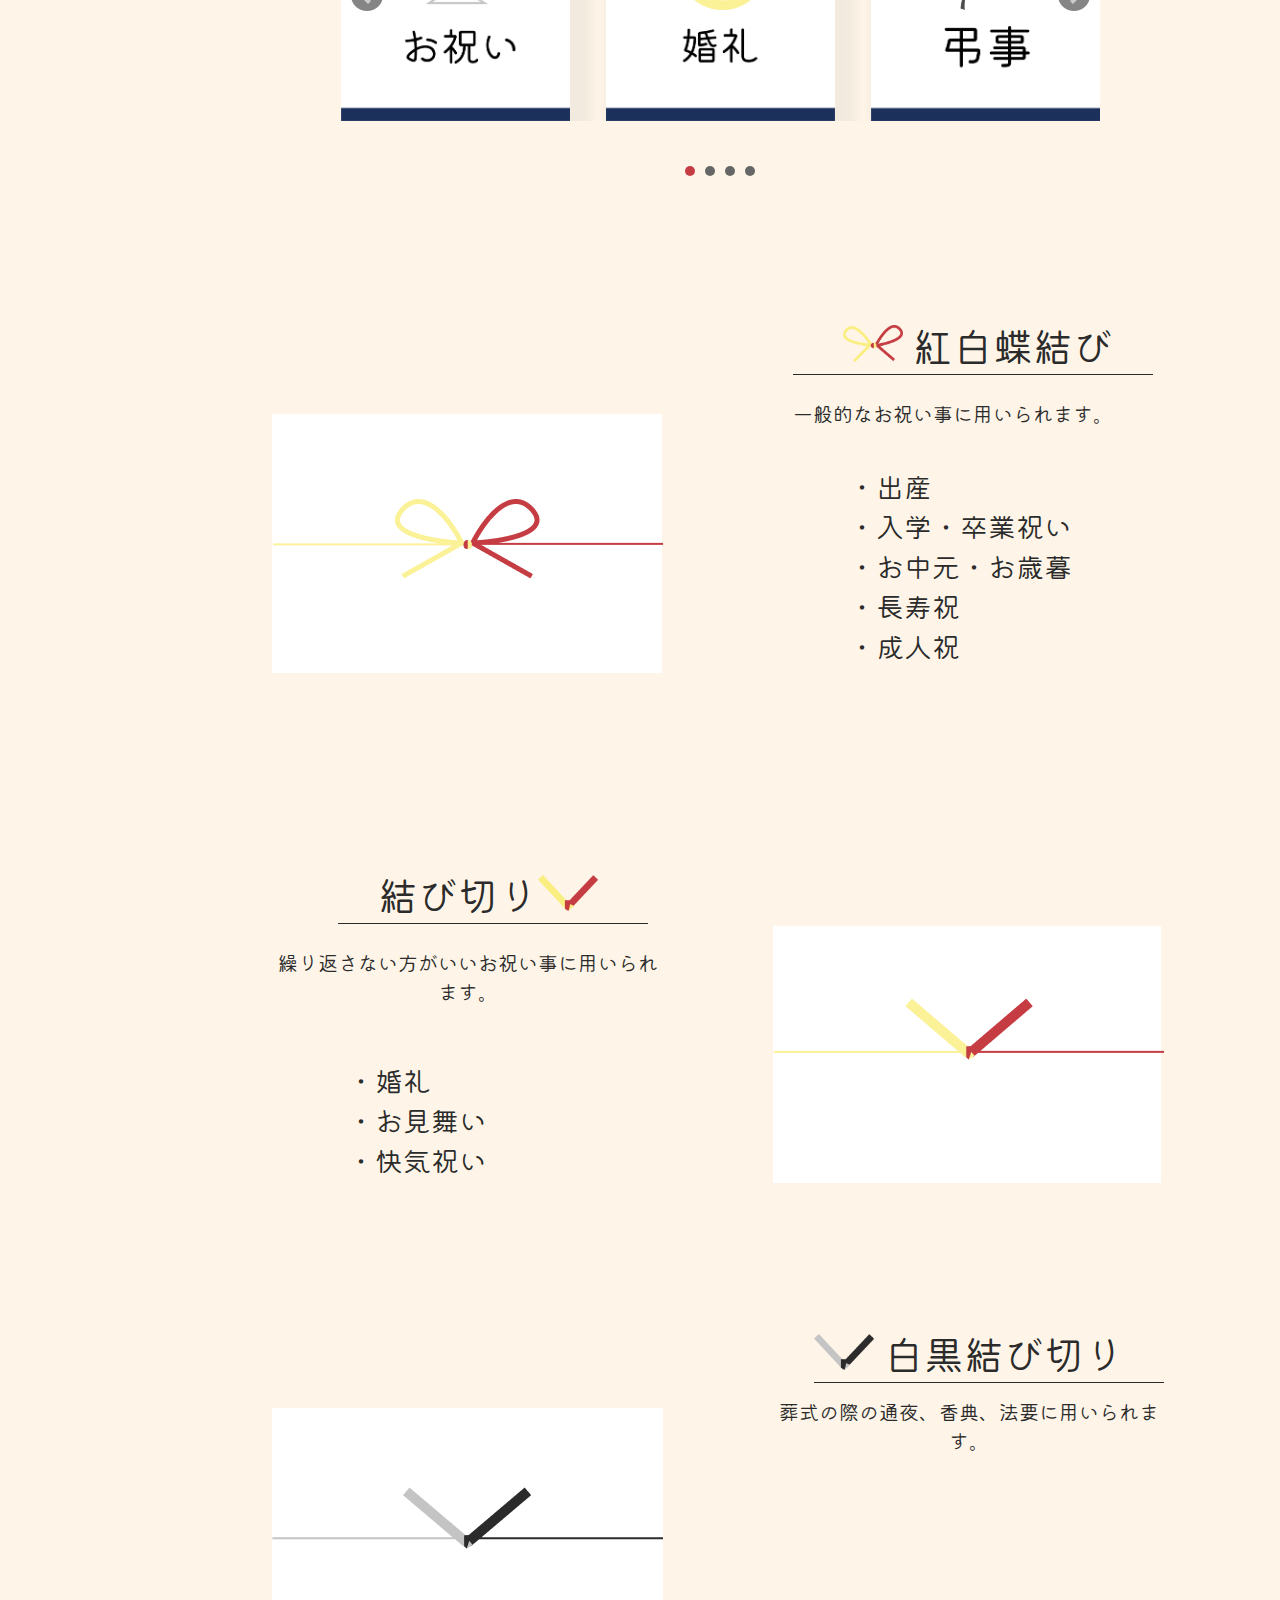
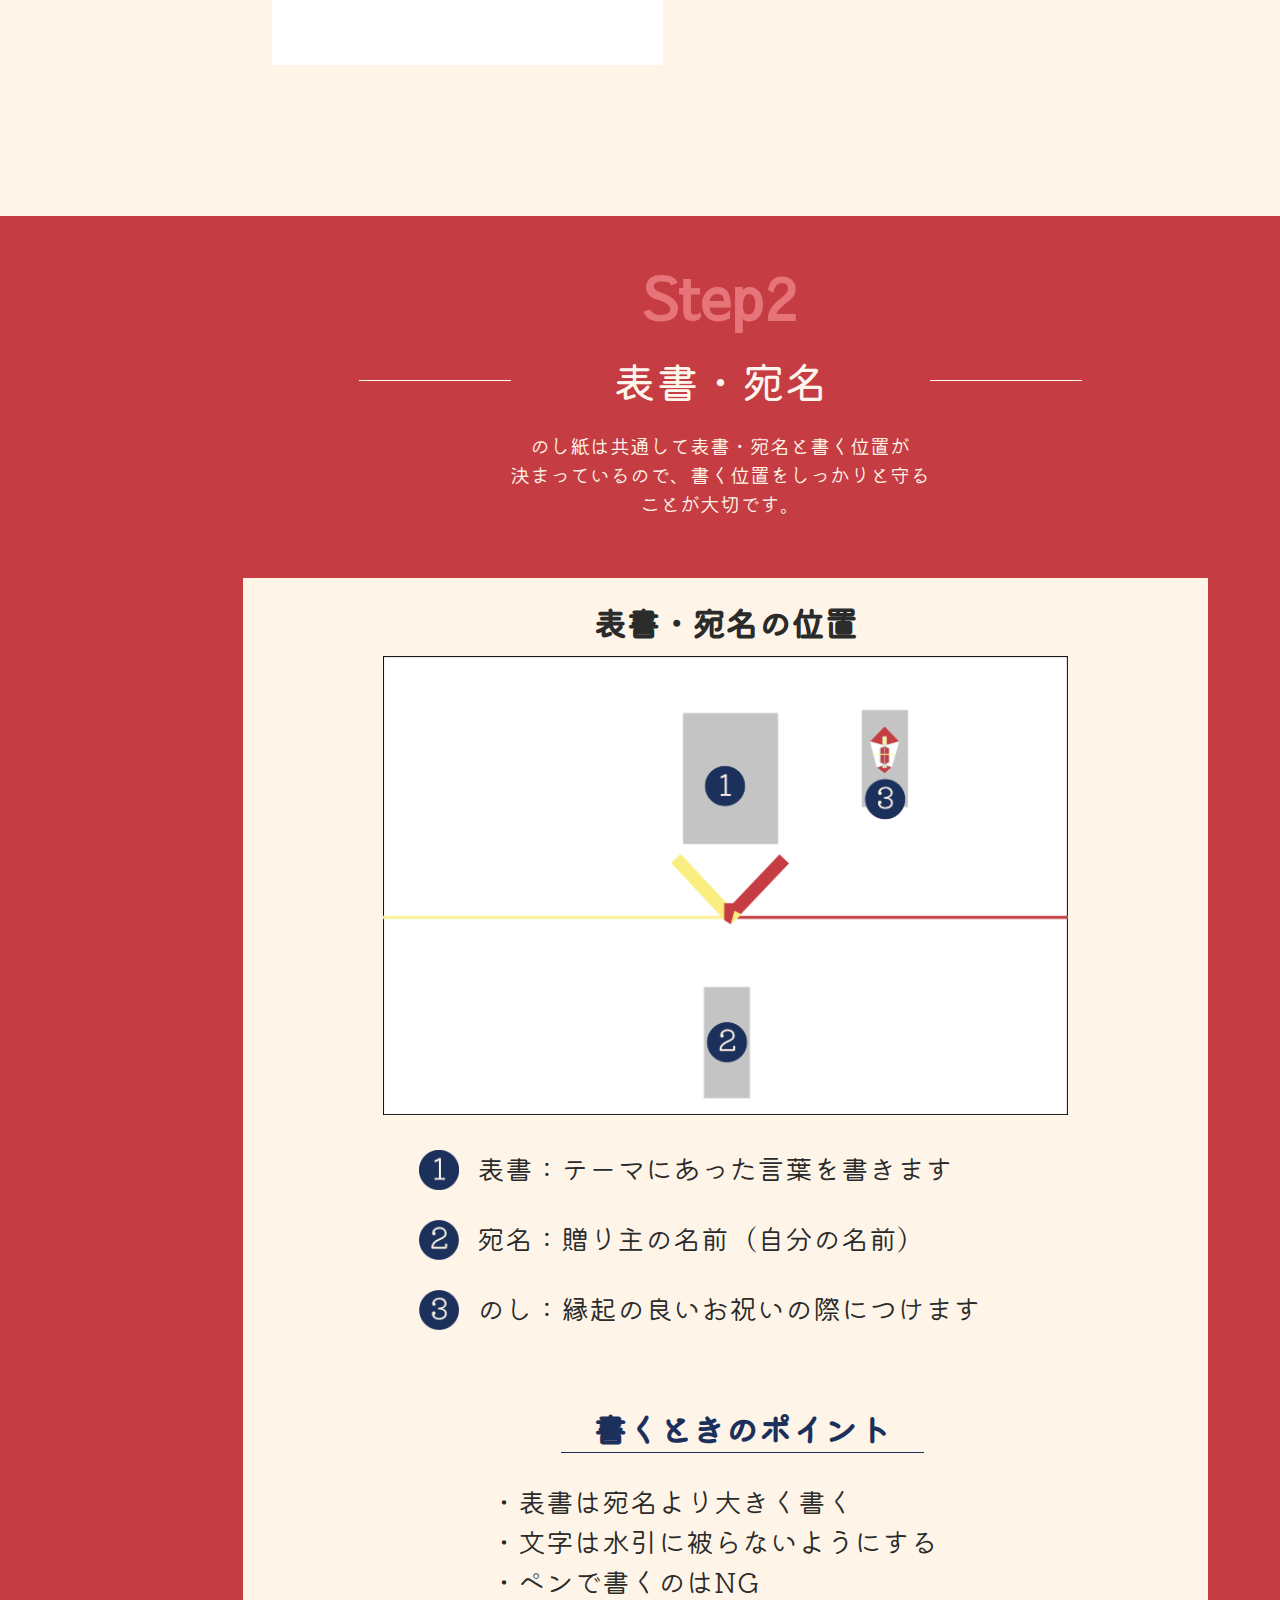
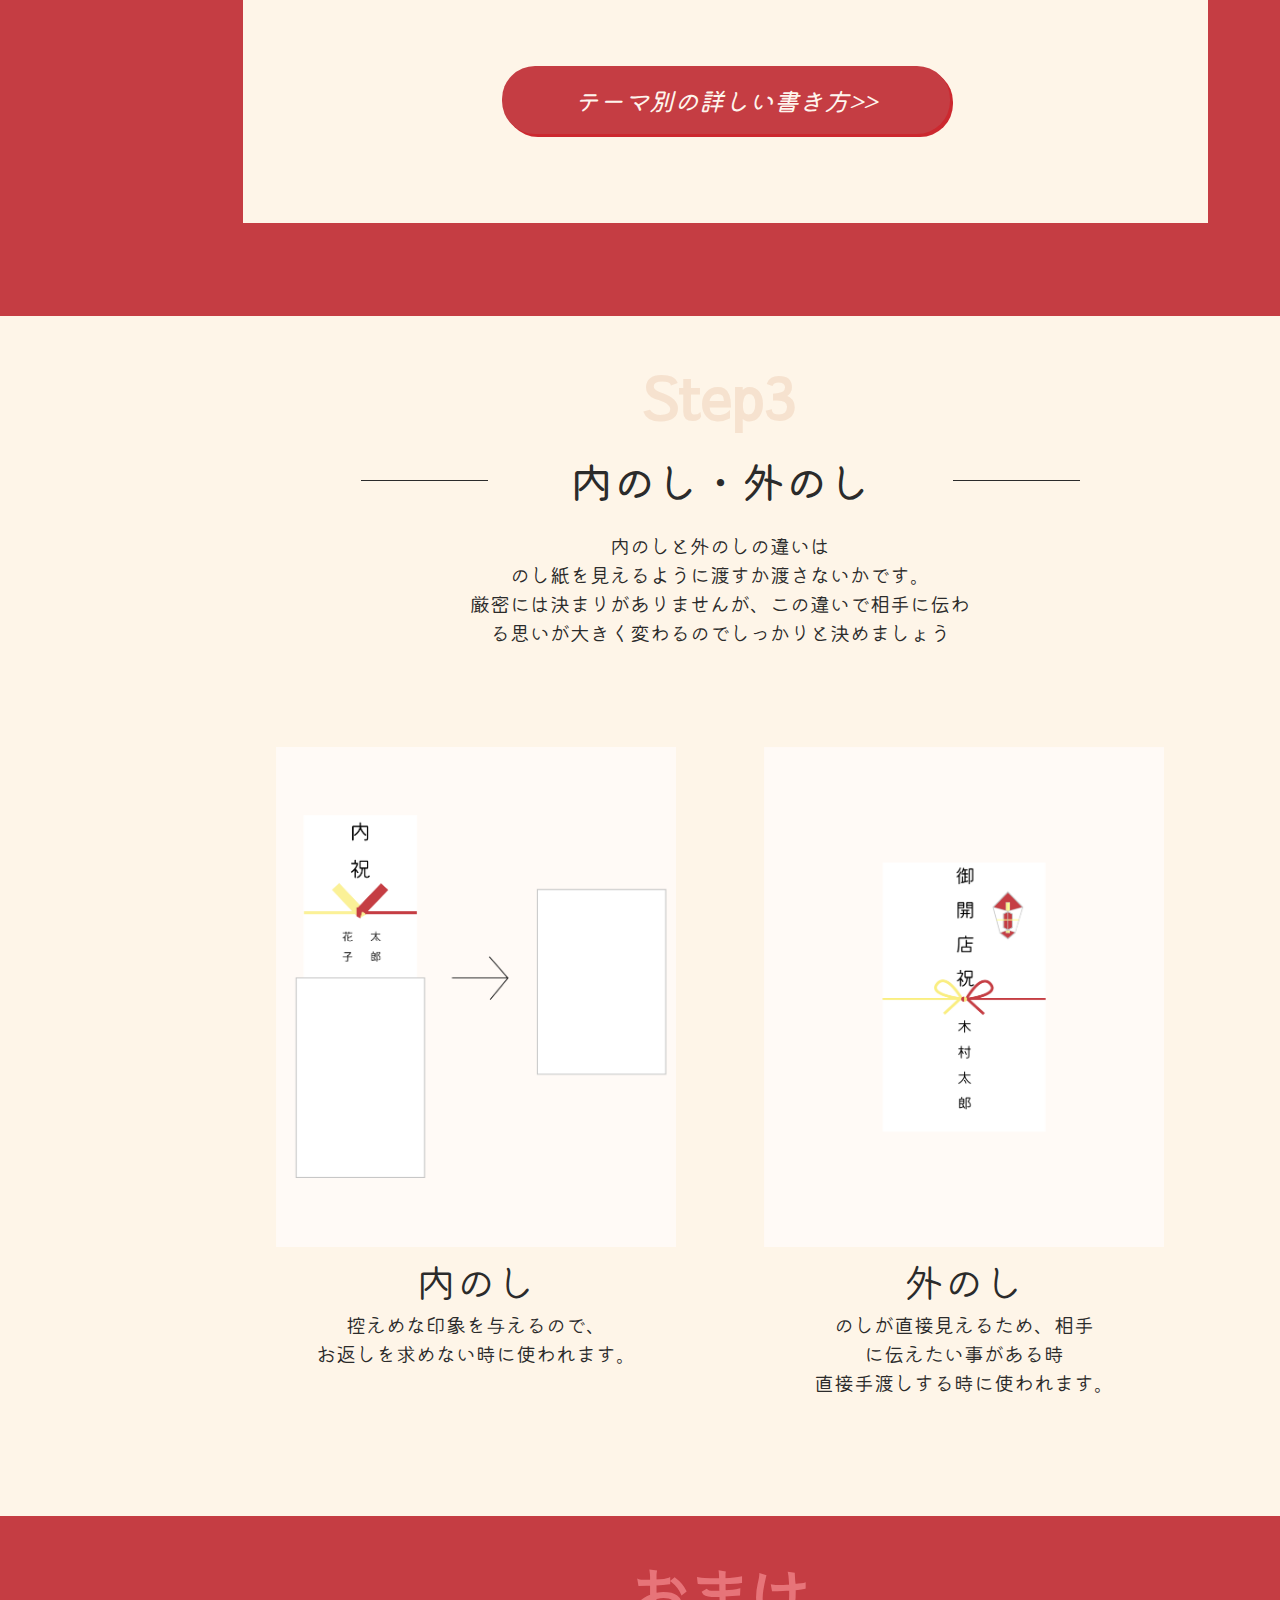
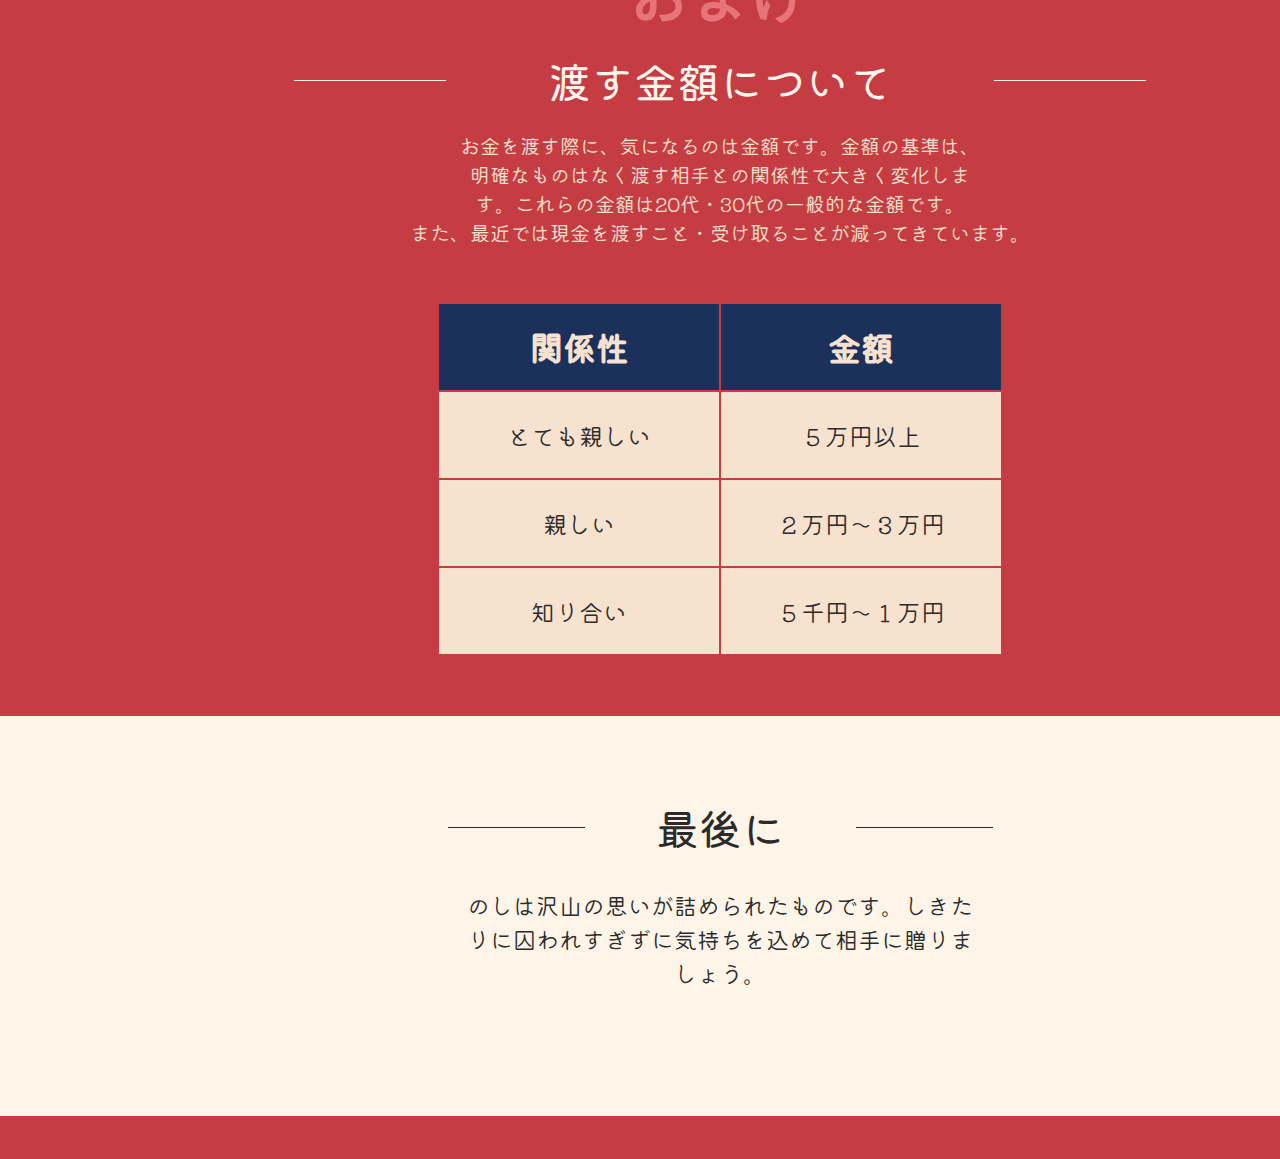
==== commit e7893161: "favicon" ====
--- a/index.html
+++ b/index.html
@@ -8,6 +8,7 @@
   <link rel="stylesheet" href="style.css">
   <link rel="preconnect" href="https://fonts.gstatic.com">
   <link href="https://fonts.googleapis.com/css2?family=Kiwi+Maru:wght@300&display=swap" rel="stylesheet">
+  <link rel="icon" type="image/favicon.ico">
   
 <link rel="preconnect" href="https://fonts.gstatic.com">
 <link href="https://fonts.googleapis.com/css2?family=Kiwi+Maru:wght@300&family=RocknRoll+One&display=swap" rel="stylesheet">
@@ -76,9 +77,9 @@
   <div class="slider">
    <a href="#theme_1"><div><img src="image/step1_1.png" alt="" width="229" height="275"></div></a>
 
-    <div><a href="#theme_2"><img src="image/step1_2.png" alt="" width="229" height="275"></a></div>
-    <div><a href="#theme_3"><img src="image/step1_3.png" alt="" width="229" height="275"></a></div>
-    <div><a href="#theme_1"> <img src="image/step1_4.png" alt="" width="229" height="275"></a></div>
+    <a href="#theme_2"><div><img src="image/step1_2.png" alt="" width="229" height="275"></div></a>
+    <a href="#theme_3"><div><img src="image/step1_3.png" alt="" width="229" height="275"></div></a>
+    <a href="#theme_1"> <div><img src="image/step1_4.png" alt="" width="229" height="275"></div></a>
   </div>
 
 
@@ -262,6 +263,20 @@
         }
     });
 });
+
+$(function(){
+  $('a[href^="#"]').click(function(){
+    let speed = 800;
+    let href= $(this).attr("href");
+    let target = $(href == "#" || href == "" ? 'html' : href);
+    let position = target.offset().top;
+    $("html, body").animate({scrollTop:position}, speed, "swing");
+    return false;
+  });
+});
+ 
+
+
 </script>
 </body>
 </html>--- a/style.css
+++ b/style.css
@@ -76,9 +76,9 @@
   
 }
 .title_1 {
-  padding: 176px 0px 62px 0px;
+  padding: 100px 0px 40px 0px;
   color: #2b2b2b;
-  font-size: 48px;
+  font-size: 43px;
   display: flex;
   align-items: center; 
   justify-content: center; 
@@ -96,7 +96,7 @@
 }
 
 h3{
-  font-size: 48px;
+  font-size: 40px;
   font-weight:lighter;
 }
 
@@ -105,22 +105,23 @@
 }
 
 h5{
-  font-size: 30px;
+  font-size: 28px;
   color: #2b2b2b;
   font-weight: lighter;
 }
 
 p{
-  font-size: 22px;
+  font-size: 20px;
+  font-weight:lighter ;
 }
 
 .about{
 text-align: center;
-height: 1073px;
+height: 930px;
 background-color: #FEF5E8;
 }
 .about p{
-  padding-bottom: 109px;
+  padding-bottom: 90px;
 }  
 
 
@@ -136,17 +137,17 @@
 
 .step{
   background-color: #C53D43;
-  height: 891px;
+  height: 810px;
 color: #FEF5E8;
 }
 
 .title_2 {
-  font-size: 48px;
+  font-size: 43px;
   color: #FEF5ED;
   display: flex;
   align-items: center; 
   justify-content: center;
- padding: 144px 0 54px 0 ;
+ padding: 100px 0 35px 0 ;
 }
 .title_2:before, .title_2:after {
   border-top: 1px solid #FEF5ED;
@@ -161,7 +162,7 @@
 }
 
 .step h3{
-  padding: 149px 0px 49px 0px ;
+  padding: 130px 0px 49px 0px ;
   text-align: center;
 }
 
@@ -171,7 +172,7 @@
 .step img{
   filter: drop-shadow(0px 5px 5px rgba(0,0,0,0.5));
 }
-.select{
+.select, .write, .wrap{
   width: 200px;
   height: 324px;
   float: left;
@@ -179,34 +180,25 @@
   color: #FEF5E8;
 }
 
-
-.select h3{
+.select{
+  margin: 100px 122px 134px 297px;
+}
+
+.select h3, .write h3, .wrap h3{
   padding-top: 1px;
+  font-size: 46px;
 }
 
 .write{
-  width: 200px;
-  height: 324px;
-  float: left;
   margin: 100px 118px 134px 0px;
-  color: #FEF5E8;
-}
-.write h3{
-  padding-top: 1px;
-}
+}
+
 .wrap{
-  width: 200px;
-  height: 324px;
-  float: left;
   margin: 100px 303px 134px 0px;
-  color:#FEF5E8;
-}
-.wrap h3{
-  padding-top: 1px;
 }
 
 .step1{
-  height: 3430x;
+  height: 3300x;
   background-color: #FEF5E8;
   text-align: center;
 }
@@ -218,12 +210,12 @@
   padding-bottom: 79px;
 }
 .title_3 {
-  font-size: 48px;
+  font-size: 43px;
   color: #2b2b2b;
   display: flex;
   align-items: center; 
   justify-content: center;
-  padding: 48px 0 79px 0; 
+  padding: 20px 0 20px 0; 
 }
 .title_3:before, .title_3:after {
   border-top: 1px solid #2b2b2b;
@@ -237,7 +229,7 @@
   margin-left: 151px; 
 }
 .step1 p{
-  padding-bottom: 158px;
+  padding-bottom: 108px;
 }
 
 .bx-wrapper{
@@ -248,7 +240,7 @@
 
 .slider img{
   
-  box-shadow: 10px 10px 10px 10px rgba(0,0,0,0.10); 
+  box-shadow: 10px 8px 10px 10px rgba(138, 136, 136, 0.1); 
 }
 
 
@@ -261,20 +253,23 @@
   
 }
 .theme{
-  height: 2127px;
-  
+  height: 1500px;
  background-color: #FEF5E8; 
 }
 
 .theme_1{
   width: 892px;
   height: 449px;
-  margin: 425px 276px 0px 272px ;
+  margin: 170px 276px 0px 272px ;
 
   display: flex;
 }
+
+.theme_1 h3{
+  padding-bottom: 20px;
+}
 .theme_1 p{
-  padding: 21px 0 21px 0;
+  padding: 5px 0 38px 0;
 }
 
 .theme_1 .left{
@@ -283,12 +278,15 @@
 .theme_2{
   width: 892px;
   height: 449px;
-  margin: 310px 276px 0px 272px ;
+  margin: 100px 276px 0px 272px ;
   display: flex;
 }
+.theme_2 h3{
+  padding-bottom: 20px;
+}
 
 .theme_2 p{
-  padding: 25px 0 54px 0;
+  padding: 5px 0 54px 0;
 }
 
 .theme_2 .right{
@@ -298,12 +296,14 @@
 .theme_3{
   width: 892px;
   height: 449px;
-  margin: 302px 276px 0px 272px ;
+  margin: 10px 276px 0px 272px ;
  display: flex;
 }
-
+.theme_3 h3{
+  padding-bottom: 10px;
+}
 .theme_3 p{
-padding-top: 34px;
+padding-top: 5px;
 }
 
 .theme_3 .left{
@@ -326,22 +326,22 @@
 .step2{
   background-color: #C53D43;
  color: #FEF5E8; 
- height: 2076px;
+ height: 1700px;
  text-align: center;
 
 }
 
 .step2 h2{
-  color: #D35A5f;
+  color: #E77479;
 }
 
 .title_4 {
-  font-size: 48px;
+  font-size: 43px;
   color: #FEF5ED;
   display: flex;
   align-items: center; 
   justify-content: center;
-  padding-bottom: 68px; 
+  padding-bottom: 20px; 
 }
 .title_4:before, .title_4:after {
   border-top: 1px solid #FEF5ED;
@@ -359,20 +359,20 @@
 .position{
   background-color: #FEF5E8;
   width: 965px;
-  height: 1404px;
-  margin: 78px 243px 68px 243px;
+  height: 1245px;
+  margin: 60px 243px 68px 243px;
 }
 
 .position h4{
   color: #2b2b2b;
-  font-size: 36px;
-  padding: 41px 0;
-  font-weight:lighter;
+  font-size: 33px;
+  padding-top: 20px;
+  padding-bottom: 10px;
 }
 .position_2 {
   width: 612px;
   height: 209px;
-  margin:0 0 94px  176px;
+  margin:0 0 55px  176px;
 }
 
 
@@ -397,7 +397,7 @@
 }
 
 .point_p{
-  margin: 19px 0 79px 247px;
+  margin: 19px 0 50px 247px;
 width: 480px;
 height: 135px;
 }
@@ -435,23 +435,19 @@
 
 
 .step3{
-  height: 1503px;
+  height: 1200px;
   background-color: #FEF5E8; 
   text-align: center;
   overflow: hidden;
 }
-.step3 h2{
-  padding: 150px 0 3px 0px;
-}
-
-  
+
 
 .title_5 {
-  font-size: 48px;
+  font-size: 43px;
   display: flex;
   align-items: center; 
   justify-content: center;
-  padding-bottom: 35px; 
+  padding-bottom: 20px; 
 }
 .title_5:before, .title_5:after {
   border-top: 1px solid #2b2b2b;
@@ -468,21 +464,21 @@
   width: 408px;
   height: 700px;
   float: left;
-  margin: 181px 80px 143px 272px;
+  margin: 100px 80px 50px 272px;
 }
 .step3 img{
-  width: 408px;
-  height: 514px;
+  width: 400px;
+  height: 500px;
 }
 .outside{
   width: 408px;
   height: 706px;
   float: left;
-  margin: 181px 272px 137px 0px;
+  margin: 100px 272px 50px 0px;
 }
 
 .number{
-  padding: 143px 0 48px 0px;
+  padding: 35px 0 10px 0px;
   font-family: 'Sawarabi Gothic', sans-serif;
 
 }
@@ -491,25 +487,24 @@
 }
 
 .bonus{
-  height: 950px;
+  height: 800px;
    color: #F6E2CF;
  text-align: center;
   background-color: #C53D43;
 }
 
-.bonus h2{
-  padding: 102px 0px 0px 16px; 
-  color: #D35A5F;
+.bonus h2{ 
+  color: #E77479;
 }
 
 
 .title_6 {
-  font-size: 48px;
+  font-size: 43px;
   color: #FEF5ED;
   display: flex;
   align-items: center; 
   justify-content: center;
-  padding-bottom: 48px; 
+  padding-bottom: 20px; 
 }
 .title_6:before, .title_6:after {
   border-top: 1px solid #FEF5ED;
@@ -523,7 +518,7 @@
   margin-left: 102px; 
 }
 table{
-  margin-top: 71px;
+  margin-top: 55px;
   text-align: center;
   margin-right: auto;
   margin-left: auto;
@@ -534,7 +529,7 @@
   font-size: 24px;
   color: #2b2b2b;
   height: 86px;
-
+font-weight: lighter;
  background-color: #F6E2CF; 
 }
 
@@ -548,16 +543,16 @@
 
 .final{
   text-align: center;
-  height: 512px;
+  height: 400px;
   background-color: #FEF5E8;
 }
 .final p{
-  font-size: 28px;
+  font-size: 23px;
 } 
 .title_7 {
-  padding: 115px 0px 60px 0px;
+  padding: 80px 0px 30px 0px;
   color: #2b2b2b;
-  font-size: 48px;
+  font-size: 43px;
   display: flex;
   align-items: center; 
   justify-content: center; 
